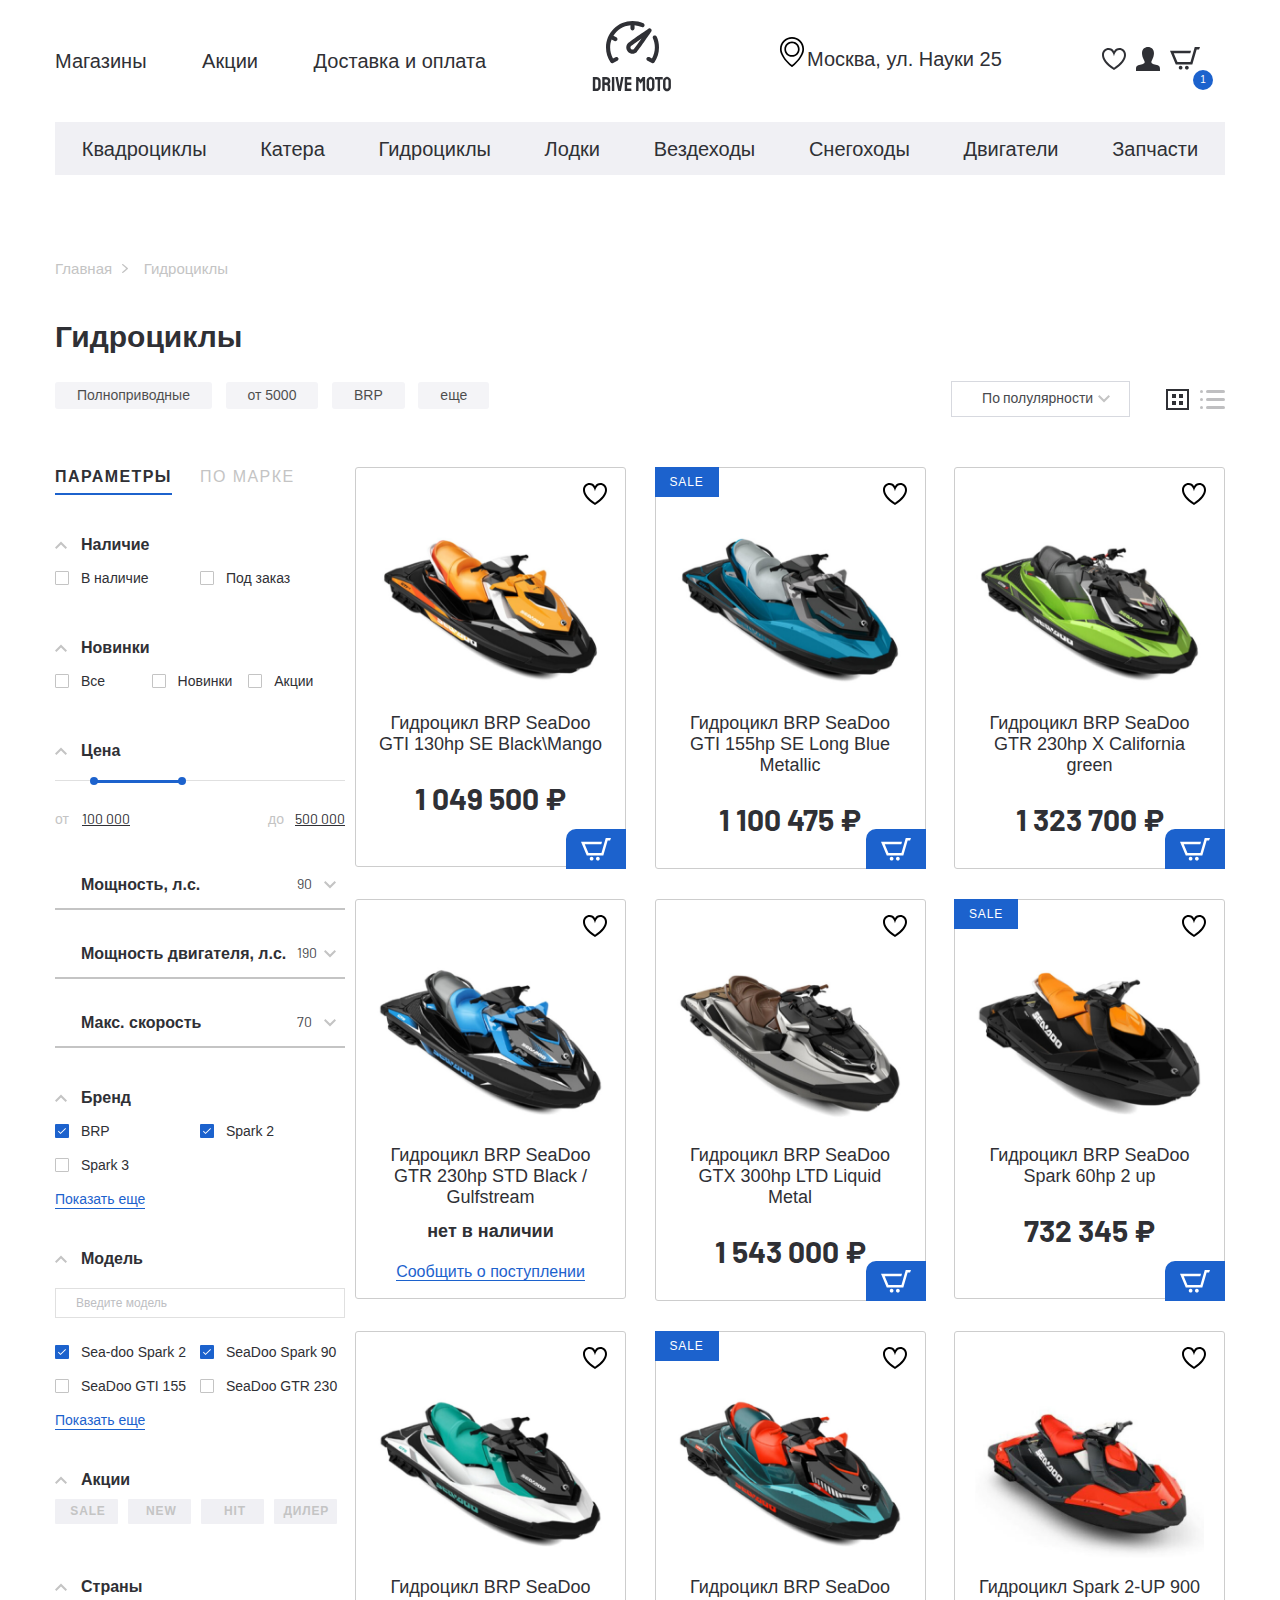
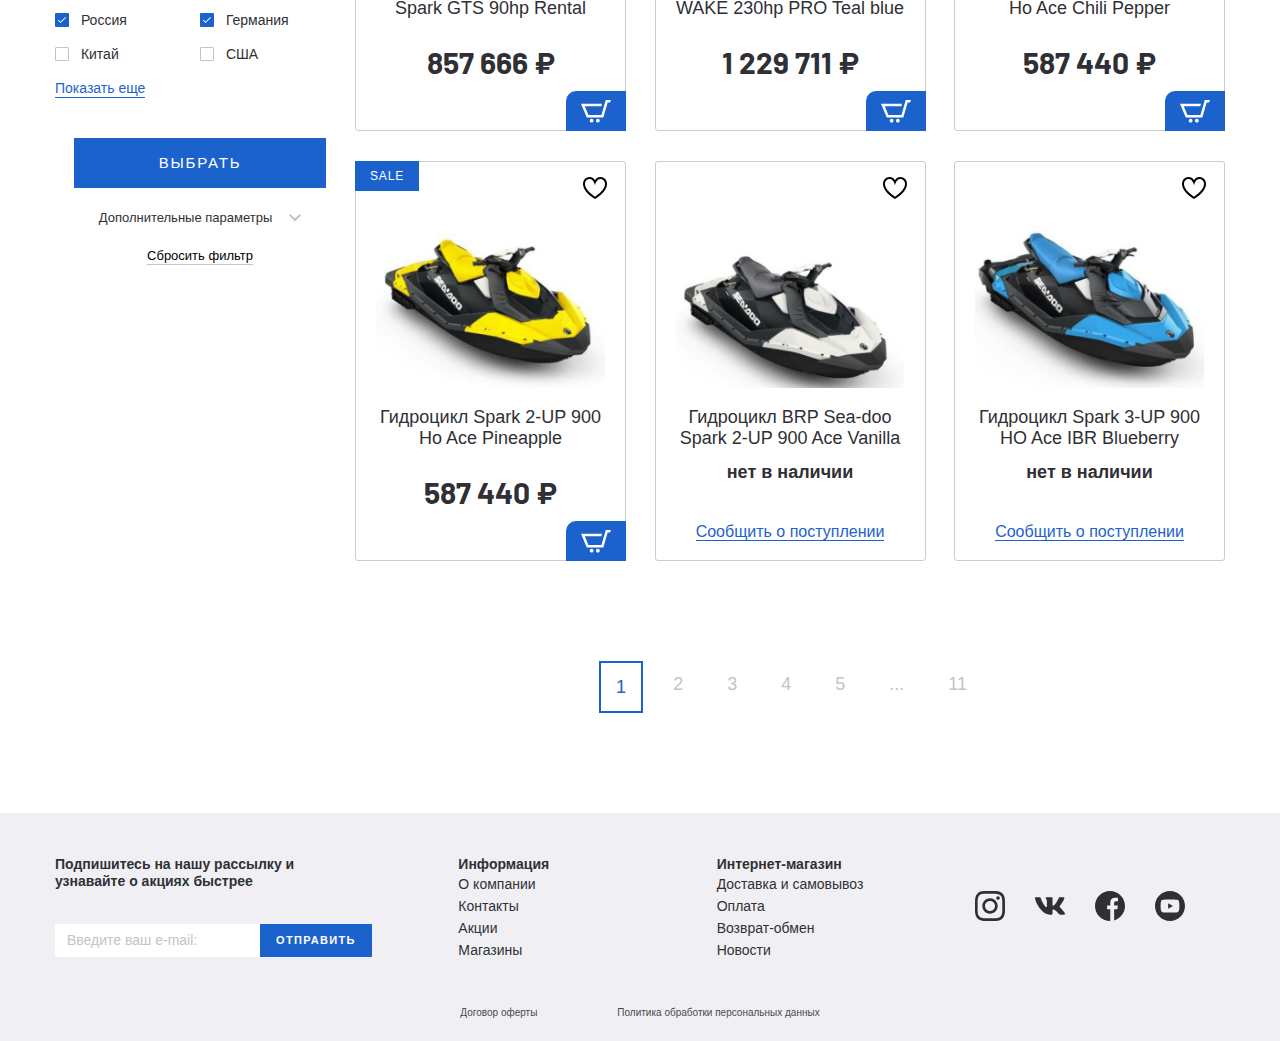
==== catalog.html @ a68b1d9c "Section product-card completed + Rating" ====
<!DOCTYPE html>
<html lang="ru">
<head>
    <meta charset="UTF-8">
    <meta name="viewport" content="width=device-width, initial-scale=1.0">
    <meta http-equiv="X-UA-Compatible" content="ie=edge">
    <title>Online Store Water Scooters </title>
    <link rel="icon" sizes="16x16" href="images/favicon.ico" type="image/x-icon">
    <link rel="preconnect" href="https://fonts.gstatic.com">
    <link href="https://fonts.googleapis.com/css2?family=Barlow:wght@400;700&display=swap" rel="stylesheet">
    <link rel="stylesheet" href="css/normalize.css">
    <link rel="stylesheet" href="css/slick.css">
    <link rel="stylesheet" href="css/fonts.css">
    <link rel="stylesheet" href="css/ion.rangeSlider.min.css">
    <link rel="stylesheet" href="css/jquery.rateyo.min.css">
    <link rel="stylesheet" href="css/jquery.formstyler.theme.css">
    <link rel="stylesheet" href="css/jquery.formstyler.css">
    <link rel="stylesheet" href="css/style.css">
</head>
<body>

<header class="header">
    <div class="header__top">
        <div class="container">
            <div class="header__top-inner">
                <nav class="menu">
                    <ul class="menu__list">
                        <li class="menu__item">
                            <a class="menu__link" href="#">
                                Магазины
                            </a>
                        </li>
                        <li class="menu__item">
                            <a class="menu__link" href="#">
                                Акции
                            </a>
                        </li>
                        <li class="menu__item">
                            <a class="menu__link" href="#">
                                Доставка и оплата
                            </a>
                        </li>
                    </ul>
                </nav>
                <a class="logo" href="#">
                    <img class="logo__img" src="images/logo.svg" alt="logo">
                </a>
                <div class="header__box">
                    <p class="header__address">
                        Москва, ул. Науки 25
                    </p>
                    <div class="user-list">
                        <li class="user-list__item">
                            <a class="user-list__link" href="#">
                                <img src="images/heart.svg" alt="">
                            </a>
                        </li>
                        <li class="user-list__item">
                            <a class="user-list__link" href="#">
                                <img src="images/user.svg" alt="">
                            </a>
                        </li>
                        <li class="user-list__item">
                            <a class="user-list__link basket" href="#">
                                <img src="images/basket.svg" alt="">
                                <p class="basket__num">1</p>
                            </a>
                        </li>
                    </div>
                </div>
            </div>
        </div>
    </div>

    <div class="header__bottom">
        <div class="container">
              <ul class="menu-categories">
                <li class="menu-categories__item">
                    <a class="menu-categories__link" href="#">Квадроциклы</a>
                </li>
                <li class="menu-categories__item">
                    <a class="menu-categories__link" href="#">Катера</a>
                </li>
                <li class="menu-categories__item">
                    <a class="menu-categories__link" href="#">Гидроциклы</a>
                </li>
                <li class="menu-categories__item">
                    <a class="menu-categories__link" href="#">Лодки</a>
                </li>
                <li class="menu-categories__item">
                    <a class="menu-categories__link" href="#">Вездеходы</a>
                </li>
                <li class="menu-categories__item">
                    <a class="menu-categories__link" href="#">Снегоходы</a>
                </li>
                <li class="menu-categories__item">
                    <a class="menu-categories__link" href="#">Двигатели</a>
                </li>
                <li class="menu-categories__item">
                    <a class="menu-categories__link" href="#">Запчасти</a>
                </li>
              </ul>
        </div>
    </div>
</header>

<div class="breadcrumbs">
    <div class="container">
        <ul class="breadcrumbs__list">
            <li class="breadcrumbs__list-item">
                <a href="#">Главная</a>
            </li>
            <li class="breadcrumbs__list-item">
                <a href="#">Гидроциклы</a>
            </li>
        </ul>
    </div>

</div>

<section class="catalog">
    <div class="container">
        <h2 class="catalog__title">
            Гидроциклы
        </h2>
        <div class="catalog__filter">
            <div class="catalog__filter-items">
                <button>Полноприводные</button>
                <button>от 5000</button>
                <button>BRP</button>
                <button>еще</button>
            </div>
            <div class="catalog__filter-btn">
                <select class="filter-style select-item">
                    <option>По полулярности</option>
                    <option>По рейтингу</option>
                    <option>По цене</option>
                </select>
                <button class="catalog__filter-btngrid catalog__filter-button catalog__filter-button--active">
                    <svg width="23" height="21" viewBox="0 0 23 21" fill="none" xmlns="http://www.w3.org/2000/svg">
                        <rect x="1" y="1" width="21" height="19" stroke="#2F3035" stroke-width="2"/>
                        <rect x="7" y="6" width="2" height="2" fill="#2F3035" stroke="#2F3035" stroke-width="2"/>
                        <rect x="7" y="13" width="2" height="2" fill="#2F3035" stroke="#2F3035" stroke-width="2"/>
                        <rect x="14" y="6" width="2" height="2" fill="#2F3035" stroke="#2F3035" stroke-width="2"/>
                        <rect x="14" y="13" width="2" height="2" fill="#2F3035" stroke="#2F3035" stroke-width="2"/>
                    </svg>
                </button>
                <button class="catalog__filter-btnline catalog__filter-button">
                    <svg width="25" height="19" viewBox="0 0 25 19" fill="none" xmlns="http://www.w3.org/2000/svg">
                        <g opacity="1">
                            <rect x="6" width="19" height="3" rx="1.5" fill="#2F3035"/>
                            <rect x="6" y="8" width="19" height="3" rx="1.5" fill="#2F3035"/>
                            <rect x="6" y="16" width="19" height="3" rx="1.5" fill="#2F3035"/>
                            <rect width="3" height="3" rx="1.5" fill="#2F3035"/>
                            <rect y="8" width="3" height="3" rx="1.5" fill="#2F3035"/>
                            <rect y="16" width="3" height="3" rx="1.5" fill="#2F3035"/>
                        </g>
                    </svg>
                </button>
            </div>
        </div>
        <div class="catalog__inner">
            <aside class="catalog__inner-aside aside-filter">
                <div class="tabs-wrapper">
                    <div class="tabs aside-filter__tabs">
                        <a class="tab aside-filter__tab tab--active" href="#filter-1"><span>Параметры</span></a>
                        <a class="tab aside-filter__tab" href="#filter-2"><span>по марке</span></a>
                    </div>
                    <div class="tabs-container">
                        <div id="filter-1" class="tabs-content aside-filter__tabs-content tabs-content--active">

                            <form class="aside-filter__form">
                                <ul class="aside-filter__list">
                                    <li class="aside-filter__item-drop">
                                        <p class="aside-filter__item-title filter__item-drop filter__item-drop--active">Наличие</p>
                                        <div class="aside-filter__content">

                                            <div class="aside-filter__content-box">
                                                <label class="aside-filter__content-label">
                                                    <input class="filter-style" type="checkbox">
                                                    В наличие
                                                </label>
                                            </div>

                                            <div class="aside-filter__content-box">
                                                <label class="aside-filter__content-label">
                                                    <input class="filter-style" type="checkbox">
                                                    Под заказ
                                                </label>
                                            </div>

                                        </div>
                                    </li>
                                    <li class="aside-filter__item-drop">
                                        <p class="aside-filter__item-title filter__item-drop filter__item-drop--active">Новинки</p>
                                        <div class="aside-filter__content aside-filter__content-radio">

                                            <div class="aside-filter__content-box">
                                                <label class="aside-filter__content-label">
                                                    <input class="filter-style" name="radio" type="radio">
                                                    Все
                                                </label>
                                            </div>

                                            <div class="aside-filter__content-box">
                                                <label class="aside-filter__content-label">
                                                    <input class="filter-style" name="radio" type="radio">
                                                    Новинки
                                                </label>
                                            </div>

                                            <div class="aside-filter__content-box">
                                                <label class="aside-filter__content-label">
                                                    <input class="filter-style" name="radio" type="radio">
                                                    Акции
                                                </label>
                                            </div>

                                        </div>
                                    </li>
                                    <li class="aside-filter__item-drop">
                                        <p class="aside-filter__item-title filter__item-drop filter__item-drop--active">Цена</p>
                                        <div class="aside-filter__content">

                                            <input type="text" class="js-range-slider" name="my_range" value=""
                                                   data-min="100000"
                                                   data-max="500000"
                                                   data-from="150000"
                                                   data-to="275000"
                                            />

                                        </div>
                                    </li>


                                    <li class="aside-filter__item-list">
                                        <div class="filter__item-list">
                                            <p class="filter__item-listtitle">
                                                Мощность, л.с.
                                            </p>
                                            <select class="filter-style filter__item-listselect">
                                                <option>90</option>
                                                <option>130</option>
                                                <option>154</option>
                                                <option>230</option>
                                            </select>
                                        </div>

                                        <div class="filter__item-list">
                                            <p class="filter__item-listtitle">
                                                Мощность двигателя, л.с.
                                            </p>
                                            <select class="filter-style filter__item-listselect">
                                                <option>190</option>
                                                <option>230</option>
                                                <option>354</option>
                                                <option>390</option>
                                            </select>
                                        </div>

                                        <div class="filter__item-list">
                                            <p class="filter__item-listtitle">
                                                Макс. скорость
                                            </p>
                                            <select class="filter-style filter__item-listselect">
                                                <option>70</option>
                                                <option>80</option>
                                                <option>110</option>
                                                <option>120</option>
                                            </select>
                                        </div>
                                    </li>

                                    <li class="aside-filter__item-drop">
                                        <p class="aside-filter__item-title filter__item-drop filter__item-drop--active">Бренд</p>
                                        <div class="aside-filter__content">

                                            <div class="aside-filter__content-box">
                                                <label class="aside-filter__content-label">
                                                    <input class="filter-style" type="checkbox" checked>
                                                    BRP
                                                </label>
                                            </div>

                                            <div class="aside-filter__content-box">
                                                <label class="aside-filter__content-label">
                                                    <input class="filter-style" type="checkbox" checked>
                                                    Spark 2
                                                </label>
                                            </div>

                                            <div class="aside-filter__content-box">
                                                <label class="aside-filter__content-label">
                                                    <input class="filter-style" type="checkbox">
                                                    Spark 3
                                                </label>
                                            </div>

                                            <div class="filter-more">
                                                <button class="filter-more__btn">Показать еще</button>
                                            </div>

                                        </div>

                                    </li>
                                    <li class="aside-filter__item-drop">
                                        <p class="aside-filter__item-title filter__item-drop filter__item-drop--active">Модель</p>
                                        <div class="aside-filter__content">

                                            <input class="filter-search" type="text" placeholder="Введите модель">

                                            <div class="aside-filter__content-box">
                                                <label class="aside-filter__content-label">
                                                    <input class="filter-style" type="checkbox" checked>
                                                    Sea-doo Spark 2
                                                </label>
                                            </div>

                                            <div class="aside-filter__content-box">
                                                <label class="aside-filter__content-label">
                                                    <input class="filter-style" type="checkbox" checked>
                                                    SeaDoo Spark 90
                                                </label>
                                            </div>

                                            <div class="aside-filter__content-box">
                                                <label class="aside-filter__content-label">
                                                    <input class="filter-style" type="checkbox">
                                                    SeaDoo GTI 155
                                                </label>
                                            </div>

                                            <div class="aside-filter__content-box">
                                                <label class="aside-filter__content-label">
                                                    <input class="filter-style" type="checkbox">
                                                    SeaDoo GTR 230
                                                </label>
                                            </div>

                                            <div class="filter-more">
                                                <button class="filter-more__btn">Показать еще</button>
                                            </div>

                                        </div>
                                    </li>
                                    <li class="aside-filter__item-drop btn-checked">
                                        <p class="aside-filter__item-title filter__item-drop filter__item-drop--active">Акции</p>
                                        <div class="aside-filter__content">

                                            <div class="aside-filter__content-box">
                                                <label class="aside-filter__content-label">
                                                    <input class="filter-style" type="checkbox">
                                                    <span class="btn-checked__text">SALE</span>
                                                </label>
                                            </div>

                                            <div class="aside-filter__content-box">
                                                <label class="aside-filter__content-label">
                                                    <input class="filter-style" type="checkbox">
                                                    <span class="btn-checked__text">NEW</span>
                                                </label>
                                            </div>

                                            <div class="aside-filter__content-box">
                                                <label class="aside-filter__content-label">
                                                    <input class="filter-style" type="checkbox">
                                                    <span class="btn-checked__text">HIT</span>
                                                </label>
                                            </div>

                                            <div class="aside-filter__content-box">
                                                <label class="aside-filter__content-label">
                                                    <input class="filter-style" type="checkbox">
                                                    <span class="btn-checked__text">ДИЛЕР</span>
                                                </label>
                                            </div>

                                        </div>
                                    </li>
                                    <li class="aside-filter__item-drop">
                                        <p class="aside-filter__item-title filter__item-drop filter__item-drop--active">Страны</p>
                                        <div class="aside-filter__content">

                                            <div class="aside-filter__content-box">
                                                <label class="aside-filter__content-label">
                                                    <input class="filter-style" type="checkbox" checked>
                                                    Россия
                                                </label>
                                            </div>

                                            <div class="aside-filter__content-box">
                                                <label class="aside-filter__content-label">
                                                    <input class="filter-style" type="checkbox" checked>
                                                    Германия
                                                </label>
                                            </div>

                                            <div class="aside-filter__content-box">
                                                <label class="aside-filter__content-label">
                                                    <input class="filter-style" type="checkbox">
                                                    Китай
                                                </label>
                                            </div>

                                            <div class="aside-filter__content-box">
                                                <label class="aside-filter__content-label">
                                                    <input class="filter-style" type="checkbox">
                                                    CША
                                                </label>
                                            </div>

                                            <div class="filter-more">
                                                <button class="filter-more__btn">Показать еще</button>
                                            </div>
                                        </div>
                                    </li>
                                    <li class="aside-filter__item-drop aside-filter__item-btn">
                                        <button class="filter-btn__send filter-btn__send--active" type="submit">ВЫБРАТЬ</button>
                                        <p class="filter-extra">Дополнительные параметры</p>
                                        <div class="filter-extra-content">more</div>
                                        <button class="filter-btn__reset" type="submit">Сбросить фильтр</button>
                                    </li>
                                </ul>
                            </form>

                        </div>
                        <div id="filter-2" class="tabs-content aside-filter__tabs-content">content 2</div>
                    </div>
                </div>
            </aside>
            <div class="catalog__inner-list">
                <div class="product-item__wrapper">
                    <button class="product-item__favorite"></button>
                    <button class="product-item__basket">
                        <img src="images/basket-white.svg" alt="basket">
                    </button>
                    <a class="product-item__notify-link" href="#"><span>Сообщить о поступлении</span></a>
                    <a class="product-item" href="#">
                        <p class="product-item__hover-text">
                            посмотреть товар
                        </p>
                        <img class="product-item__img" src="images/content/gidrotsik-1.png" alt="">
                        <h4 class="product-item__title">
                            Гидроцикл BRP SeaDoo GTI 130hp SE Black\Mango
                        </h4>
                        <p class="price product-item__price">
                            1 049 500 ₽
                        </p>
                        <p class="product-item__notify-text">нет в наличии</p>
                    </a>
                </div>

                <div class="product-item__wrapper">
                    <button class="product-item__favorite"></button>
                    <button class="product-item__basket">
                        <img src="images/basket-white.svg" alt="basket">
                    </button>
                    <a class="product-item__notify-link" href="#"><span>Сообщить о поступлении</span></a>
                    <a class="product-item product-item--sale" href="#">
                        <p class="product-item__hover-text">
                            посмотреть товар
                        </p>
                        <img class="product-item__img" src="images/content/gidrotsik-2.png" alt="">
                        <h4 class="product-item__title">
                            Гидроцикл BRP SeaDoo GTI 155hp SE Long Blue Metallic
                        </h4>
                        <p class="price product-item__price">
                            1 100 475 ₽
                        </p>
                        <p class="product-item__notify-text">нет в наличии</p>
                    </a>
                </div>

                <div class="product-item__wrapper">
                    <button class="product-item__favorite"></button>
                    <button class="product-item__basket">
                        <img src="images/basket-white.svg" alt="basket">
                    </button>
                    <a class="product-item__notify-link" href="#"><span>Сообщить о поступлении</span></a>
                    <a class="product-item" href="#">
                        <p class="product-item__hover-text">
                            посмотреть товар
                        </p>
                        <img class="product-item__img" src="images/content/gidrotsik-3.png" alt="">
                        <h4 class="product-item__title">
                            Гидроцикл BRP SeaDoo GTR 230hp X California green
                        </h4>
                        <p class="price product-item__price">
                            1 323 700 ₽
                        </p>
                        <p class="product-item__notify-text">нет в наличии</p>
                    </a>
                </div>

                <div class="product-item__wrapper product-item__not-available">
                    <button class="product-item__favorite"></button>
                    <button class="product-item__basket">
                        <img src="images/basket-white.svg" alt="basket">
                    </button>
                    <a class="product-item__notify-link" href="#"><span>Сообщить о поступлении</span></a>
                    <a class="product-item" href="#">
                        <p class="product-item__hover-text">
                            посмотреть товар
                        </p>
                        <img class="product-item__img" src="images/content/gidrotsik-4.png" alt="">
                        <h4 class="product-item__title">
                            Гидроцикл BRP SeaDoo GTR 230hp STD Black / Gulfstream
                        </h4>
                        <p class="price product-item__price">
                            1 049 500 ₽
                        </p>
                        <p class="product-item__notify-text">нет в наличии</p>
                    </a>
                </div>

                <div class="product-item__wrapper">
                    <button class="product-item__favorite"></button>
                    <button class="product-item__basket">
                        <img src="images/basket-white.svg" alt="basket">
                    </button>
                    <a class="product-item__notify-link" href="#"><span>Сообщить о поступлении</span></a>
                    <a class="product-item" href="#">
                        <p class="product-item__hover-text">
                            посмотреть товар
                        </p>
                        <img class="product-item__img" src="images/content/gidrotsik-5.png" alt="">
                        <h4 class="product-item__title">
                            Гидроцикл BRP SeaDoo GTX 300hp LTD Liquid Metal
                        </h4>
                        <p class="price product-item__price">
                            1 543 000 ₽
                        </p>
                        <p class="product-item__notify-text">нет в наличии</p>
                    </a>
                </div>

                <div class="product-item__wrapper">
                    <button class="product-item__favorite"></button>
                    <button class="product-item__basket">
                        <img src="images/basket-white.svg" alt="basket">
                    </button>
                    <a class="product-item__notify-link" href="#"><span>Сообщить о поступлении</span></a>
                    <a class="product-item product-item--sale" href="#">
                        <p class="product-item__hover-text">
                            посмотреть товар
                        </p>
                        <img class="product-item__img" src="images/content/gidrotsik-6.png" alt="">
                        <h4 class="product-item__title">
                            Гидроцикл BRP SeaDoo Spark 60hp 2 up
                        </h4>
                        <p class="price product-item__price">
                            732 345 ₽
                        </p>
                        <p class="product-item__notify-text">нет в наличии</p>
                    </a>
                </div>

                <div class="product-item__wrapper">
                    <button class="product-item__favorite"></button>
                    <button class="product-item__basket">
                        <img src="images/basket-white.svg" alt="basket">
                    </button>
                    <a class="product-item__notify-link" href="#"><span>Сообщить о поступлении</span></a>
                    <a class="product-item" href="#">
                        <p class="product-item__hover-text">
                            посмотреть товар
                        </p>
                        <img class="product-item__img" src="images/content/gidrotsik-7.png" alt="">
                        <h4 class="product-item__title">
                            Гидроцикл BRP SeaDoo Spark GTS 90hp Rental
                        </h4>
                        <p class="price product-item__price">
                            857 666 ₽
                        </p>
                        <p class="product-item__notify-text">нет в наличии</p>
                    </a>
                </div>

                <div class="product-item__wrapper">
                    <button class="product-item__favorite"></button>
                    <button class="product-item__basket">
                        <img src="images/basket-white.svg" alt="basket">
                    </button>
                    <a class="product-item__notify-link" href="#"><span>Сообщить о поступлении</span></a>
                    <a class="product-item product-item--sale" href="#">
                        <p class="product-item__hover-text">
                            посмотреть товар
                        </p>
                        <img class="product-item__img" src="images/content/gidrotsik-8.png" alt="">
                        <h4 class="product-item__title">
                            Гидроцикл BRP SeaDoo WAKE 230hp PRO Teal blue
                        </h4>
                        <p class="price product-item__price">
                            1 229 711 ₽
                        </p>
                        <p class="product-item__notify-text">нет в наличии</p>
                    </a>
                </div>

                <div class="product-item__wrapper">
                    <button class="product-item__favorite"></button>
                    <button class="product-item__basket">
                        <img src="images/basket-white.svg" alt="basket">
                    </button>
                    <a class="product-item__notify-link" href="#"><span>Сообщить о поступлении</span></a>
                    <a class="product-item" href="#">
                        <p class="product-item__hover-text">
                            посмотреть товар
                        </p>
                        <img class="product-item__img" src="images/content/gidrotsik-9.png" alt="">
                        <h4 class="product-item__title">
                            Гидроцикл Spark 2-UP 900 Ho Ace Chili Pepper
                        </h4>
                        <p class="price product-item__price">
                            587 440 ₽
                        </p>
                        <p class="product-item__notify-text">нет в наличии</p>
                    </a>
                </div>

                <div class="product-item__wrapper">
                    <button class="product-item__favorite"></button>
                    <button class="product-item__basket">
                        <img src="images/basket-white.svg" alt="basket">
                    </button>
                    <a class="product-item__notify-link" href="#"><span>Сообщить о поступлении</span></a>
                    <a class="product-item product-item--sale" href="#">
                        <p class="product-item__hover-text">
                            посмотреть товар
                        </p>
                        <img class="product-item__img" src="images/content/gidrotsik-10.png" alt="">
                        <h4 class="product-item__title">
                            Гидроцикл Spark 2-UP 900 Ho Ace Pineapple
                        </h4>
                        <p class="price product-item__price">
                            587 440 ₽
                        </p>
                        <p class="product-item__notify-text">нет в наличии</p>
                    </a>
                </div>

                <div class="product-item__wrapper product-item__not-available">
                    <button class="product-item__favorite"></button>
                    <button class="product-item__basket">
                        <img src="images/basket-white.svg" alt="basket">
                    </button>
                    <a class="product-item__notify-link" href="#"><span>Сообщить о поступлении</span></a>
                    <a class="product-item" href="#">
                        <p class="product-item__hover-text">
                            посмотреть товар
                        </p>
                        <img class="product-item__img" src="images/content/gidrotsik-11.png" alt="">
                        <h4 class="product-item__title">
                            Гидроцикл BRP Sea-doo Spark 2-UP 900 Ace Vanilla
                        </h4>
                        <p class="price product-item__price">
                            1 049 500 ₽
                        </p>
                        <p class="product-item__notify-text">нет в наличии</p>
                    </a>
                </div>

                <div class="product-item__wrapper product-item__not-available">
                    <button class="product-item__favorite"></button>
                    <button class="product-item__basket">
                        <img src="images/basket-white.svg" alt="basket">
                    </button>
                    <a class="product-item__notify-link" href="#"><span>Сообщить о поступлении</span></a>
                    <a class="product-item" href="#">
                        <p class="product-item__hover-text">
                            посмотреть товар
                        </p>
                        <img class="product-item__img" src="images/content/gidrotsik-12.png" alt="">
                        <h4 class="product-item__title">
                            Гидроцикл Spark 3-UP 900 HO Ace IBR Blueberry
                        </h4>
                        <p class="price product-item__price">
                            1 049 500 ₽
                        </p>
                        <p class="product-item__notify-text">нет в наличии</p>
                    </a>
                </div>

                <div class="pagination">
                    <ul class="pagination-list">
                        <li class="pagination-list__item active"><a href="#">1</a></li>
                        <li class="pagination-list__item"><a href="#">2</a></li>
                        <li class="pagination-list__item"><a href="#">3</a></li>
                        <li class="pagination-list__item"><a href="#">4</a></li>
                        <li class="pagination-list__item"><a href="#">5</a></li>
                        <li class="pagination-list__item pagination-list__item-dots"><span>...</span></li>
                        <li class="pagination-list__item"><a href="#">11</a></li>
                    </ul>
                </div>
            </div>
        </div>
    </div>
</section>

<footer class="footer">
    <div class="container">
        <div class="footer__top">
            <div class="footer__top-inner">
                <div class="footer__top-item footer__top-newslatter">
                    <h6 class="footer__top-title">
                        Подпишитесь на нашу рассылку и узнавайте о акциях быстрее
                    </h6>
                    <form  class="footer-form">
                        <input class="footer-form__input" type="text" placeholder="Введите ваш e-mail:">
                        <button class="footer-form__btn" type="submit">Отправить</button>
                    </form>
                </div>
                <div class="footer__top-item">
                    <h6 class="footer__top-title">
                        Информация
                    </h6>
                    <ul class="footer-list">
                        <li class="footer-list__item"><a href="#">О компании</a></li>
                        <li class="footer-list__item"><a href="#">Контакты</a></li>
                        <li class="footer-list__item"><a href="#">Акции</a></li>
                        <li class="footer-list__item"><a href="#"> Магазины</a></li>
                    </ul>
                </div>
                <div class="footer__top-item">
                    <h6 class="footer__top-title">
                        Интернет-магазин
                    </h6>
                    <ul class="footer-list">
                        <li class="footer-list__item"><a href="#">Доставка и самовывоз</a></li>
                        <li class="footer-list__item"><a href="#">Оплата</a></li>
                        <li class="footer-list__item"><a href="#">Возврат-обмен</a></li>
                        <li class="footer-list__item"><a href="#">Новости</a></li>
                    </ul>

                </div>
                <div class="footer__top-item footer__top-social">
                    <ul class="social-list">
                        <li class="social-list__item">
                            <a href="#">
                                <img src="images/instagram.svg" alt="">
                            </a>
                        </li>
                        <li class="social-list__item">
                            <a href="#">
                                <img src="images/vkontakte.svg" alt="">
                            </a>
                        </li>
                        <li class="social-list__item">
                            <a href="#">
                                <img src="images/facebook.svg" alt="">
                            </a>
                        </li>
                        <li class="social-list__item">
                            <a href="#">
                                <img src="images/youtube.svg" alt="">
                            </a>
                        </li>
                    </ul>
                </div>
            </div>
        </div>
        <div class="footer__bottom">
            <a class="footer__bottom-link" href="#">Договор оферты</a>
            <a class="footer__bottom-link" href="#">Политика обработки персональных данных</a>
        </div>
    </div>
</footer>


<script src="https://ajax.googleapis.com/ajax/libs/jquery/3.4.1/jquery.min.js"></script>
<script src="js/slick.min.js"></script>
<script src="js/ion.rangeSlider.min.js"></script>
<script src="js/jquery.formstyler.min.js"></script>
<script src="js/jquery.rateyo.min.js"></script>
<script src="js/main.js"></script>
</body>
</html>

<!--<div class="tabs-wrapper">-->
<!--    <div class="tabs">-->
<!--        <a class="tab tab&#45;&#45;active" href="#"></a>-->
<!--    </div>-->
<!--    <div class="tabs-container">-->
<!--        <div class="tabs-content"></div>-->
<!--    </div>-->
<!--</div>-->
---- css/fonts.css ----
@font-face {
    font-family: 'SFProDisplay-Regular', sans-serif;
    src: url('../fonts/SFProDisplay-Regular.woff2') format('woff2'),
    url('../fonts/SFProDisplay-Regular.woff') format('woff');
    font-weight: 400;
    font-style: normal;
    font-display: swap;
}

@font-face {
    font-family: 'SFProDisplay-Medium', sans-serif;
    src: url('../fonts/SFProDisplay-Medium.woff2') format('woff2'),
    url('../fonts/SFProDisplay-Medium.woff') format('woff');
    font-weight: 500;
    font-style: normal;
    font-display: swap;
}

@font-face {
    font-family: 'SFProDisplay-Semibold', sans-serif;
    src: url('../fonts/SFProDisplay-Semibold.woff2') format('woff2'),
    url('../fonts/SFProDisplay-Semibold.woff') format('woff');
    font-weight: 600;
    font-style: normal;
    font-display: swap;
}

@font-face {
    font-family: 'SFProDisplay-Bold', sans-serif;
    src: url('../fonts/SFProDisplay-Bold.woff2') format('woff2'),
    url('../fonts/SFProDisplay-Bold.woff') format('woff');
    font-weight: 700;
    font-style: normal;
    font-display: swap;
}
---- css/ion.rangeSlider.min.css ----
/*!Ion.RangeSlider, 2.3.1, © Denis Ineshin, 2010 - 2019, IonDen.com, Build date: 2019-12-19 16:51:02*/.irs{position:relative;display:block;-webkit-touch-callout:none;-webkit-user-select:none;-khtml-user-select:none;-moz-user-select:none;-ms-user-select:none;user-select:none;font-size:12px;font-family:Arial,sans-serif}.irs-line{position:relative;display:block;overflow:hidden;outline:none !important}.irs-bar{position:absolute;display:block;left:0;width:0}.irs-shadow{position:absolute;display:none;left:0;width:0}.irs-handle{position:absolute;display:block;box-sizing:border-box;cursor:default;z-index:1}.irs-handle.type_last{z-index:2}.irs-min,.irs-max{position:absolute;display:block;cursor:default}.irs-min{left:0}.irs-max{right:0}.irs-from,.irs-to,.irs-single{position:absolute;display:block;top:0;left:0;cursor:default;white-space:nowrap}.irs-grid{position:absolute;display:none;bottom:0;left:0;width:100%;height:20px}.irs-with-grid .irs-grid{display:block}.irs-grid-pol{position:absolute;top:0;left:0;width:1px;height:8px;background:#000}.irs-grid-pol.small{height:4px}.irs-grid-text{position:absolute;bottom:0;left:0;white-space:nowrap;text-align:center;font-size:9px;line-height:9px;padding:0 3px;color:#000}.irs-disable-mask{position:absolute;display:block;top:0;left:-1%;width:102%;height:100%;cursor:default;background:rgba(0,0,0,0);z-index:2}.lt-ie9 .irs-disable-mask{background:#000;filter:alpha(opacity=0);cursor:not-allowed}.irs-disabled{opacity:.4}.irs-hidden-input{position:absolute !important;display:block !important;top:0 !important;left:0 !important;width:0 !important;height:0 !important;font-size:0 !important;line-height:0 !important;padding:0 !important;margin:0 !important;overflow:hidden;outline:none !important;z-index:-9999 !important;background:none !important;border-style:solid !important;border-color:transparent !important}.irs--flat{height:40px}.irs--flat.irs-with-grid{height:60px}.irs--flat .irs-line{top:25px;height:12px;background-color:#e1e4e9;border-radius:4px}.irs--flat .irs-bar{top:25px;height:12px;background-color:#ed5565}.irs--flat .irs-bar--single{border-radius:4px 0 0 4px}.irs--flat .irs-shadow{height:1px;bottom:16px;background-color:#e1e4e9}.irs--flat .irs-handle{top:22px;width:16px;height:18px;background-color:transparent}.irs--flat .irs-handle>i:first-child{position:absolute;display:block;top:0;left:50%;width:2px;height:100%;margin-left:-1px;background-color:#da4453}.irs--flat .irs-handle.state_hover>i:first-child,.irs--flat .irs-handle:hover>i:first-child{background-color:#a43540}.irs--flat .irs-min,.irs--flat .irs-max{top:0;padding:1px 3px;color:#999;font-size:10px;line-height:1.333;text-shadow:none;background-color:#e1e4e9;border-radius:4px}.irs--flat .irs-from,.irs--flat .irs-to,.irs--flat .irs-single{color:white;font-size:10px;line-height:1.333;text-shadow:none;padding:1px 5px;background-color:#ed5565;border-radius:4px}.irs--flat .irs-from:before,.irs--flat .irs-to:before,.irs--flat .irs-single:before{position:absolute;display:block;content:"";bottom:-6px;left:50%;width:0;height:0;margin-left:-3px;overflow:hidden;border:3px solid transparent;border-top-color:#ed5565}.irs--flat .irs-grid-pol{background-color:#e1e4e9}.irs--flat .irs-grid-text{color:#999}.irs--big{height:55px}.irs--big.irs-with-grid{height:70px}.irs--big .irs-line{top:33px;height:12px;background-color:white;background:linear-gradient(to bottom, #ddd -50%, white 150%);border:1px solid #ccc;border-radius:12px}.irs--big .irs-bar{top:33px;height:12px;background-color:#92bce0;border:1px solid #428bca;background:linear-gradient(to bottom, #ffffff 0%, #428bca 30%, #b9d4ec 100%);box-shadow:inset 0 0 1px 1px rgba(255,255,255,0.5)}.irs--big .irs-bar--single{border-radius:12px 0 0 12px}.irs--big .irs-shadow{height:1px;bottom:16px;background-color:rgba(66,139,202,0.5)}.irs--big .irs-handle{top:25px;width:30px;height:30px;border:1px solid rgba(0,0,0,0.3);background-color:#cbcfd5;background:linear-gradient(to bottom, white 0%, #B4B9BE 30%, white 100%);box-shadow:1px 1px 2px rgba(0,0,0,0.2),inset 0 0 3px 1px white;border-radius:30px}.irs--big .irs-handle.state_hover,.irs--big .irs-handle:hover{border-color:rgba(0,0,0,0.45);background-color:#939ba7;background:linear-gradient(to bottom, white 0%, #919BA5 30%, white 100%)}.irs--big .irs-min,.irs--big .irs-max{top:0;padding:1px 5px;color:white;text-shadow:none;background-color:#9f9f9f;border-radius:3px}.irs--big .irs-from,.irs--big .irs-to,.irs--big .irs-single{color:white;text-shadow:none;padding:1px 5px;background-color:#428bca;background:linear-gradient(to bottom, #428bca 0%, #3071a9 100%);border-radius:3px}.irs--big .irs-grid-pol{background-color:#428bca}.irs--big .irs-grid-text{color:#428bca}.irs--modern{height:55px}.irs--modern.irs-with-grid{height:55px}.irs--modern .irs-line{top:25px;height:5px;background-color:#d1d6e0;background:linear-gradient(to bottom, #e0e4ea 0%, #d1d6e0 100%);border:1px solid #a3adc1;border-bottom-width:0;border-radius:5px}.irs--modern .irs-bar{top:25px;height:5px;background:#20b426;background:linear-gradient(to bottom, #20b426 0%, #18891d 100%)}.irs--modern .irs-bar--single{border-radius:5px 0 0 5px}.irs--modern .irs-shadow{height:1px;bottom:21px;background-color:rgba(209,214,224,0.5)}.irs--modern .irs-handle{top:37px;width:12px;height:13px;border:1px solid #a3adc1;border-top-width:0;box-shadow:1px 1px 1px rgba(0,0,0,0.1);border-radius:0 0 3px 3px}.irs--modern .irs-handle>i:nth-child(1){position:absolute;display:block;top:-4px;left:1px;width:6px;height:6px;border:1px solid #a3adc1;background:white;transform:rotate(45deg)}.irs--modern .irs-handle>i:nth-child(2){position:absolute;display:block;box-sizing:border-box;top:0;left:0;width:10px;height:12px;background:#e9e6e6;background:linear-gradient(to bottom, white 0%, #e9e6e6 100%);border-radius:0 0 3px 3px}.irs--modern .irs-handle>i:nth-child(3){position:absolute;display:block;box-sizing:border-box;top:3px;left:3px;width:4px;height:5px;border-left:1px solid #a3adc1;border-right:1px solid #a3adc1}.irs--modern .irs-handle.state_hover,.irs--modern .irs-handle:hover{border-color:#7685a2;background:#c3c7cd;background:linear-gradient(to bottom, #ffffff 0%, #919ba5 30%, #ffffff 100%)}.irs--modern .irs-handle.state_hover>i:nth-child(1),.irs--modern .irs-handle:hover>i:nth-child(1){border-color:#7685a2}.irs--modern .irs-handle.state_hover>i:nth-child(3),.irs--modern .irs-handle:hover>i:nth-child(3){border-color:#48536a}.irs--modern .irs-min,.irs--modern .irs-max{top:0;font-size:10px;line-height:1.333;text-shadow:none;padding:1px 5px;color:white;background-color:#d1d6e0;border-radius:5px}.irs--modern .irs-from,.irs--modern .irs-to,.irs--modern .irs-single{font-size:10px;line-height:1.333;text-shadow:none;padding:1px 5px;background-color:#20b426;color:white;border-radius:5px}.irs--modern .irs-from:before,.irs--modern .irs-to:before,.irs--modern .irs-single:before{position:absolute;display:block;content:"";bottom:-6px;left:50%;width:0;height:0;margin-left:-3px;overflow:hidden;border:3px solid transparent;border-top-color:#20b426}.irs--modern .irs-grid{height:25px}.irs--modern .irs-grid-pol{background-color:#dedede}.irs--modern .irs-grid-text{color:silver;font-size:13px}.irs--sharp{height:50px;font-size:12px;line-height:1}.irs--sharp.irs-with-grid{height:57px}.irs--sharp .irs-line{top:30px;height:2px;background-color:black;border-radius:2px}.irs--sharp .irs-bar{top:30px;height:2px;background-color:#ee22fa}.irs--sharp .irs-bar--single{border-radius:2px 0 0 2px}.irs--sharp .irs-shadow{height:1px;bottom:21px;background-color:rgba(0,0,0,0.5)}.irs--sharp .irs-handle{top:25px;width:10px;height:10px;background-color:#a804b2}.irs--sharp .irs-handle>i:first-child{position:absolute;display:block;top:100%;left:0;width:0;height:0;border:5px solid transparent;border-top-color:#a804b2}.irs--sharp .irs-handle.state_hover,.irs--sharp .irs-handle:hover{background-color:black}.irs--sharp .irs-handle.state_hover>i:first-child,.irs--sharp .irs-handle:hover>i:first-child{border-top-color:black}.irs--sharp .irs-min,.irs--sharp .irs-max{color:white;font-size:14px;line-height:1;top:0;padding:3px 4px;opacity:.4;background-color:#a804b2;border-radius:2px}.irs--sharp .irs-from,.irs--sharp .irs-to,.irs--sharp .irs-single{font-size:14px;line-height:1;text-shadow:none;padding:3px 4px;background-color:#a804b2;color:white;border-radius:2px}.irs--sharp .irs-from:before,.irs--sharp .irs-to:before,.irs--sharp .irs-single:before{position:absolute;display:block;content:"";bottom:-6px;left:50%;width:0;height:0;margin-left:-3px;overflow:hidden;border:3px solid transparent;border-top-color:#a804b2}.irs--sharp .irs-grid{height:25px}.irs--sharp .irs-grid-pol{background-color:#dedede}.irs--sharp .irs-grid-text{color:silver;font-size:13px}.irs--round{height:50px}.irs--round.irs-with-grid{height:65px}.irs--round .irs-line{top:36px;height:4px;background-color:#dee4ec;border-radius:4px}.irs--round .irs-bar{top:36px;height:4px;background-color:#006cfa}.irs--round .irs-bar--single{border-radius:4px 0 0 4px}.irs--round .irs-shadow{height:4px;bottom:21px;background-color:rgba(222,228,236,0.5)}.irs--round .irs-handle{top:26px;width:24px;height:24px;border:4px solid #006cfa;background-color:white;border-radius:24px;box-shadow:0 1px 3px rgba(0,0,255,0.3)}.irs--round .irs-handle.state_hover,.irs--round .irs-handle:hover{background-color:#f0f6ff}.irs--round .irs-min,.irs--round .irs-max{color:#333;font-size:14px;line-height:1;top:0;padding:3px 5px;background-color:rgba(0,0,0,0.1);border-radius:4px}.irs--round .irs-from,.irs--round .irs-to,.irs--round .irs-single{font-size:14px;line-height:1;text-shadow:none;padding:3px 5px;background-color:#006cfa;color:white;border-radius:4px}.irs--round .irs-from:before,.irs--round .irs-to:before,.irs--round .irs-single:before{position:absolute;display:block;content:"";bottom:-6px;left:50%;width:0;height:0;margin-left:-3px;overflow:hidden;border:3px solid transparent;border-top-color:#006cfa}.irs--round .irs-grid{height:25px}.irs--round .irs-grid-pol{background-color:#dedede}.irs--round .irs-grid-text{color:silver;font-size:13px}.irs--square{height:50px}.irs--square.irs-with-grid{height:60px}.irs--square .irs-line{top:31px;height:4px;background-color:#dedede}.irs--square .irs-bar{top:31px;height:4px;background-color:black}.irs--square .irs-shadow{height:2px;bottom:21px;background-color:#dedede}.irs--square .irs-handle{top:25px;width:16px;height:16px;border:3px solid black;background-color:white;-webkit-transform:rotate(45deg);-ms-transform:rotate(45deg);transform:rotate(45deg)}.irs--square .irs-handle.state_hover,.irs--square .irs-handle:hover{background-color:#f0f6ff}.irs--square .irs-min,.irs--square .irs-max{color:#333;font-size:14px;line-height:1;top:0;padding:3px 5px;background-color:rgba(0,0,0,0.1)}.irs--square .irs-from,.irs--square .irs-to,.irs--square .irs-single{font-size:14px;line-height:1;text-shadow:none;padding:3px 5px;background-color:black;color:white}.irs--square .irs-grid{height:25px}.irs--square .irs-grid-pol{background-color:#dedede}.irs--square .irs-grid-text{color:silver;font-size:11px}
---- css/style.css ----
html {
    box-sizing: border-box;
}

*, *::before, *::after {
    box-sizing: inherit;
}

a {
    text-decoration: none;
    color: inherit;
    display: inline-block;
}

ul,
li {
    margin: 0;
    padding: 0;
    list-style: none;
}

h1, h2, h3, h4, h5, h6 {
    margin: 0;
}

p {
    margin: 0;
}

body {
    color: #2F3035;
    font-family: 'SFProDisplay-Regular', sans-serif;
    font-size: 20px;
    line-height: 24px;
    font-weight: 400;
}

.container {
    max-width: 1200px;
    padding: 0 15px;
    margin: 0 auto;
}

.page-section {
    margin-bottom: 80px;
}

.header__top-inner {
    display: flex;
    justify-content: space-between;
    align-items: center;
    min-height: 122px;
}

.menu__item {
    display: inline-block;
}

.menu__item + .menu__item {
    padding-left: 50px;
}

.header__box {
    display: flex;
}

.header__address {
    margin-right: 60px;
    width: 265px;
    padding-left: 30px;
    position: relative;
}

.header__address::before {
    content: "";
    position: absolute;
    background-image: url("../images/address-icon.svg");
    width: 30px;
    height: 30px;
    left: 0;
    top: -10px;
}

.user-list {
    margin-right: 15px;
    display: flex;
    align-items: center;
}

.user-list__item {
    padding-right: 10px;
}

.basket {
    position: relative;
}

.basket__num {
    position: absolute;
    font-family: 'SFProDisplay-Medium', sans-serif;
    font-weight: 500;
    font-size: 10px;
    line-height: 20px;
    width: 20px;
    height: 20px;
    color: #fff;
    background-color: #1c62cd;
    border-radius: 50%;
    text-align: center;
    bottom: -15px;
    right: -13px;
}

.header__bottom {
    margin-bottom: 80px;
}

.menu-categories {
    background-color: #f0f0f4;
    display: flex;
    justify-content: space-around;
    align-items: center;
    min-height: 53px;
}


.menu-categories__link {
    transition: all .3s;
    font-weight: 400;
    padding: 15px 0 14px;
    position: relative;
}

.menu-categories__link::before {
    content: "";
    position: absolute;
    width: 0;
    left: auto;
    right: 0;
    background-color: #1c62cd;
    height: 3px;
    bottom: -2px;
    transition: all .4s;
}

.menu-categories__link:hover {
    color: #000;
}

.menu-categories__link:hover::before {
    width: 100%;
    right: auto;
    left: 0;
}

.banner-section__inner {
    display: flex;
    justify-content: space-between;
}

.banner-section__slider {
    max-width: 870px;
}

.banner-section__slider-btn,
.product-slider__slider-btn {
    position: absolute;
    top: 50%;
    transform: translateY(-50%);
    background-color: transparent;
    border: none;
    margin: 0;
    padding: 0;
    z-index: 5;
    cursor: pointer;
}

.banner-section__slider-btnPrev {
    left: 20px;
}

.banner-section__slider-btnNext {
    right: 20px;
}

.slick-dots {
    position: absolute;
    bottom: 40px;
    left: 0;
    right: 0;
    text-align: center;
}

.slick-dots li {
    display: inline-block;
    padding: 0 5px;
}

.slick-dots button {
    padding: 0;
    font-size: 0;
    margin: 0;
    width: 11px;
    height: 11px;
    border: 1px solid #fff;
    border-radius: 50%;
    background-color: transparent;
}

.slick-active li button {
    background-color: #fff;
}

.sale-item {
    max-width: 265px;
    text-align: center;
    border: 1px solid #CDCDCD;
    border-radius: 3px;
    justify-content: space-between;
}

.sale-item__top {
    display: flex;
    justify-content: space-between;
    align-items: flex-start;
}

.sale-item__info {
    font-size: 12px;
    line-height: 15px;
    color: #fff;
    background-color: #1C62CD;
    padding: 8px 20px;
    text-transform: uppercase;
}

.sale-item__price {
    text-align: right;
}

.price {
    font-family: 'Barlow', sans-serif;
    position: relative;
}

.sale-item__price-new {
    font-weight: 700;
    font-size: 27px;
    line-height: 32px;
    color: #1C62CD;
    margin-right: 6px;
    padding-right: 20px;
}

.sale-item__price-new::after {
    content: '';
    background-image: url("../images/icons-price.svg");
    position: absolute;
    right: 0;
    top: 8px;
    width: 15px;
    height: 18px;
}

.sale-item__price-old {
    font-weight: 400;
    font-size: 14px;
    line-height: 17px;
    color: #C4C4C4;
    margin-right: 15px;
    background-image: url("../images/old-line.svg");
    padding: 2px 5px;
    background-repeat: no-repeat;
    display: inline-block;
}

.sale-item__price-old::after {
    content: '';
    background-image: url("../images/icons-price-old.svg");
    position: absolute;
    right: -10px;
    top: 8px;
    width: 8px;
    height: 10px;
}

.sale-item__footer {
    background-color: #F0F0F4;
    padding: 36px 20px;
    font-size: 18px;
    line-height: 21px;
}

.sale-item__footer span {
    color: #1c62cd;
    display: block;
    font-weight: 700;
    font-family: 'Barlow', sans-serif;
}

.sale-item__title {
    font-size: 18px;
    line-height: 21px;
    font-family: 'SFProDisplay-Bold', sans-serif;
    font-weight: 700;
    margin-bottom: 7px;
}

.banner-section__slider-img {
    object-fit: cover;
    min-height: 400px;
}

.sale-item__img {
    object-fit: contain;
}

.search__tabs {
    margin-bottom: 25px;
}

.search__tabs-item {
    padding: 11px 26px 12px;
}

.search__tabs-item.tab--active {
    border-radius: 5px;
    background-color: #f0f0f4;
    font-weight: 700;
    font-family: 'SFProDisplay-Bold', sans-serif;
}

.tabs-content {
    display: none;
}

.tabs-content.tabs-content--active {
    display: block;
}

.search__content-form {
    display: flex;
}

.search__content-input {
    background-color: #f0f0f4;
    border-radius: 3px;
    padding: 5px 20px;
    border: none;
    font-size: 16px;
    line-height: 19px;
    width: 100%;
}

.search__content-input::placeholder {
    color: #656464;

}


.search__content-btn {
    font-family: 'SFProDisplay-Bold', sans-serif;
    font-weight: bold;
    font-size: 14px;
    line-height: 17px;
    letter-spacing: 0.12em;
    text-transform: uppercase;
    color: #FFFFFF;
    background-color: #1C62CD;
    border-radius: 3px;
    padding: 17px 41px;
    border: none;
    margin-left: -3px;
}

.categories__inner {
    display: flex;
    justify-content: space-between;
    flex-wrap: wrap;
}

.categories__item {
    margin-bottom: 30px;
    background: #FFFFFF;
    border: 1px solid #CDCDCD;
    border-radius: 3px;
    width: 370px;
    display: flex;
    padding: 20px 20px 16px;
    justify-content: space-between;
    transition: all .3s;
}


.categories__item-info {
    width: 50%;
    display: flex;
    flex-direction: column;
    justify-content: space-between;
}

.categories__item-img {
    text-align: center;
    width: 50%;
}

.categories__item-img img {
    max-width: 100%;
}

.categories__item-title {
    font-weight: 700;
    font-family: 'Barlow', sans-serif;
    font-size: 23px;
    line-height: 28px;
    transition: all .3s;
}

.categories__item:hover {
    box-shadow: 3px 3px 20px rgba(50, 50, 50, 0.25);

}

.categories__item:hover .categories__item-title {
    color: #1C62CD;
}

.categories__item-text {
    font-size: 14px;
    line-height: 17px;
    color: #C4C4C4;
}

.categories__item-text::after {
    content: url("../images/link-arrow.svg");
    padding-left: 2px;
}


.product-item__wrapper {
    position: relative;
    width: 271px;
    transition: all .3s;
}

.product-item__wrapper.product-item__wrapper--list {
    width: 100%;
}

.product-item {
    min-height: 400px;
    border: 1px solid #CDCDCD;
    border-radius: 3px;
    text-align: center;
    padding: 52px 20px 31px;
    transition: all .3s;
    width: 100%;
}

.product-item__title {
    font-weight: normal;
    padding: 14px 0 25px;
    font-size: 18px;
    line-height: 21px;
}

.product-item__favorite {
    position: absolute;
    top: 16px;
    right: 19px;
    width: 24px;
    height: 22px;
    background-color: transparent;
    border: none;
    outline: none;
}

.product-item__favorite::before {
    content: "";
    position: absolute;
    width: 24px;
    height: 22px;
    top: 0;
    left: 0;
    background-image: url("../images/favorite.svg");
}

.product-item__favorite--active::before {
    background-image: url("../images/favorite-active.svg");
}

.product-item__price {
    font-weight: bold;
    font-size: 30px;
    line-height: 36px;
}

.product-item__basket {
    position: absolute;
    width: 60px;
    height: 40px;
    background-color: #1C62CD;
    border-radius: 10px 0px 0px 0px;
    border: none;
    bottom: 0;
    right: 0;
    padding-top: 7px;
    cursor: pointer;
    z-index: 10;
}

.product-item__hover-text {
    padding: 18px 21px;
    background-color: rgba(255, 255, 255, .9);
    box-shadow: 0 0 15px rgba(0, 0, 0, 0.2);
    border-radius: 3px;
    display: inline-block;
    position: absolute;
    top: 30%;
    opacity: 0;
    transition: all .3s;
}

.product-item:hover .product-item__hover-text {
    opacity: 1;
    color: #2F3035;
}

.product-item:hover {
    box-shadow: 3px 3px 20px rgba(50, 50, 50, 0.25);
    color: #1C62CD;
}

.product-item:hover .product-item__notify-text {
    color: #2F3035;
}

.product-item--sale::before {
    content: "SALE";
    padding: 8px 15px;
    background-color: #1C62CD;
    position: absolute;
    left: 0;
    top: 0;
    text-transform: uppercase;
    color: #fff;
    font-size: 12px;
    line-height: 14px;
    letter-spacing: 0.07em;
}

.product-item__wrapper.product-item__not-available .product-item__price {
    display: none;
}

.product-item__notify-text {
    display: none;
    font-weight: 700;
    font-size: 18px;
    line-height: 21px;
}

.product-item__wrapper.product-item__not-available .product-item__notify-text {
    display: block;
}

.product-item__wrapper.product-item__not-available .product-item__basket {
    display: none;
}

.product-item__notify-link {
    display: none;
}

.product-item__wrapper.product-item__not-available .product-item__title {
    padding-bottom: 13px;
}

.product-item__wrapper.product-item__not-available .product-item__notify-link {
    display: block;
    position: absolute;
    bottom: 20px;
    left: 0;
    right: 0;
    font-size: 16px;
    line-height: 19px;
    color: #1C62CD;
    text-align: center;
}


.product-item__wrapper.product-item__not-available .product-item__notify-link span {
    border-bottom: 1px solid #1C62CD;
}

.product__title {
    font-weight: bold;
    font-size: 25px;
    line-height: 30px;
    font-family: 'Barlow', sans-serif;
    margin-bottom: 25px;
}

.products__tab + .products__tab {
    margin-left: 50px;
}

.products__tabs {
    margin-bottom: 25px;
}

.products__tab {
    padding-bottom: 10px;
}

.products__tab.tab--active {
    border-bottom: 2px solid #1C62CD;
}

.product-slider__slider-btnPrev {
    left: -40px;
}

.product-slider__slider-btnNext {
    right: -40px;
}

.slick-slide img {
    display: inline;
}

.products {
    margin-bottom: 80px;
}

.product__more {
    text-align: center;
    margin: 35px 0 0;
}

.product__more-link {
    font-size: 15px;
    line-height: 18px;
    letter-spacing: 0.12em;
    text-transform: uppercase;
    color: #2F3035;
    background: #F0F0F4;
    padding: 16px 43px;
}

.banner {
    margin-bottom: 80px;
}

.footer {
    background: #F0F0F4;
}

.footer__bottom {
    padding: 46px 0 22px;
    display: flex;
    justify-content: center;
}

.footer__bottom-link {
    font-size: 10px;
    line-height: 12px;
    color: #48494D;
    margin: 0 40px;
}

.footer__top {
    padding-top: 43px;
}

.footer__top-inner {
    display: flex;
    justify-content: space-between;

}

.footer__top-newslatter.footer__top-item {
    width: 295px;
    margin-right: 50px;
}

.footer__top-title {
    font-weight: bold;
    font-size: 14px;
    line-height: 17px;
}

.footer-form {
    margin-top: 34px;
    display: flex;
    justify-content: space-between;
}

.footer-form__input {
    background-color: #fff;
    border: none;
    font-size: 14px;
    line-height: 17px;
    padding: 0 12px;
}

.footer-form__input::placeholder {
    color: #C4C4C4;
}

.footer-form__btn {
    text-transform: uppercase;
    padding: 10px 16px;
    border: none;
    background-color: #1C62CD;
    color: #fff;
    font-weight: 600;
    font-size: 11px;
    line-height: 13px;
    letter-spacing: 0.12em;
    font-family: 'SFProDisplay-Semibold', sans-serif;
}

.footer__top-item {
    width: 200px;
}

.footer-list {
    font-size: 14px;
    line-height: 22px;
}

.footer__top-social.footer__top-item {
    width: 250px;
}

.social-list {
    display: flex;
    align-items: center;
    height: 100%;
}

.social-list__item + .social-list__item {
    margin-left: 30px;
}

.breadcrumbs {
    margin-bottom: 40px;
}

.breadcrumbs__list-item {
    display: inline-block;
    padding-right: 16px;
    margin-right: 10px;
    position: relative;
    font-size: 15px;
    line-height: 18px;
    color: #C4C4C4;
}

.breadcrumbs__list-item::after {
    content: "";
    position: absolute;
    right: 0;
    background-image: url("../images/link-arrow.svg");
    width: 6px;
    height: 9px;
    bottom: 5px;
}

.breadcrumbs__list-item:last-child::after {
    display: none;
}

.catalog {
    margin-bottom: 100px;
}

.catalog__title {
    font-weight: bold;
    font-family: 'SFProDisplay-Bold', sans-serif;
    font-size: 30px;
    line-height: 36px;
    margin-bottom: 26px;
}

.catalog__filter {
    display: flex;
    justify-content: space-between;
    margin-bottom: 50px;
}

.catalog__filter-items button {
    background: #F0F0F4;
    border-radius: 3px;
    font-size: 14px;
    line-height: 17px;
    opacity: 0.7;
    border: none;
    padding: 5px 22px;
    cursor: pointer;
}

.catalog__filter-items button + button {
    margin-left: 8px;
    cursor: pointer;
}

.catalog__filter-btn {
    display: flex;
    align-items: center;
}

.catalog__filter-btn button {
    background-color: transparent;
    border: none;
    cursor: pointer;
    margin: 0;
    padding: 0;
}

.catalog__filter-btn button + button {
    margin-left: 10px;
}

.catalog__filter-btngrid {
    width: 26px;
    height: 21px;
}

.catalog__filter-btnline {
    width: 25px;
    height: 19px;
}

.catalog__filter-button {
    opacity: 0.3;
    outline: none;
}

.catalog__filter-button--active {
    opacity: 1;
}

.select-item {
    border: 1px solid #D7D9DF;
    font-size: 14px;
    line-height: 17px;
    margin-right: 34px;
    padding: 7px 10px 7px 20px;
}

.catalog__inner {
    display: flex;
}

.catalog__inner-aside {
    min-width: 290px;
    margin-right: 10px;
}

.catalog__inner-list {
    display: flex;
    justify-content: space-between;
    flex-wrap: wrap;
}

.catalog__inner-list .product-item__wrapper {
    margin-bottom: 30px;
}

.product-item__img {
    max-width: 100%;
}

.pagination {
    width: 100%;
    margin-top: 70px;
}

.pagination-list {
    display: flex;
    justify-content: center;
}

.pagination-list__item {
    padding: 10px 12px;
    border: 2px solid transparent;
    margin: 0 8px;
    font-size: 18px;
    line-height: 22px;
    color: #C4C4C4;
}

.pagination-list__item.active {
    color: #1C62CD;
    border: 2px solid #1C62CD;
    padding: 13px 15px;
}

.pagination-list__item a {
    display: block;
}

.aside-filter__tabs {
    display: flex;
    justify-content: space-between;
}

.aside-filter__tab {
    font-weight: 400;
    font-size: 16px;
    line-height: 19px;
    letter-spacing: 0.09em;
    text-transform: uppercase;
    color: #C4C4C4;
    width: 50%;
}

.aside-filter__tab.tab--active {
    color: #2F3035;
    font-weight: bold;
    font-family: 'SFProDisplay-Bold', sans-serif;

}

.aside-filter__tab.tab--active span {
    padding-bottom: 7px;
    display: inline-block;
    border-bottom: 2px solid #1C62CD;
}

.aside-filter__item-drop {
    margin: 40px 0;
}

.aside-filter__item-title {
    font-family: 'SFProDisplay-Semibold', sans-serif;
    font-weight: 600;
    font-size: 16px;
    line-height: 19px;
    padding-left: 26px;
}

.filter__item-drop {
    position: relative;
    cursor: pointer;
}

.filter__item-drop::before {
    content: "";
    background-image: url("../images/arrow-down.svg");
    position: absolute;
    left: 0;
    bottom: 5px;
    width: 12px;
    height: 8px;
    transform: rotate(0deg);
}

.filter__item-drop--active::before {
    transform: rotate(180deg);
}

.aside-filter__content {
    display: flex;
    flex-wrap: wrap;
    margin-top: 10px;
}

.aside-filter__content-box {
    width: 50%;
    margin-bottom: 10px;
}

.aside-filter__content-label {
    cursor: pointer;
    font-size: 14px;
    line-height: 17px;
}

.jq-checkbox, .jq-radio {
    background: #fff;
    width: 14px;
    height: 14px;
    border: 1px solid #C4C4C4;
    border-radius: 1px;
    box-shadow: none;
    vertical-align: -2px;
    margin: 0 8px 0 0;
}

.jq-checkbox.checked, .jq-radio.checked {
    background-color: #1C62CD;
    border: none;
}

.jq-checkbox.checked .jq-checkbox__div {
    width: 8px;
    height: 6px;
    background-image: url("../images/checked-icon.svg");
    transform: rotate(0);
    border-bottom: none;
    border-left: none;
    margin: 4px 0 0 3px;
}

.jq-radio.checked .jq-radio__div {
    width: 0;
    height: 0;
    margin: 0;
    border-radius: 0;
    background: transparent;
    box-shadow: none;
}

.aside-filter__content.aside-filter__content-radio {
    flex-wrap: nowrap;
}

.irs--flat {
    width: 100%;
    margin-top: -15px;
}

.irs-from {
    display: none;
}

.irs--flat .irs-from, .irs--flat .irs-to, .irs--flat .irs-single {
    display: none;
}

.irs--flat .irs-min, .irs--flat .irs-max {
    top: 55px;
    padding: 0 0 0 27px;
    line-height: 17px;
    text-decoration: underline;
    font-size: 14px;
    color: #2f3035;
    font-family: 'Barlow', sans-serif;
    text-shadow: none;
    background-color: transparent;
    border-radius: 0;
    visibility: visible !important;
}

.irs-min::before,
.irs-max::before {
    position: absolute;
    line-height: 17px;
    font-size: 14px;
    text-decoration: none;
    color: #c4c4c4;
    left: 0;
}

.irs-min::before {
    content: 'от';
}

.irs-max::before {
    content: 'до';
}

.irs--flat .irs-line {
    top: 25px;
    height: 1px;
    background-color: #e0e0e0;
    border-radius: 0;
}

.irs--flat .irs-bar {
    top: 25px;
    height: 3px;
    background-color: #1c62cd;
}

.irs--flat .irs-handle {
    top: 22px;
    width: 8px;
    height: 8px;
    background-color: #1c62cd;
    border-radius: 50%;
}

.irs--flat .irs-handle > i:first-child,
.irs--flat .irs-handle.state_hover > i:first-child, .irs--flat .irs-handle:hover > i:first-child {
    background: transparent;
}

.aside-filter__item-list {
    margin: 46px 0 40px;
}

.filter__item-list {
    display: flex;
    justify-content: space-between;
    border-bottom: 2px solid #C4C4C4;
    padding-top: 34px;
}

.filter__item-listtitle {
    padding-left: 26px;
    padding-bottom: 14px;
    font-family: 'SFProDisplay-Semibold', sans-serif;
    font-weight: 600;
    font-size: 16px;
    line-height: 19px;
}

.filter__item-listselect {
    font-size: 14px;
    line-height: 17px;
    color: #48494D;
    font-family: 'Barlow', sans-serif;
}

.jq-selectbox__select {
    font-size: 14px;
    line-height: 17px;
    color: #48494D;
    font-family: 'Barlow', sans-serif;
    height: 20px;
    padding: 0 25px 0 10px;
    border-radius: 0;
    background: transparent;
    box-shadow: none;
    text-shadow: none;
    border: none;
}

.jq-selectbox__trigger-arrow {
    position: absolute;
    top: 14px;
    right: 12px;
    width: 0;
    height: 0;
    border: none;
}

.jq-selectbox__trigger {
    background-image: url("../images/arrow-down.svg");
    top: 6px;
    right: 9px;
    bottom: 5px;
    width: 12px;
    height: 8px;
    border-left: none;
}

.jq-selectbox__select:hover,
.jq-selectbox__select:active {
    background: transparent;
    box-shadow: none;
}

.jq-selectbox.focused .jq-selectbox__select {
    border: none;
}

.jq-selectbox li:hover {
    background-color: rgba(107, 126, 172, 0.05);
    color: rgba(0, 0, 0, 0.6);
}

.jq-selectbox li.selected {
    background-color: rgba(107, 126, 172, 0.05);
    color: rgba(0, 0, 0, 0.6);
}

.jq-selectbox li {
    color: rgba(0, 0, 0, 0.6);
}

.jq-selectbox__dropdown {
    padding-top: 15px;
    border-radius: 0;
}

.filter-more {
    width: 100%;
}

.filter-more__btn {
    font-size: 14px;
    line-height: 17px;
    color: #1C62CD;
    border: none;
    border-bottom: 1px solid #1C62CD;
    background-color: transparent;
    padding: 0;
}

.filter-search {
    width: 100%;
    border: 1px solid #E0E0E0;
    height: 30px;
    padding: 0 20px;
    font-size: 12px;
    line-height: 14px;
    margin-top: 10px;
    margin-bottom: 20px;
}

.filter-search::placeholder {
    color: #BDBEC2;
}

.btn-checked .aside-filter__content {
    flex-wrap: nowrap;
    justify-content: space-between;
}

.btn-checked .aside-filter__content-box {
    width: auto;
}

.btn-checked .aside-filter__content-label {
    position: relative;
    /*background: #F0F0F4;*/
    height: 25px;
    width: 63px;
    font-weight: bold;
    font-size: 12px;
    line-height: 14px;
    letter-spacing: 0.07em;
    color: #C4C4C4;
}

.btn-checked .jq-checkbox {
    background: #F0F0F4;
    height: 25px;
    width: 63px;
    border: none;
}

.btn-checked .jq-checkbox.checked {
    background: #1C62CD;
    color: #fff;
}

.btn-checked .jq-checkbox.checked ~ .btn-checked__text {
    color: #fff;
}

.btn-checked .jq-checkbox.checked .jq-checkbox__div {
    display: none;
}

.btn-checked__text {
    position: absolute;
    top: -7px;
    left: 50%;
    transform: translateX(-57%);
    z-index: 5;
}

.filter-btn__send {
    background: #F0F0F4;
    padding: 16px 85px;
    font-size: 15px;
    line-height: 18px;
    letter-spacing: 0.12em;
    text-transform: uppercase;
    color: #BDBEC2;
    border: none;
    cursor: pointer;
    margin-bottom: 15px;
}

.filter-btn__send--active {
    background-color: #1C62CD;
    color: #fff;
}

.aside-filter__item-btn {
    text-align: center;
}

.filter-extra {
    font-size: 13px;
    line-height: 16px;
    position: relative;
    padding-right: 29px;
    display: inline-block;
    margin-bottom: 15px;
}

.filter-extra::after {
    content: "";
    position: absolute;
    right: 0;
    background-image: url("../images/arrow-down.svg");
    width: 12px;
    height: 8px;
    top: 4px;
}

.filter-extra-content {
    display: none;
}

.filter-extra.filter__item-drop--active::after {
    transform: rotate(180deg);
}

.filter-btn__reset {
    cursor: pointer;
    background: transparent;
    padding: 0;
    border: none;
    font-size: 13px;
    line-height: 16px;
    display: inline-block;
    border-bottom: 1px solid #C4C4C4;
}

.product-card {
    margin-bottom: 80px;
}

.product-card__inner {
    display: flex;
    justify-content: space-between;
}

.product-card__img-box {
    width: 500px;
    padding-top: 64px;
    text-align: center;
    font-family: 'Barlow', sans-serif;
    position: relative;
}

.product-card__img-box::before {
    font-size: 15px;
    line-height: 18px;
    letter-spacing: 0.12em;
    padding: 13px 25px;
    border-radius: 3px;
}

.product-card__price-old {
    font-weight: normal;
    font-size: 30px;
    line-height: 44px;
    display: inline-block;
    opacity: 0.6;
    background-image: url("../images/old-line.svg");
    background-repeat: no-repeat;
    background-size: cover;
}

.product-card__price-new {
    font-weight: bold;
    font-size: 40px;
    line-height: 48px;
    margin-bottom: 17px;
}

.product-card__link {
    border-bottom: 1px solid #1C62CD;
    font-size: 15px;
    line-height: 18px;
}

.product-card__content {
    width: 570px;
}

.product-card__title {
    font-weight: bold;
    font-family: 'SFProDisplay-Bold', sans-serif;
    font-size: 30px;
    line-height: 36px;
    margin-bottom: 10px;
}

.product-card__code {
    font-size: 15px;
    line-height: 18px;
    color: #2F3035;
    opacity: 0.6;
    margin-bottom: 22px;
}

.product-card__buttons {
    margin-bottom: 50px;
}

.product-card__tab {
    font-size: 20px;
    line-height: 24px;
    color: #2F3035;
    opacity: 0.6;
    padding-bottom: 5px;
    padding-right: 17px;
    margin-bottom: 5px;
}

.product-card__tab + .product-card__tab {
    padding-left: 17px;
}

.product-card__tab.tab--active {
    opacity: 1;
    border-bottom: 2px solid #1C62CD;
    font-weight: bold;
    font-family: 'SFProDisplay-Bold', sans-serif;
}

.product-card__item {
    padding: 15px 0 6px;
    border-bottom: 1px solid rgba(47, 48, 53, 0.1);
    display: flex;
    justify-content: space-between;
}

.product-card__item-left {
    padding-right: 15px;
}

.product-card__item-right {
    width: 125px;
}

.product-card__more {
    font-size: 14px;
    line-height: 17px;
    color: #1C62CD;
    border-bottom: 1px solid #1C62CD;
    margin: 20px 0 40px;
}

.product-card__list {
    margin-bottom: 20px;
}

.product-card__btn button {
    font-size: 14px;
    line-height: 17px;
    letter-spacing: 0.12em;
    text-transform: uppercase;
    color: #FFFFFF;
    background: #1C62CD;
    padding: 16px 53px;
    border-radius: 3px;
    border: none;
    cursor: pointer;
}

.product-card__buttons a + a {
    margin-left: 30px;
}
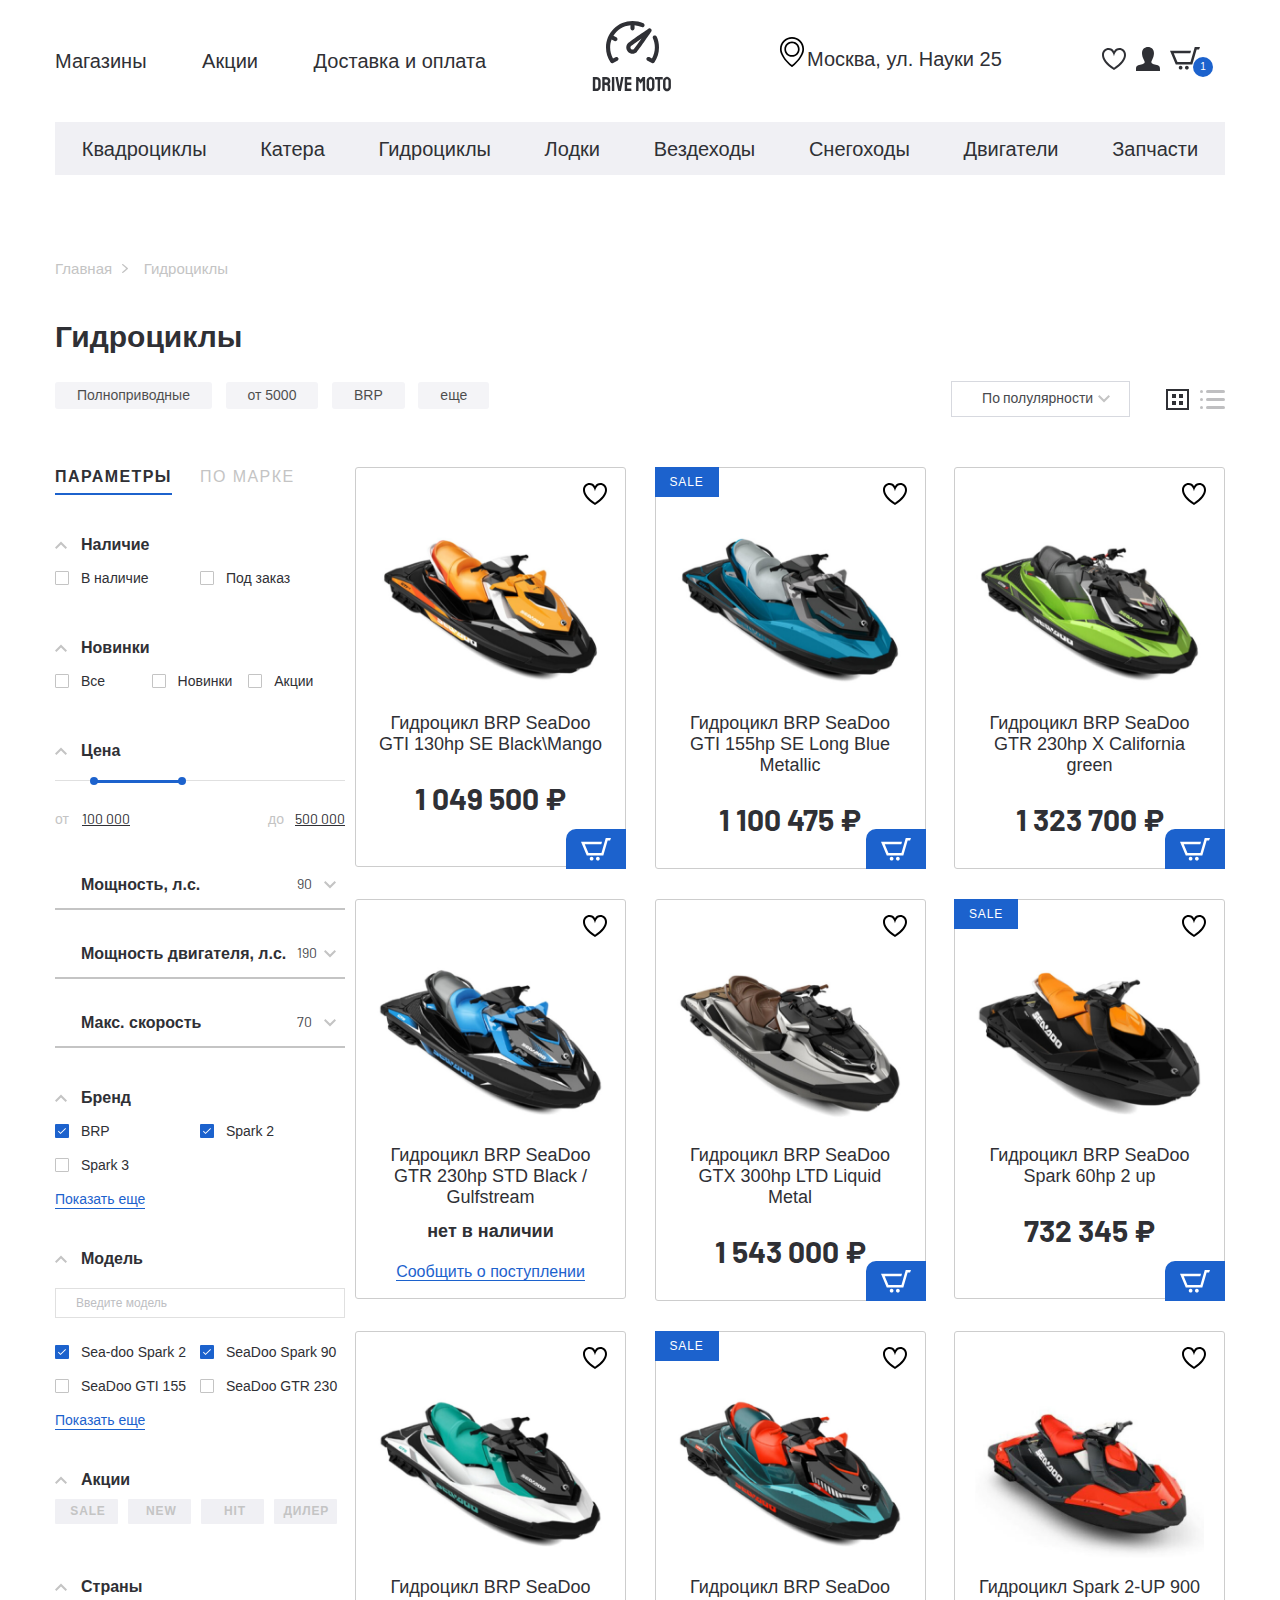
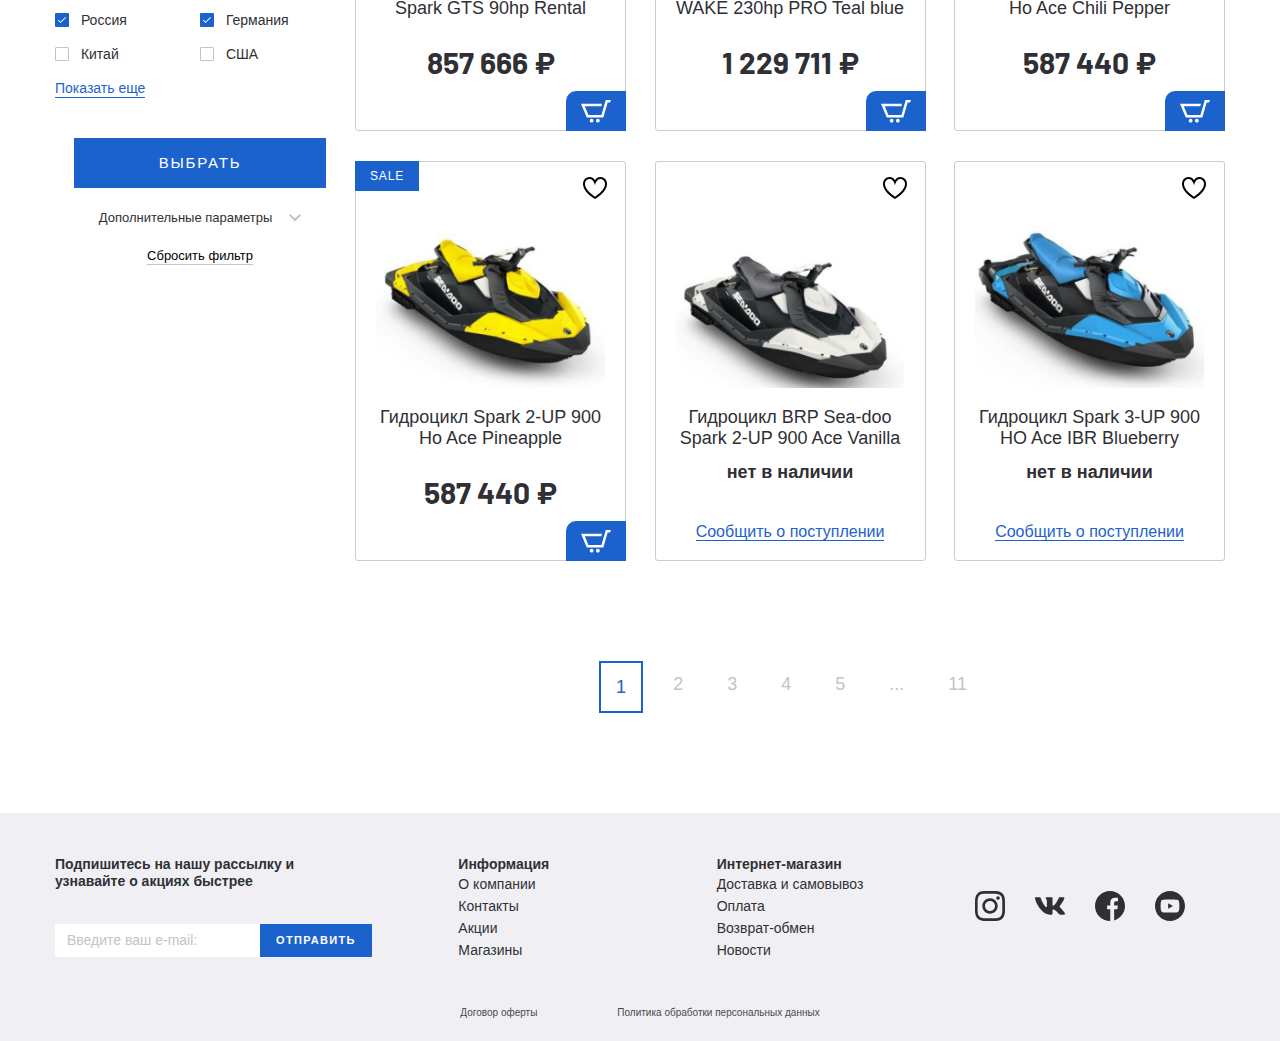
==== commit d8d80726: "Copy footer another pages" ====
--- a/catalog.html
+++ b/catalog.html
@@ -16,6 +16,7 @@
     <link rel="stylesheet" href="css/jquery.formstyler.theme.css">
     <link rel="stylesheet" href="css/jquery.formstyler.css">
     <link rel="stylesheet" href="css/style.css">
+    <link rel="stylesheet" href="css/media.css">
 </head>
 <body>
 
@@ -456,7 +457,7 @@
                         <img src="images/basket-white.svg" alt="basket">
                     </button>
                     <a class="product-item__notify-link" href="#"><span>Сообщить о поступлении</span></a>
-                    <a class="product-item product-item--sale" href="#">
+                    <a class="product-item product-item--sale" href="product-page.html">
                         <p class="product-item__hover-text">
                             посмотреть товар
                         </p>
@@ -710,8 +711,8 @@
                         <button class="footer-form__btn" type="submit">Отправить</button>
                     </form>
                 </div>
-                <div class="footer__top-item">
-                    <h6 class="footer__top-title">
+                <div class="footer__top-item footer__top-itemdrop">
+                    <h6 class="footer__top-title footer__topdrop">
                         Информация
                     </h6>
                     <ul class="footer-list">
@@ -722,7 +723,7 @@
                     </ul>
                 </div>
                 <div class="footer__top-item">
-                    <h6 class="footer__top-title">
+                    <h6 class="footer__top-title footer__topdrop">
                         Интернет-магазин
                     </h6>
                     <ul class="footer-list">
--- a/css/style.css
+++ b/css/style.css
@@ -33,6 +33,8 @@
     font-size: 20px;
     line-height: 24px;
     font-weight: 400;
+    overflow-x: hidden;
+    min-width: 320px;
 }
 
 .container {
@@ -62,6 +64,10 @@
 
 .header__box {
     display: flex;
+}
+
+.menu__btn {
+    display: none;
 }
 
 .header__address {
@@ -79,6 +85,43 @@
     height: 30px;
     left: 0;
     top: -10px;
+}
+
+.menu-mobile__list {
+    width: 243px;
+    box-shadow: 0px 0px 20px rgba(0, 0, 0, 0.15);
+    transform: translateX(-100%);
+    transition: all .3s;
+    position: absolute;
+    z-index: 10;
+    background-color: #fff;
+}
+
+.menu-mobile__list--active {
+    transform: translateX(0%);
+}
+
+.menu__mobile-linewrapper {
+    display: none;
+}
+
+.menu-mobile__item {
+    position: relative;
+    border-bottom: 1px solid rgba(0, 0, 0, 0.1);
+}
+
+
+
+.menu-mobile__link {
+    display: block;
+    padding-left: 53px;
+    padding-top: 36px;
+}
+
+.menu-mobile__img {
+    position: absolute;
+    left: 11px;
+    bottom: 0;
 }
 
 .user-list {
@@ -107,7 +150,7 @@
     background-color: #1c62cd;
     border-radius: 50%;
     text-align: center;
-    bottom: -15px;
+    bottom: -2px;
     right: -13px;
 }
 
@@ -205,6 +248,10 @@
     border: 1px solid #fff;
     border-radius: 50%;
     background-color: transparent;
+}
+
+.slick-dots .slick-active button {
+    background-color: #FFFFFF;
 }
 
 .slick-active li button {
@@ -1454,6 +1501,121 @@
     margin-left: 30px;
 }
 
-
-
-
+.card__tabs {
+    margin-bottom: 100px;
+}
+
+.card__tab-box {
+    background: #F0F0F4;
+    display: flex;
+    justify-content: space-around;
+    align-items: center;
+    padding: 22px 0;
+    margin-bottom: 50px;
+}
+
+.card__tab {
+    font-size: 20px;
+    line-height: 24px;
+    color: #2F3035;
+    opacity: 0.6;
+}
+
+.card__tab.tab--active {
+    border-bottom: 1px solid #1C62CD;
+    opacity: 1;
+}
+
+.card__top-line {
+    margin-bottom: 10px;
+}
+
+.card__label-search {
+    font-size: 17px;
+    line-height: 20px;
+    color: rgba(47, 48, 53, .7);
+    opacity: 0.7;
+}
+
+.card__input-search {
+    background: #F0F0F4;
+    border-radius: 3px;
+    margin-left: 17px;
+    padding: 9px 37px 9px 17px;
+    border: none;
+    margin-right: 100px;
+}
+
+.card__input-pickup {
+    margin-left: 54px;
+    font-size: 17px;
+    line-height: 20px;
+    color: rgba(47, 48, 53, .7);
+}
+
+.card__list-item {
+    padding: 20px 0;
+    border-bottom: 1px solid rgba(47, 48, 53, 0.1);
+    display: flex;
+    font-size: 16px;
+    line-height: 22px;
+    color: rgba(47, 48, 53, .7);
+}
+
+.card__list-itemtitle {
+    font-size: 20px;
+    line-height: 24px;
+    color: rgb(47, 48, 53);
+}
+
+.card__list-address {
+    width: 220px;
+    margin-right: 80px;
+}
+
+.card__list-workhours {
+    width: 157px;
+    margin-right: 96px;
+}
+
+.workhours {
+    display: flex;
+    justify-content: space-between;
+}
+
+.card__list-avialable {
+    width: 140px;
+    margin-right: 60px;
+}
+
+.card__list-num {
+    width: 104px;
+}
+
+.card__list-btn {
+    margin-left: auto;
+}
+
+.card__list-btn button {
+    font-size: 13px;
+    line-height: 16px;
+    letter-spacing: 0.12em;
+    color: #FFFFFF;
+    padding: 9px 40px;
+    text-transform: uppercase;
+    background-color: #1C62CD;
+    border-radius: 3px;
+    border: none;
+}
+
+.product-slider .slick-dots {
+    bottom: -30px;
+}
+
+.product-slider .slick-dots button {
+    background-color: #c4c4c4;
+}
+
+.product-slider .slick-dots .slick-active button {
+    background-color: #1C62CD;
+}--- a/css/media.css
+++ b/css/media.css
@@ -0,0 +1,211 @@
+@media (max-width: 1300px) {
+    .product__more {
+        margin-top: 60px;
+    }
+}
+
+
+    @media (max-width: 1200px) {
+    .banner-section__slider-img {
+        min-height: 380px;
+        max-width: 600px;
+    }
+    .banner-section__inner {
+        display: flex;
+        justify-content: space-around;
+    }
+    .banner-section__slider {
+        max-width: 600px;
+    }
+    .categories__inner {
+        justify-content: space-around;
+    }
+    .banner-link img {
+        width: 100%;
+    }
+}
+
+@media (max-width: 1100px) {
+    .menu__item + .menu__item {
+        padding-left: 20px;
+    }
+    .header__address {
+        margin-right: 20px;
+    }
+}
+
+@media (max-width: 968px) {
+    .header__bottom {
+        display: none;
+    }
+    .menu__list {
+        display: none;
+    }
+    .menu__btn {
+        display: block;
+        background-color: transparent;
+        cursor: pointer;
+        border: none;
+        padding: 0;
+    }
+    .menu__btn-line {
+        background: #2F3035;
+        border-radius: 3px;
+        height: 3px;
+        width: 34px;
+        margin: 8px 0;
+    }
+    .menu__mobile-linewrapper {
+        display: block;
+        font-weight: bold;
+        font-family: 'SFProDisplay-Bold', sans-serif;
+        font-size: 20px;
+        line-height: 24px;
+        background: #F0F0F4;
+        overflow-x: scroll;
+    }
+    .menu__mobile-line {
+
+        width: 450px;
+        padding: 14px 0 14px 15px;
+    }
+    .banner-section__inner {
+        margin-right: 25px;
+        flex-wrap: wrap;
+        justify-content: center;
+    }
+    .banner-section__slider-item {
+        text-align: center;
+    }
+    .banner-section__slider {
+        max-width: 100%;
+    }
+    .banner-section__slider-img {
+        max-width: 100%;
+        margin-bottom: 25px;
+    }
+    .mobile-overflow {
+        width: 1000px;
+    }
+    .tabs-wrapper {
+        overflow-x: scroll;
+    }
+
+
+}
+
+@media (max-width: 940px) {
+    .footer__top-inner {
+        flex-wrap: wrap;
+        justify-content: space-around;
+    }
+    .footer__top-item {
+        margin-bottom: 25px;
+    }
+}
+
+@media (max-width: 640px) {
+    .header__address {
+        display: none;
+    }
+    .banner-section__slider-img {
+        min-height: 200px;
+    }
+    .banner-section .container {
+        padding: 0;
+    }
+    .search__content-btn {
+        font-size: 0;
+        line-height: 0;
+        padding: 17px;
+        background-image: url("../images/search.svg");
+        width: 24px;
+        height: 24px;
+        background-color: transparent;
+        background-repeat: no-repeat;
+        position: absolute;
+        right: 8px;
+        top: 13px;
+    }
+    .search__content-input {
+        height: 50px;
+        padding-right: 50px;
+    }
+    .search__content-form {
+        position: relative;
+    }
+    .banner-link img {
+        min-height: 90px;
+        object-fit: contain;
+    }
+
+}
+
+@media (max-width: 540px) {
+    .footer__top-item {
+        width: 100%;
+        border-bottom: 2px solid #F0F0F4;
+    }
+    .footer__bottom {
+        flex-direction: column;
+        align-items: start;
+
+    }
+    .footer__bottom-link {
+        margin: 12px 0;
+    }
+    .footer__top-inner {
+        justify-content: start;
+    }
+    .footer__top-social.footer__top-item {
+        width: 100%;
+        border-bottom: none;
+    }
+    .footer__top-newslatter.footer__top-item {
+        margin-right: auto;
+        margin-left: auto;
+        width: 290px;
+        text-align: center;
+    }
+    .social-list {
+        justify-content: center;
+    }
+    .footer-list {
+        display: none;
+    }
+    .footer__top-title.footer__topdrop {
+        font-weight: 500;
+        font-size: 14px;
+        line-height: 18px;
+        color: #7F7F7F;
+        padding: 15px 0;
+    }
+    .footer__top-itemdrop {
+        margin-bottom: 0;
+        border-top: 2px solid #F0F0F4;
+    }
+    .footer__topdrop {
+        position: relative;
+    }
+    .footer__topdrop::after {
+        content: "";
+        position: absolute;
+        background-image: url("../images/arrow-down.svg");
+        right: 0;
+        width: 12px;
+        height: 8px;
+        top: 21px;
+    }
+    .footer__topdrop--active::after {
+        transform: rotate(180deg);
+    }
+}
+
+@media (max-width: 440px) {
+    .banner-section__slider-img {
+        min-height: 164px;
+    }
+    .categories__item {
+        padding: 20px 10px 16px;
+    }
+}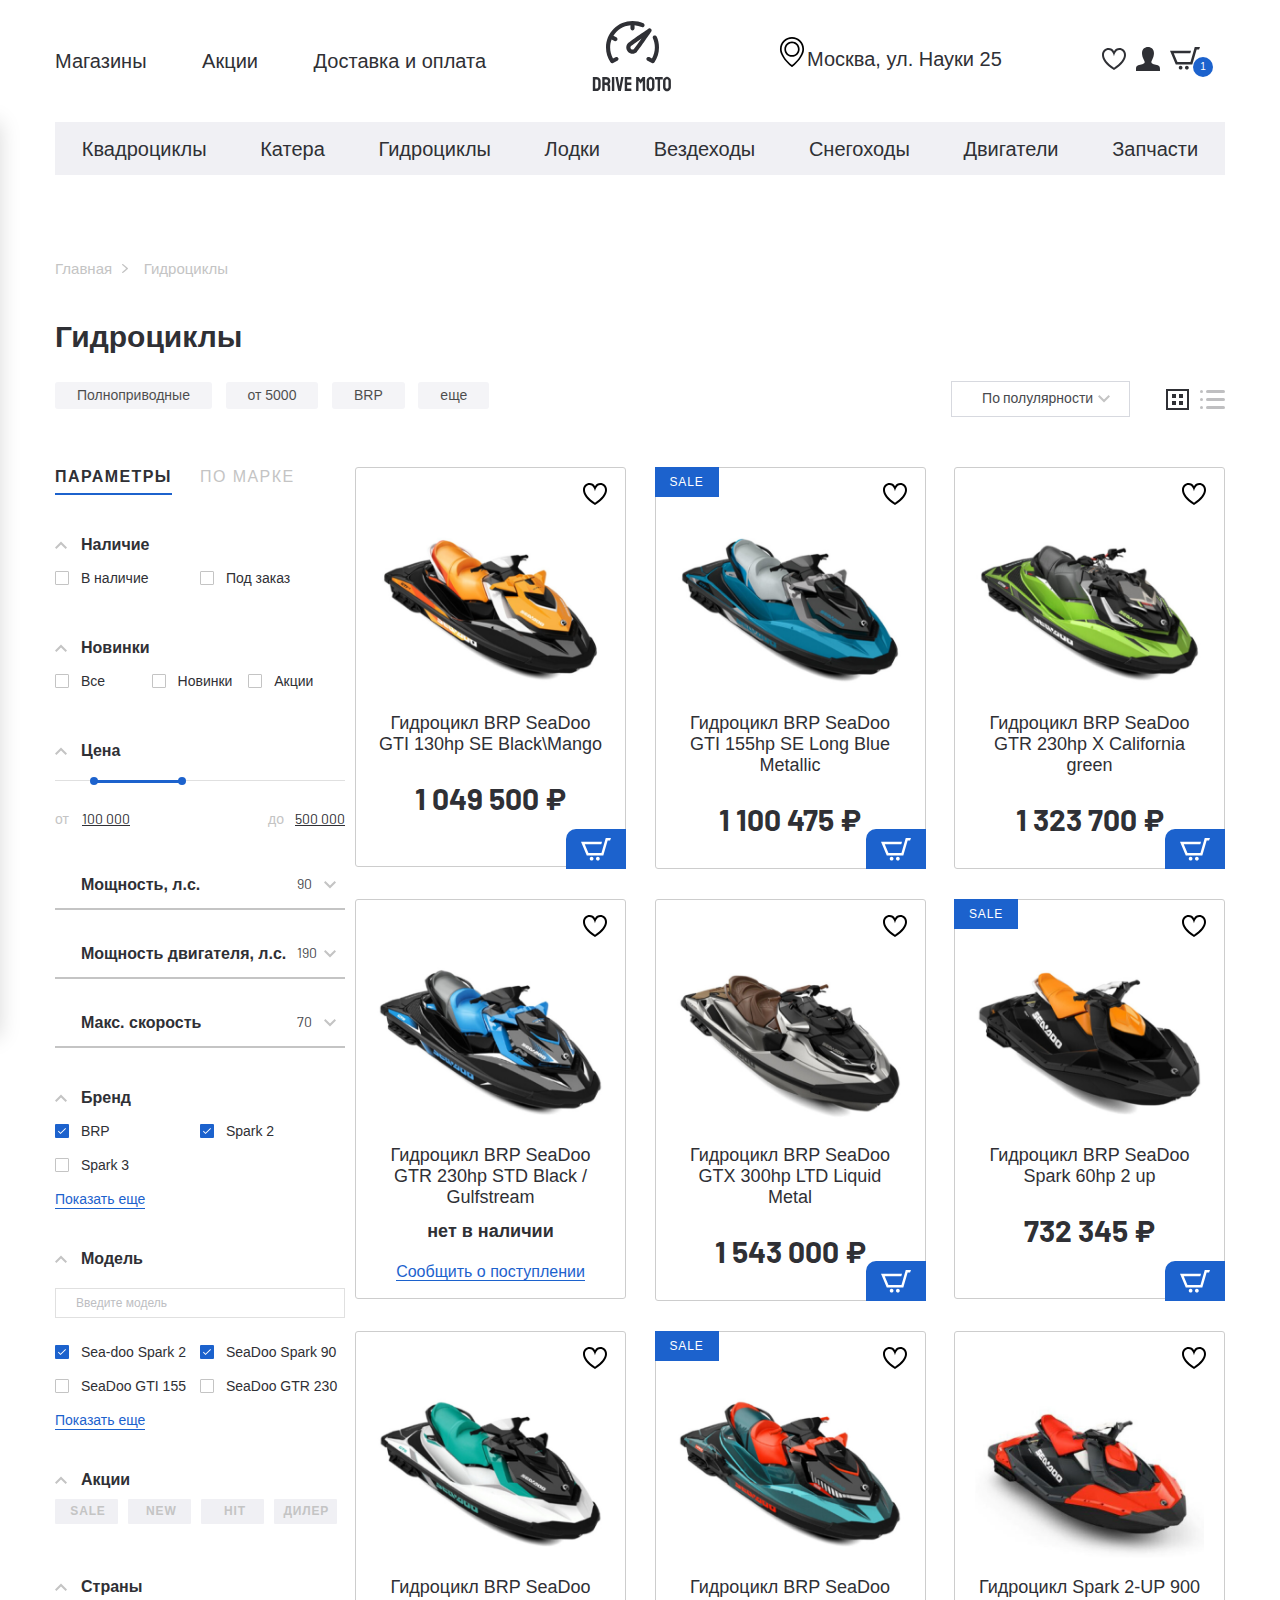
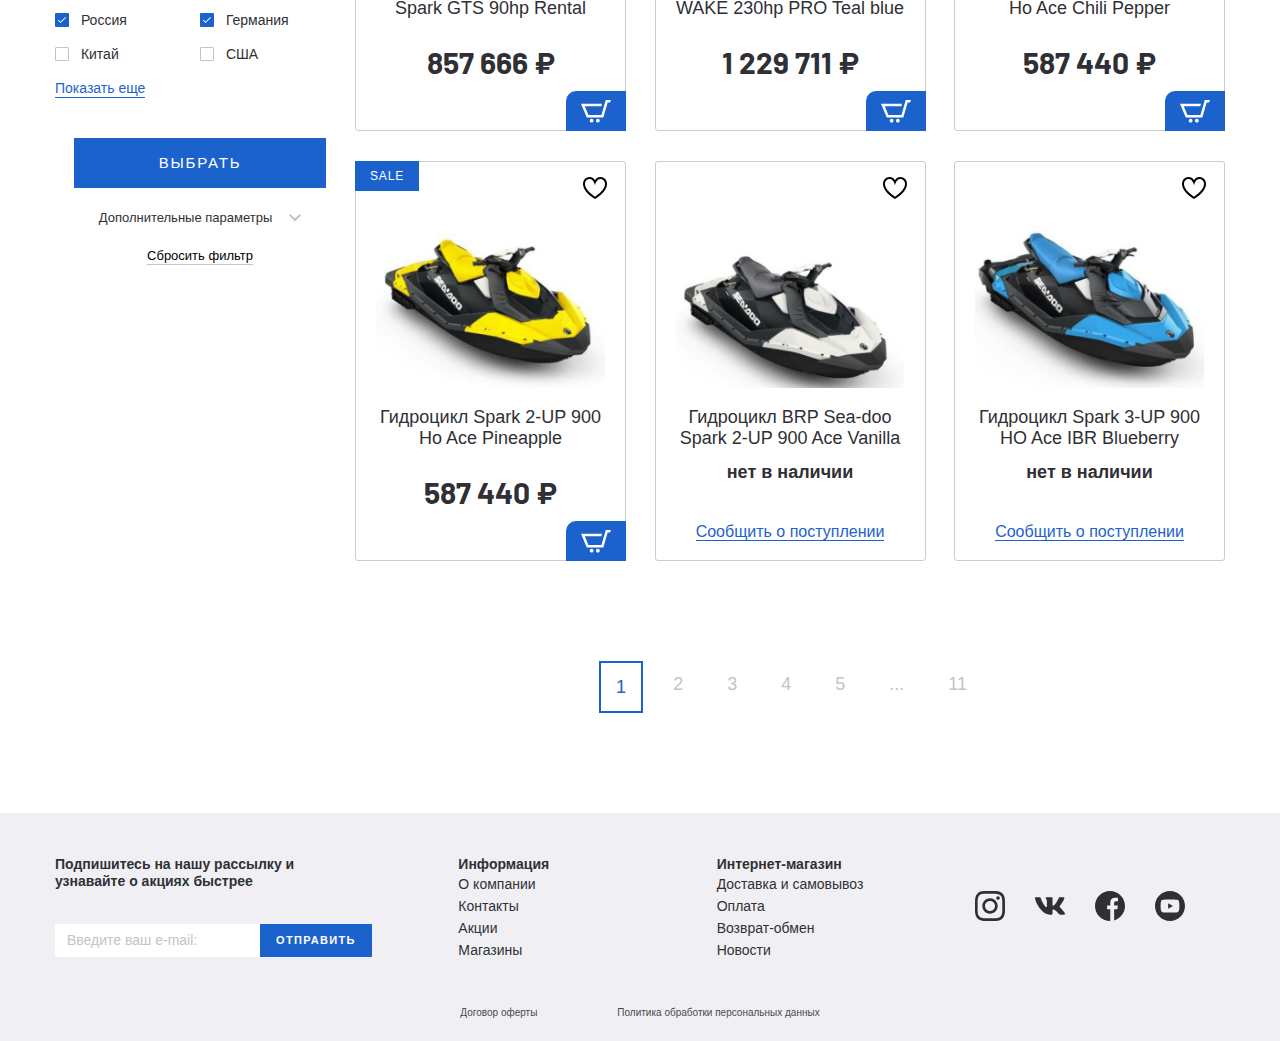
==== commit 340eed5b: "Copy header catalog page" ====
--- a/catalog.html
+++ b/catalog.html
@@ -25,9 +25,14 @@
         <div class="container">
             <div class="header__top-inner">
                 <nav class="menu">
+                    <button class="menu__btn">
+                        <div class="menu__btn-line"></div>
+                        <div class="menu__btn-line"></div>
+                        <div class="menu__btn-line"></div>
+                    </button>
                     <ul class="menu__list">
                         <li class="menu__item">
-                            <a class="menu__link" href="#">
+                            <a class="menu__link" href="catalog.html">
                                 Магазины
                             </a>
                         </li>
@@ -73,9 +78,131 @@
         </div>
     </div>
 
+    <ul class="menu-mobile__list">
+        <li class="menu-mobile__item">
+            <a class="menu-mobile__link" href="#">
+                <img class="menu-mobile__img" src="images/user.svg" alt="">
+                <p>Войти</p>
+            </a>
+        </li>
+
+        <li class="menu-mobile__item">
+            <a class="menu-mobile__link" href="#">
+                <img class="menu-mobile__img" src="images/user.svg" alt="">
+                <p>Регистрация</p>
+            </a>
+        </li>
+
+        <li class="menu-mobile__item">
+            <a class="menu-mobile__link" href="#">
+                <img class="menu-mobile__img" src="images/heart.svg" alt="">
+                <p>Избранное</p>
+            </a>
+        </li>
+
+        <li class="menu-mobile__item">
+            <a class="menu-mobile__link" href="#">
+                <img class="menu-mobile__img" src="images/basket.svg" alt="">
+                <p>Корзина</p>
+            </a>
+        </li>
+
+        <li class="menu-mobile__item">
+            <a class="menu-mobile__link" href="#">
+                <img class="menu-mobile__img" src="images/house.svg" alt="">
+                <p>Магазины</p>
+            </a>
+        </li>
+
+        <li class="menu-mobile__item">
+            <a class="menu-mobile__link" href="#">
+                <img class="menu-mobile__img" src="images/procent.svg" alt="">
+                <p>Акции</p>
+            </a>
+        </li>
+
+        <li class="menu-mobile__item">
+            <a class="menu-mobile__link" href="#">
+                <img class="menu-mobile__img" src="images/box.svg" alt="">
+                <p>Доставка и оплата</p>
+            </a>
+        </li>
+
+        <li class="menu-mobile__item">
+            <a class="menu-mobile__link" href="#">
+                <p>Квадроциклы</p>
+            </a>
+        </li>
+
+        <li class="menu-mobile__item">
+            <a class="menu-mobile__link" href="#">
+                <p>Катера</p>
+            </a>
+        </li>
+
+        <li class="menu-mobile__item">
+            <a class="menu-mobile__link" href="#">
+                <p>Гидроциклы</p>
+            </a>
+        </li>
+
+        <li class="menu-mobile__item">
+            <a class="menu-mobile__link" href="#">
+                <p>Лодки</p>
+            </a>
+        </li>
+
+        <li class="menu-mobile__item">
+            <a class="menu-mobile__link" href="#">
+                <p>Вездеходы</p>
+            </a>
+        </li>
+
+        <li class="menu-mobile__item">
+            <a class="menu-mobile__link" href="#">
+                <p>Снегоходы</p>
+            </a>
+        </li>
+
+        <li class="menu-mobile__item">
+            <a class="menu-mobile__link" href="#">
+                <p>Двигатели</p>
+            </a>
+        </li>
+
+        <li class="menu-mobile__item">
+            <a class="menu-mobile__link" href="#">
+                <p>Запчасти</p>
+            </a>
+        </li>
+    </ul>
+
+    <div class="menu__mobile-linewrapper">
+        <ul class="menu__mobile-line">
+
+            <li class="menu__item">
+                <a class="menu__link" href="catalog.html">
+                    Магазины
+                </a>
+            </li>
+            <li class="menu__item">
+                <a class="menu__link" href="#">
+                    Акции
+                </a>
+            </li>
+            <li class="menu__item">
+                <a class="menu__link" href="#">
+                    Доставка и оплата
+                </a>
+            </li>
+
+        </ul>
+    </div>
+
+
     <div class="header__bottom">
         <div class="container">
-              <ul class="menu-categories">
+            <ul class="menu-categories">
                 <li class="menu-categories__item">
                     <a class="menu-categories__link" href="#">Квадроциклы</a>
                 </li>
@@ -100,7 +227,7 @@
                 <li class="menu-categories__item">
                     <a class="menu-categories__link" href="#">Запчасти</a>
                 </li>
-              </ul>
+            </ul>
         </div>
     </div>
 </header>
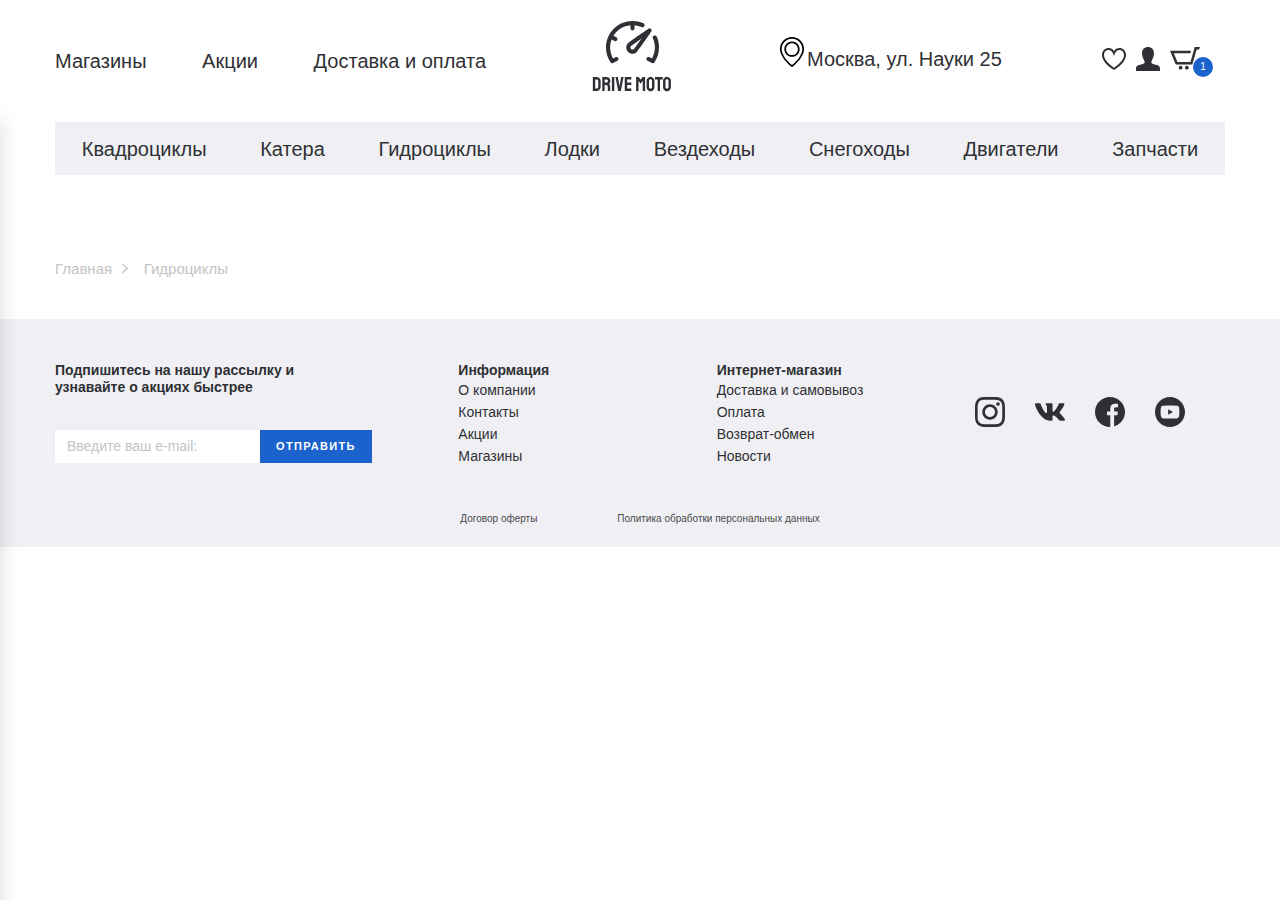
==== commit e90a3ee7: "Adaptive layout breadcrumbs section completed" ====
--- a/catalog.html
+++ b/catalog.html
@@ -234,7 +234,8 @@
 
 <div class="breadcrumbs">
     <div class="container">
-        <ul class="breadcrumbs__list">
+        <div class="breadcrumbs__inner">
+        <ul class="breadcrumbs__list mobile-overflow">
             <li class="breadcrumbs__list-item">
                 <a href="#">Главная</a>
             </li>
@@ -242,588 +243,589 @@
                 <a href="#">Гидроциклы</a>
             </li>
         </ul>
-    </div>
-
-</div>
-
-<section class="catalog">
-    <div class="container">
-        <h2 class="catalog__title">
-            Гидроциклы
-        </h2>
-        <div class="catalog__filter">
-            <div class="catalog__filter-items">
-                <button>Полноприводные</button>
-                <button>от 5000</button>
-                <button>BRP</button>
-                <button>еще</button>
-            </div>
-            <div class="catalog__filter-btn">
-                <select class="filter-style select-item">
-                    <option>По полулярности</option>
-                    <option>По рейтингу</option>
-                    <option>По цене</option>
-                </select>
-                <button class="catalog__filter-btngrid catalog__filter-button catalog__filter-button--active">
-                    <svg width="23" height="21" viewBox="0 0 23 21" fill="none" xmlns="http://www.w3.org/2000/svg">
-                        <rect x="1" y="1" width="21" height="19" stroke="#2F3035" stroke-width="2"/>
-                        <rect x="7" y="6" width="2" height="2" fill="#2F3035" stroke="#2F3035" stroke-width="2"/>
-                        <rect x="7" y="13" width="2" height="2" fill="#2F3035" stroke="#2F3035" stroke-width="2"/>
-                        <rect x="14" y="6" width="2" height="2" fill="#2F3035" stroke="#2F3035" stroke-width="2"/>
-                        <rect x="14" y="13" width="2" height="2" fill="#2F3035" stroke="#2F3035" stroke-width="2"/>
-                    </svg>
-                </button>
-                <button class="catalog__filter-btnline catalog__filter-button">
-                    <svg width="25" height="19" viewBox="0 0 25 19" fill="none" xmlns="http://www.w3.org/2000/svg">
-                        <g opacity="1">
-                            <rect x="6" width="19" height="3" rx="1.5" fill="#2F3035"/>
-                            <rect x="6" y="8" width="19" height="3" rx="1.5" fill="#2F3035"/>
-                            <rect x="6" y="16" width="19" height="3" rx="1.5" fill="#2F3035"/>
-                            <rect width="3" height="3" rx="1.5" fill="#2F3035"/>
-                            <rect y="8" width="3" height="3" rx="1.5" fill="#2F3035"/>
-                            <rect y="16" width="3" height="3" rx="1.5" fill="#2F3035"/>
-                        </g>
-                    </svg>
-                </button>
-            </div>
-        </div>
-        <div class="catalog__inner">
-            <aside class="catalog__inner-aside aside-filter">
-                <div class="tabs-wrapper">
-                    <div class="tabs aside-filter__tabs">
-                        <a class="tab aside-filter__tab tab--active" href="#filter-1"><span>Параметры</span></a>
-                        <a class="tab aside-filter__tab" href="#filter-2"><span>по марке</span></a>
-                    </div>
-                    <div class="tabs-container">
-                        <div id="filter-1" class="tabs-content aside-filter__tabs-content tabs-content--active">
-
-                            <form class="aside-filter__form">
-                                <ul class="aside-filter__list">
-                                    <li class="aside-filter__item-drop">
-                                        <p class="aside-filter__item-title filter__item-drop filter__item-drop--active">Наличие</p>
-                                        <div class="aside-filter__content">
-
-                                            <div class="aside-filter__content-box">
-                                                <label class="aside-filter__content-label">
-                                                    <input class="filter-style" type="checkbox">
-                                                    В наличие
-                                                </label>
-                                            </div>
-
-                                            <div class="aside-filter__content-box">
-                                                <label class="aside-filter__content-label">
-                                                    <input class="filter-style" type="checkbox">
-                                                    Под заказ
-                                                </label>
-                                            </div>
-
-                                        </div>
-                                    </li>
-                                    <li class="aside-filter__item-drop">
-                                        <p class="aside-filter__item-title filter__item-drop filter__item-drop--active">Новинки</p>
-                                        <div class="aside-filter__content aside-filter__content-radio">
-
-                                            <div class="aside-filter__content-box">
-                                                <label class="aside-filter__content-label">
-                                                    <input class="filter-style" name="radio" type="radio">
-                                                    Все
-                                                </label>
-                                            </div>
-
-                                            <div class="aside-filter__content-box">
-                                                <label class="aside-filter__content-label">
-                                                    <input class="filter-style" name="radio" type="radio">
-                                                    Новинки
-                                                </label>
-                                            </div>
-
-                                            <div class="aside-filter__content-box">
-                                                <label class="aside-filter__content-label">
-                                                    <input class="filter-style" name="radio" type="radio">
-                                                    Акции
-                                                </label>
-                                            </div>
-
-                                        </div>
-                                    </li>
-                                    <li class="aside-filter__item-drop">
-                                        <p class="aside-filter__item-title filter__item-drop filter__item-drop--active">Цена</p>
-                                        <div class="aside-filter__content">
-
-                                            <input type="text" class="js-range-slider" name="my_range" value=""
-                                                   data-min="100000"
-                                                   data-max="500000"
-                                                   data-from="150000"
-                                                   data-to="275000"
-                                            />
-
-                                        </div>
-                                    </li>
-
-
-                                    <li class="aside-filter__item-list">
-                                        <div class="filter__item-list">
-                                            <p class="filter__item-listtitle">
-                                                Мощность, л.с.
-                                            </p>
-                                            <select class="filter-style filter__item-listselect">
-                                                <option>90</option>
-                                                <option>130</option>
-                                                <option>154</option>
-                                                <option>230</option>
-                                            </select>
-                                        </div>
-
-                                        <div class="filter__item-list">
-                                            <p class="filter__item-listtitle">
-                                                Мощность двигателя, л.с.
-                                            </p>
-                                            <select class="filter-style filter__item-listselect">
-                                                <option>190</option>
-                                                <option>230</option>
-                                                <option>354</option>
-                                                <option>390</option>
-                                            </select>
-                                        </div>
-
-                                        <div class="filter__item-list">
-                                            <p class="filter__item-listtitle">
-                                                Макс. скорость
-                                            </p>
-                                            <select class="filter-style filter__item-listselect">
-                                                <option>70</option>
-                                                <option>80</option>
-                                                <option>110</option>
-                                                <option>120</option>
-                                            </select>
-                                        </div>
-                                    </li>
-
-                                    <li class="aside-filter__item-drop">
-                                        <p class="aside-filter__item-title filter__item-drop filter__item-drop--active">Бренд</p>
-                                        <div class="aside-filter__content">
-
-                                            <div class="aside-filter__content-box">
-                                                <label class="aside-filter__content-label">
-                                                    <input class="filter-style" type="checkbox" checked>
-                                                    BRP
-                                                </label>
-                                            </div>
-
-                                            <div class="aside-filter__content-box">
-                                                <label class="aside-filter__content-label">
-                                                    <input class="filter-style" type="checkbox" checked>
-                                                    Spark 2
-                                                </label>
-                                            </div>
-
-                                            <div class="aside-filter__content-box">
-                                                <label class="aside-filter__content-label">
-                                                    <input class="filter-style" type="checkbox">
-                                                    Spark 3
-                                                </label>
-                                            </div>
-
-                                            <div class="filter-more">
-                                                <button class="filter-more__btn">Показать еще</button>
-                                            </div>
-
-                                        </div>
-
-                                    </li>
-                                    <li class="aside-filter__item-drop">
-                                        <p class="aside-filter__item-title filter__item-drop filter__item-drop--active">Модель</p>
-                                        <div class="aside-filter__content">
-
-                                            <input class="filter-search" type="text" placeholder="Введите модель">
-
-                                            <div class="aside-filter__content-box">
-                                                <label class="aside-filter__content-label">
-                                                    <input class="filter-style" type="checkbox" checked>
-                                                    Sea-doo Spark 2
-                                                </label>
-                                            </div>
-
-                                            <div class="aside-filter__content-box">
-                                                <label class="aside-filter__content-label">
-                                                    <input class="filter-style" type="checkbox" checked>
-                                                    SeaDoo Spark 90
-                                                </label>
-                                            </div>
-
-                                            <div class="aside-filter__content-box">
-                                                <label class="aside-filter__content-label">
-                                                    <input class="filter-style" type="checkbox">
-                                                    SeaDoo GTI 155
-                                                </label>
-                                            </div>
-
-                                            <div class="aside-filter__content-box">
-                                                <label class="aside-filter__content-label">
-                                                    <input class="filter-style" type="checkbox">
-                                                    SeaDoo GTR 230
-                                                </label>
-                                            </div>
-
-                                            <div class="filter-more">
-                                                <button class="filter-more__btn">Показать еще</button>
-                                            </div>
-
-                                        </div>
-                                    </li>
-                                    <li class="aside-filter__item-drop btn-checked">
-                                        <p class="aside-filter__item-title filter__item-drop filter__item-drop--active">Акции</p>
-                                        <div class="aside-filter__content">
-
-                                            <div class="aside-filter__content-box">
-                                                <label class="aside-filter__content-label">
-                                                    <input class="filter-style" type="checkbox">
-                                                    <span class="btn-checked__text">SALE</span>
-                                                </label>
-                                            </div>
-
-                                            <div class="aside-filter__content-box">
-                                                <label class="aside-filter__content-label">
-                                                    <input class="filter-style" type="checkbox">
-                                                    <span class="btn-checked__text">NEW</span>
-                                                </label>
-                                            </div>
-
-                                            <div class="aside-filter__content-box">
-                                                <label class="aside-filter__content-label">
-                                                    <input class="filter-style" type="checkbox">
-                                                    <span class="btn-checked__text">HIT</span>
-                                                </label>
-                                            </div>
-
-                                            <div class="aside-filter__content-box">
-                                                <label class="aside-filter__content-label">
-                                                    <input class="filter-style" type="checkbox">
-                                                    <span class="btn-checked__text">ДИЛЕР</span>
-                                                </label>
-                                            </div>
-
-                                        </div>
-                                    </li>
-                                    <li class="aside-filter__item-drop">
-                                        <p class="aside-filter__item-title filter__item-drop filter__item-drop--active">Страны</p>
-                                        <div class="aside-filter__content">
-
-                                            <div class="aside-filter__content-box">
-                                                <label class="aside-filter__content-label">
-                                                    <input class="filter-style" type="checkbox" checked>
-                                                    Россия
-                                                </label>
-                                            </div>
-
-                                            <div class="aside-filter__content-box">
-                                                <label class="aside-filter__content-label">
-                                                    <input class="filter-style" type="checkbox" checked>
-                                                    Германия
-                                                </label>
-                                            </div>
-
-                                            <div class="aside-filter__content-box">
-                                                <label class="aside-filter__content-label">
-                                                    <input class="filter-style" type="checkbox">
-                                                    Китай
-                                                </label>
-                                            </div>
-
-                                            <div class="aside-filter__content-box">
-                                                <label class="aside-filter__content-label">
-                                                    <input class="filter-style" type="checkbox">
-                                                    CША
-                                                </label>
-                                            </div>
-
-                                            <div class="filter-more">
-                                                <button class="filter-more__btn">Показать еще</button>
-                                            </div>
-                                        </div>
-                                    </li>
-                                    <li class="aside-filter__item-drop aside-filter__item-btn">
-                                        <button class="filter-btn__send filter-btn__send--active" type="submit">ВЫБРАТЬ</button>
-                                        <p class="filter-extra">Дополнительные параметры</p>
-                                        <div class="filter-extra-content">more</div>
-                                        <button class="filter-btn__reset" type="submit">Сбросить фильтр</button>
-                                    </li>
-                                </ul>
-                            </form>
-
-                        </div>
-                        <div id="filter-2" class="tabs-content aside-filter__tabs-content">content 2</div>
-                    </div>
-                </div>
-            </aside>
-            <div class="catalog__inner-list">
-                <div class="product-item__wrapper">
-                    <button class="product-item__favorite"></button>
-                    <button class="product-item__basket">
-                        <img src="images/basket-white.svg" alt="basket">
-                    </button>
-                    <a class="product-item__notify-link" href="#"><span>Сообщить о поступлении</span></a>
-                    <a class="product-item" href="#">
-                        <p class="product-item__hover-text">
-                            посмотреть товар
-                        </p>
-                        <img class="product-item__img" src="images/content/gidrotsik-1.png" alt="">
-                        <h4 class="product-item__title">
-                            Гидроцикл BRP SeaDoo GTI 130hp SE Black\Mango
-                        </h4>
-                        <p class="price product-item__price">
-                            1 049 500 ₽
-                        </p>
-                        <p class="product-item__notify-text">нет в наличии</p>
-                    </a>
-                </div>
-
-                <div class="product-item__wrapper">
-                    <button class="product-item__favorite"></button>
-                    <button class="product-item__basket">
-                        <img src="images/basket-white.svg" alt="basket">
-                    </button>
-                    <a class="product-item__notify-link" href="#"><span>Сообщить о поступлении</span></a>
-                    <a class="product-item product-item--sale" href="product-page.html">
-                        <p class="product-item__hover-text">
-                            посмотреть товар
-                        </p>
-                        <img class="product-item__img" src="images/content/gidrotsik-2.png" alt="">
-                        <h4 class="product-item__title">
-                            Гидроцикл BRP SeaDoo GTI 155hp SE Long Blue Metallic
-                        </h4>
-                        <p class="price product-item__price">
-                            1 100 475 ₽
-                        </p>
-                        <p class="product-item__notify-text">нет в наличии</p>
-                    </a>
-                </div>
-
-                <div class="product-item__wrapper">
-                    <button class="product-item__favorite"></button>
-                    <button class="product-item__basket">
-                        <img src="images/basket-white.svg" alt="basket">
-                    </button>
-                    <a class="product-item__notify-link" href="#"><span>Сообщить о поступлении</span></a>
-                    <a class="product-item" href="#">
-                        <p class="product-item__hover-text">
-                            посмотреть товар
-                        </p>
-                        <img class="product-item__img" src="images/content/gidrotsik-3.png" alt="">
-                        <h4 class="product-item__title">
-                            Гидроцикл BRP SeaDoo GTR 230hp X California green
-                        </h4>
-                        <p class="price product-item__price">
-                            1 323 700 ₽
-                        </p>
-                        <p class="product-item__notify-text">нет в наличии</p>
-                    </a>
-                </div>
-
-                <div class="product-item__wrapper product-item__not-available">
-                    <button class="product-item__favorite"></button>
-                    <button class="product-item__basket">
-                        <img src="images/basket-white.svg" alt="basket">
-                    </button>
-                    <a class="product-item__notify-link" href="#"><span>Сообщить о поступлении</span></a>
-                    <a class="product-item" href="#">
-                        <p class="product-item__hover-text">
-                            посмотреть товар
-                        </p>
-                        <img class="product-item__img" src="images/content/gidrotsik-4.png" alt="">
-                        <h4 class="product-item__title">
-                            Гидроцикл BRP SeaDoo GTR 230hp STD Black / Gulfstream
-                        </h4>
-                        <p class="price product-item__price">
-                            1 049 500 ₽
-                        </p>
-                        <p class="product-item__notify-text">нет в наличии</p>
-                    </a>
-                </div>
-
-                <div class="product-item__wrapper">
-                    <button class="product-item__favorite"></button>
-                    <button class="product-item__basket">
-                        <img src="images/basket-white.svg" alt="basket">
-                    </button>
-                    <a class="product-item__notify-link" href="#"><span>Сообщить о поступлении</span></a>
-                    <a class="product-item" href="#">
-                        <p class="product-item__hover-text">
-                            посмотреть товар
-                        </p>
-                        <img class="product-item__img" src="images/content/gidrotsik-5.png" alt="">
-                        <h4 class="product-item__title">
-                            Гидроцикл BRP SeaDoo GTX 300hp LTD Liquid Metal
-                        </h4>
-                        <p class="price product-item__price">
-                            1 543 000 ₽
-                        </p>
-                        <p class="product-item__notify-text">нет в наличии</p>
-                    </a>
-                </div>
-
-                <div class="product-item__wrapper">
-                    <button class="product-item__favorite"></button>
-                    <button class="product-item__basket">
-                        <img src="images/basket-white.svg" alt="basket">
-                    </button>
-                    <a class="product-item__notify-link" href="#"><span>Сообщить о поступлении</span></a>
-                    <a class="product-item product-item--sale" href="#">
-                        <p class="product-item__hover-text">
-                            посмотреть товар
-                        </p>
-                        <img class="product-item__img" src="images/content/gidrotsik-6.png" alt="">
-                        <h4 class="product-item__title">
-                            Гидроцикл BRP SeaDoo Spark 60hp 2 up
-                        </h4>
-                        <p class="price product-item__price">
-                            732 345 ₽
-                        </p>
-                        <p class="product-item__notify-text">нет в наличии</p>
-                    </a>
-                </div>
-
-                <div class="product-item__wrapper">
-                    <button class="product-item__favorite"></button>
-                    <button class="product-item__basket">
-                        <img src="images/basket-white.svg" alt="basket">
-                    </button>
-                    <a class="product-item__notify-link" href="#"><span>Сообщить о поступлении</span></a>
-                    <a class="product-item" href="#">
-                        <p class="product-item__hover-text">
-                            посмотреть товар
-                        </p>
-                        <img class="product-item__img" src="images/content/gidrotsik-7.png" alt="">
-                        <h4 class="product-item__title">
-                            Гидроцикл BRP SeaDoo Spark GTS 90hp Rental
-                        </h4>
-                        <p class="price product-item__price">
-                            857 666 ₽
-                        </p>
-                        <p class="product-item__notify-text">нет в наличии</p>
-                    </a>
-                </div>
-
-                <div class="product-item__wrapper">
-                    <button class="product-item__favorite"></button>
-                    <button class="product-item__basket">
-                        <img src="images/basket-white.svg" alt="basket">
-                    </button>
-                    <a class="product-item__notify-link" href="#"><span>Сообщить о поступлении</span></a>
-                    <a class="product-item product-item--sale" href="#">
-                        <p class="product-item__hover-text">
-                            посмотреть товар
-                        </p>
-                        <img class="product-item__img" src="images/content/gidrotsik-8.png" alt="">
-                        <h4 class="product-item__title">
-                            Гидроцикл BRP SeaDoo WAKE 230hp PRO Teal blue
-                        </h4>
-                        <p class="price product-item__price">
-                            1 229 711 ₽
-                        </p>
-                        <p class="product-item__notify-text">нет в наличии</p>
-                    </a>
-                </div>
-
-                <div class="product-item__wrapper">
-                    <button class="product-item__favorite"></button>
-                    <button class="product-item__basket">
-                        <img src="images/basket-white.svg" alt="basket">
-                    </button>
-                    <a class="product-item__notify-link" href="#"><span>Сообщить о поступлении</span></a>
-                    <a class="product-item" href="#">
-                        <p class="product-item__hover-text">
-                            посмотреть товар
-                        </p>
-                        <img class="product-item__img" src="images/content/gidrotsik-9.png" alt="">
-                        <h4 class="product-item__title">
-                            Гидроцикл Spark 2-UP 900 Ho Ace Chili Pepper
-                        </h4>
-                        <p class="price product-item__price">
-                            587 440 ₽
-                        </p>
-                        <p class="product-item__notify-text">нет в наличии</p>
-                    </a>
-                </div>
-
-                <div class="product-item__wrapper">
-                    <button class="product-item__favorite"></button>
-                    <button class="product-item__basket">
-                        <img src="images/basket-white.svg" alt="basket">
-                    </button>
-                    <a class="product-item__notify-link" href="#"><span>Сообщить о поступлении</span></a>
-                    <a class="product-item product-item--sale" href="#">
-                        <p class="product-item__hover-text">
-                            посмотреть товар
-                        </p>
-                        <img class="product-item__img" src="images/content/gidrotsik-10.png" alt="">
-                        <h4 class="product-item__title">
-                            Гидроцикл Spark 2-UP 900 Ho Ace Pineapple
-                        </h4>
-                        <p class="price product-item__price">
-                            587 440 ₽
-                        </p>
-                        <p class="product-item__notify-text">нет в наличии</p>
-                    </a>
-                </div>
-
-                <div class="product-item__wrapper product-item__not-available">
-                    <button class="product-item__favorite"></button>
-                    <button class="product-item__basket">
-                        <img src="images/basket-white.svg" alt="basket">
-                    </button>
-                    <a class="product-item__notify-link" href="#"><span>Сообщить о поступлении</span></a>
-                    <a class="product-item" href="#">
-                        <p class="product-item__hover-text">
-                            посмотреть товар
-                        </p>
-                        <img class="product-item__img" src="images/content/gidrotsik-11.png" alt="">
-                        <h4 class="product-item__title">
-                            Гидроцикл BRP Sea-doo Spark 2-UP 900 Ace Vanilla
-                        </h4>
-                        <p class="price product-item__price">
-                            1 049 500 ₽
-                        </p>
-                        <p class="product-item__notify-text">нет в наличии</p>
-                    </a>
-                </div>
-
-                <div class="product-item__wrapper product-item__not-available">
-                    <button class="product-item__favorite"></button>
-                    <button class="product-item__basket">
-                        <img src="images/basket-white.svg" alt="basket">
-                    </button>
-                    <a class="product-item__notify-link" href="#"><span>Сообщить о поступлении</span></a>
-                    <a class="product-item" href="#">
-                        <p class="product-item__hover-text">
-                            посмотреть товар
-                        </p>
-                        <img class="product-item__img" src="images/content/gidrotsik-12.png" alt="">
-                        <h4 class="product-item__title">
-                            Гидроцикл Spark 3-UP 900 HO Ace IBR Blueberry
-                        </h4>
-                        <p class="price product-item__price">
-                            1 049 500 ₽
-                        </p>
-                        <p class="product-item__notify-text">нет в наличии</p>
-                    </a>
-                </div>
-
-                <div class="pagination">
-                    <ul class="pagination-list">
-                        <li class="pagination-list__item active"><a href="#">1</a></li>
-                        <li class="pagination-list__item"><a href="#">2</a></li>
-                        <li class="pagination-list__item"><a href="#">3</a></li>
-                        <li class="pagination-list__item"><a href="#">4</a></li>
-                        <li class="pagination-list__item"><a href="#">5</a></li>
-                        <li class="pagination-list__item pagination-list__item-dots"><span>...</span></li>
-                        <li class="pagination-list__item"><a href="#">11</a></li>
-                    </ul>
-                </div>
-            </div>
         </div>
     </div>
-</section>
+
+</div>
+
+<!--<section class="catalog">-->
+<!--    <div class="container">-->
+<!--        <h2 class="catalog__title">-->
+<!--            Гидроциклы-->
+<!--        </h2>-->
+<!--        <div class="catalog__filter">-->
+<!--            <div class="catalog__filter-items">-->
+<!--                <button>Полноприводные</button>-->
+<!--                <button>от 5000</button>-->
+<!--                <button>BRP</button>-->
+<!--                <button>еще</button>-->
+<!--            </div>-->
+<!--            <div class="catalog__filter-btn">-->
+<!--                <select class="filter-style select-item">-->
+<!--                    <option>По полулярности</option>-->
+<!--                    <option>По рейтингу</option>-->
+<!--                    <option>По цене</option>-->
+<!--                </select>-->
+<!--                <button class="catalog__filter-btngrid catalog__filter-button catalog__filter-button&#45;&#45;active">-->
+<!--                    <svg width="23" height="21" viewBox="0 0 23 21" fill="none" xmlns="http://www.w3.org/2000/svg">-->
+<!--                        <rect x="1" y="1" width="21" height="19" stroke="#2F3035" stroke-width="2"/>-->
+<!--                        <rect x="7" y="6" width="2" height="2" fill="#2F3035" stroke="#2F3035" stroke-width="2"/>-->
+<!--                        <rect x="7" y="13" width="2" height="2" fill="#2F3035" stroke="#2F3035" stroke-width="2"/>-->
+<!--                        <rect x="14" y="6" width="2" height="2" fill="#2F3035" stroke="#2F3035" stroke-width="2"/>-->
+<!--                        <rect x="14" y="13" width="2" height="2" fill="#2F3035" stroke="#2F3035" stroke-width="2"/>-->
+<!--                    </svg>-->
+<!--                </button>-->
+<!--                <button class="catalog__filter-btnline catalog__filter-button">-->
+<!--                    <svg width="25" height="19" viewBox="0 0 25 19" fill="none" xmlns="http://www.w3.org/2000/svg">-->
+<!--                        <g opacity="1">-->
+<!--                            <rect x="6" width="19" height="3" rx="1.5" fill="#2F3035"/>-->
+<!--                            <rect x="6" y="8" width="19" height="3" rx="1.5" fill="#2F3035"/>-->
+<!--                            <rect x="6" y="16" width="19" height="3" rx="1.5" fill="#2F3035"/>-->
+<!--                            <rect width="3" height="3" rx="1.5" fill="#2F3035"/>-->
+<!--                            <rect y="8" width="3" height="3" rx="1.5" fill="#2F3035"/>-->
+<!--                            <rect y="16" width="3" height="3" rx="1.5" fill="#2F3035"/>-->
+<!--                        </g>-->
+<!--                    </svg>-->
+<!--                </button>-->
+<!--            </div>-->
+<!--        </div>-->
+<!--        <div class="catalog__inner">-->
+<!--            <aside class="catalog__inner-aside aside-filter">-->
+<!--                <div class="tabs-wrapper">-->
+<!--                    <div class="tabs aside-filter__tabs">-->
+<!--                        <a class="tab aside-filter__tab tab&#45;&#45;active" href="#filter-1"><span>Параметры</span></a>-->
+<!--                        <a class="tab aside-filter__tab" href="#filter-2"><span>по марке</span></a>-->
+<!--                    </div>-->
+<!--                    <div class="tabs-container">-->
+<!--                        <div id="filter-1" class="tabs-content aside-filter__tabs-content tabs-content&#45;&#45;active">-->
+
+<!--                            <form class="aside-filter__form">-->
+<!--                                <ul class="aside-filter__list">-->
+<!--                                    <li class="aside-filter__item-drop">-->
+<!--                                        <p class="aside-filter__item-title filter__item-drop filter__item-drop&#45;&#45;active">Наличие</p>-->
+<!--                                        <div class="aside-filter__content">-->
+
+<!--                                            <div class="aside-filter__content-box">-->
+<!--                                                <label class="aside-filter__content-label">-->
+<!--                                                    <input class="filter-style" type="checkbox">-->
+<!--                                                    В наличие-->
+<!--                                                </label>-->
+<!--                                            </div>-->
+
+<!--                                            <div class="aside-filter__content-box">-->
+<!--                                                <label class="aside-filter__content-label">-->
+<!--                                                    <input class="filter-style" type="checkbox">-->
+<!--                                                    Под заказ-->
+<!--                                                </label>-->
+<!--                                            </div>-->
+
+<!--                                        </div>-->
+<!--                                    </li>-->
+<!--                                    <li class="aside-filter__item-drop">-->
+<!--                                        <p class="aside-filter__item-title filter__item-drop filter__item-drop&#45;&#45;active">Новинки</p>-->
+<!--                                        <div class="aside-filter__content aside-filter__content-radio">-->
+
+<!--                                            <div class="aside-filter__content-box">-->
+<!--                                                <label class="aside-filter__content-label">-->
+<!--                                                    <input class="filter-style" name="radio" type="radio">-->
+<!--                                                    Все-->
+<!--                                                </label>-->
+<!--                                            </div>-->
+
+<!--                                            <div class="aside-filter__content-box">-->
+<!--                                                <label class="aside-filter__content-label">-->
+<!--                                                    <input class="filter-style" name="radio" type="radio">-->
+<!--                                                    Новинки-->
+<!--                                                </label>-->
+<!--                                            </div>-->
+
+<!--                                            <div class="aside-filter__content-box">-->
+<!--                                                <label class="aside-filter__content-label">-->
+<!--                                                    <input class="filter-style" name="radio" type="radio">-->
+<!--                                                    Акции-->
+<!--                                                </label>-->
+<!--                                            </div>-->
+
+<!--                                        </div>-->
+<!--                                    </li>-->
+<!--                                    <li class="aside-filter__item-drop">-->
+<!--                                        <p class="aside-filter__item-title filter__item-drop filter__item-drop&#45;&#45;active">Цена</p>-->
+<!--                                        <div class="aside-filter__content">-->
+
+<!--                                            <input type="text" class="js-range-slider" name="my_range" value=""-->
+<!--                                                   data-min="100000"-->
+<!--                                                   data-max="500000"-->
+<!--                                                   data-from="150000"-->
+<!--                                                   data-to="275000"-->
+<!--                                            />-->
+
+<!--                                        </div>-->
+<!--                                    </li>-->
+
+
+<!--                                    <li class="aside-filter__item-list">-->
+<!--                                        <div class="filter__item-list">-->
+<!--                                            <p class="filter__item-listtitle">-->
+<!--                                                Мощность, л.с.-->
+<!--                                            </p>-->
+<!--                                            <select class="filter-style filter__item-listselect">-->
+<!--                                                <option>90</option>-->
+<!--                                                <option>130</option>-->
+<!--                                                <option>154</option>-->
+<!--                                                <option>230</option>-->
+<!--                                            </select>-->
+<!--                                        </div>-->
+
+<!--                                        <div class="filter__item-list">-->
+<!--                                            <p class="filter__item-listtitle">-->
+<!--                                                Мощность двигателя, л.с.-->
+<!--                                            </p>-->
+<!--                                            <select class="filter-style filter__item-listselect">-->
+<!--                                                <option>190</option>-->
+<!--                                                <option>230</option>-->
+<!--                                                <option>354</option>-->
+<!--                                                <option>390</option>-->
+<!--                                            </select>-->
+<!--                                        </div>-->
+
+<!--                                        <div class="filter__item-list">-->
+<!--                                            <p class="filter__item-listtitle">-->
+<!--                                                Макс. скорость-->
+<!--                                            </p>-->
+<!--                                            <select class="filter-style filter__item-listselect">-->
+<!--                                                <option>70</option>-->
+<!--                                                <option>80</option>-->
+<!--                                                <option>110</option>-->
+<!--                                                <option>120</option>-->
+<!--                                            </select>-->
+<!--                                        </div>-->
+<!--                                    </li>-->
+
+<!--                                    <li class="aside-filter__item-drop">-->
+<!--                                        <p class="aside-filter__item-title filter__item-drop filter__item-drop&#45;&#45;active">Бренд</p>-->
+<!--                                        <div class="aside-filter__content">-->
+
+<!--                                            <div class="aside-filter__content-box">-->
+<!--                                                <label class="aside-filter__content-label">-->
+<!--                                                    <input class="filter-style" type="checkbox" checked>-->
+<!--                                                    BRP-->
+<!--                                                </label>-->
+<!--                                            </div>-->
+
+<!--                                            <div class="aside-filter__content-box">-->
+<!--                                                <label class="aside-filter__content-label">-->
+<!--                                                    <input class="filter-style" type="checkbox" checked>-->
+<!--                                                    Spark 2-->
+<!--                                                </label>-->
+<!--                                            </div>-->
+
+<!--                                            <div class="aside-filter__content-box">-->
+<!--                                                <label class="aside-filter__content-label">-->
+<!--                                                    <input class="filter-style" type="checkbox">-->
+<!--                                                    Spark 3-->
+<!--                                                </label>-->
+<!--                                            </div>-->
+
+<!--                                            <div class="filter-more">-->
+<!--                                                <button class="filter-more__btn">Показать еще</button>-->
+<!--                                            </div>-->
+
+<!--                                        </div>-->
+
+<!--                                    </li>-->
+<!--                                    <li class="aside-filter__item-drop">-->
+<!--                                        <p class="aside-filter__item-title filter__item-drop filter__item-drop&#45;&#45;active">Модель</p>-->
+<!--                                        <div class="aside-filter__content">-->
+
+<!--                                            <input class="filter-search" type="text" placeholder="Введите модель">-->
+
+<!--                                            <div class="aside-filter__content-box">-->
+<!--                                                <label class="aside-filter__content-label">-->
+<!--                                                    <input class="filter-style" type="checkbox" checked>-->
+<!--                                                    Sea-doo Spark 2-->
+<!--                                                </label>-->
+<!--                                            </div>-->
+
+<!--                                            <div class="aside-filter__content-box">-->
+<!--                                                <label class="aside-filter__content-label">-->
+<!--                                                    <input class="filter-style" type="checkbox" checked>-->
+<!--                                                    SeaDoo Spark 90-->
+<!--                                                </label>-->
+<!--                                            </div>-->
+
+<!--                                            <div class="aside-filter__content-box">-->
+<!--                                                <label class="aside-filter__content-label">-->
+<!--                                                    <input class="filter-style" type="checkbox">-->
+<!--                                                    SeaDoo GTI 155-->
+<!--                                                </label>-->
+<!--                                            </div>-->
+
+<!--                                            <div class="aside-filter__content-box">-->
+<!--                                                <label class="aside-filter__content-label">-->
+<!--                                                    <input class="filter-style" type="checkbox">-->
+<!--                                                    SeaDoo GTR 230-->
+<!--                                                </label>-->
+<!--                                            </div>-->
+
+<!--                                            <div class="filter-more">-->
+<!--                                                <button class="filter-more__btn">Показать еще</button>-->
+<!--                                            </div>-->
+
+<!--                                        </div>-->
+<!--                                    </li>-->
+<!--                                    <li class="aside-filter__item-drop btn-checked">-->
+<!--                                        <p class="aside-filter__item-title filter__item-drop filter__item-drop&#45;&#45;active">Акции</p>-->
+<!--                                        <div class="aside-filter__content">-->
+
+<!--                                            <div class="aside-filter__content-box">-->
+<!--                                                <label class="aside-filter__content-label">-->
+<!--                                                    <input class="filter-style" type="checkbox">-->
+<!--                                                    <span class="btn-checked__text">SALE</span>-->
+<!--                                                </label>-->
+<!--                                            </div>-->
+
+<!--                                            <div class="aside-filter__content-box">-->
+<!--                                                <label class="aside-filter__content-label">-->
+<!--                                                    <input class="filter-style" type="checkbox">-->
+<!--                                                    <span class="btn-checked__text">NEW</span>-->
+<!--                                                </label>-->
+<!--                                            </div>-->
+
+<!--                                            <div class="aside-filter__content-box">-->
+<!--                                                <label class="aside-filter__content-label">-->
+<!--                                                    <input class="filter-style" type="checkbox">-->
+<!--                                                    <span class="btn-checked__text">HIT</span>-->
+<!--                                                </label>-->
+<!--                                            </div>-->
+
+<!--                                            <div class="aside-filter__content-box">-->
+<!--                                                <label class="aside-filter__content-label">-->
+<!--                                                    <input class="filter-style" type="checkbox">-->
+<!--                                                    <span class="btn-checked__text">ДИЛЕР</span>-->
+<!--                                                </label>-->
+<!--                                            </div>-->
+
+<!--                                        </div>-->
+<!--                                    </li>-->
+<!--                                    <li class="aside-filter__item-drop">-->
+<!--                                        <p class="aside-filter__item-title filter__item-drop filter__item-drop&#45;&#45;active">Страны</p>-->
+<!--                                        <div class="aside-filter__content">-->
+
+<!--                                            <div class="aside-filter__content-box">-->
+<!--                                                <label class="aside-filter__content-label">-->
+<!--                                                    <input class="filter-style" type="checkbox" checked>-->
+<!--                                                    Россия-->
+<!--                                                </label>-->
+<!--                                            </div>-->
+
+<!--                                            <div class="aside-filter__content-box">-->
+<!--                                                <label class="aside-filter__content-label">-->
+<!--                                                    <input class="filter-style" type="checkbox" checked>-->
+<!--                                                    Германия-->
+<!--                                                </label>-->
+<!--                                            </div>-->
+
+<!--                                            <div class="aside-filter__content-box">-->
+<!--                                                <label class="aside-filter__content-label">-->
+<!--                                                    <input class="filter-style" type="checkbox">-->
+<!--                                                    Китай-->
+<!--                                                </label>-->
+<!--                                            </div>-->
+
+<!--                                            <div class="aside-filter__content-box">-->
+<!--                                                <label class="aside-filter__content-label">-->
+<!--                                                    <input class="filter-style" type="checkbox">-->
+<!--                                                    CША-->
+<!--                                                </label>-->
+<!--                                            </div>-->
+
+<!--                                            <div class="filter-more">-->
+<!--                                                <button class="filter-more__btn">Показать еще</button>-->
+<!--                                            </div>-->
+<!--                                        </div>-->
+<!--                                    </li>-->
+<!--                                    <li class="aside-filter__item-drop aside-filter__item-btn">-->
+<!--                                        <button class="filter-btn__send filter-btn__send&#45;&#45;active" type="submit">ВЫБРАТЬ</button>-->
+<!--                                        <p class="filter-extra">Дополнительные параметры</p>-->
+<!--                                        <div class="filter-extra-content">more</div>-->
+<!--                                        <button class="filter-btn__reset" type="submit">Сбросить фильтр</button>-->
+<!--                                    </li>-->
+<!--                                </ul>-->
+<!--                            </form>-->
+
+<!--                        </div>-->
+<!--                        <div id="filter-2" class="tabs-content aside-filter__tabs-content">content 2</div>-->
+<!--                    </div>-->
+<!--                </div>-->
+<!--            </aside>-->
+<!--            <div class="catalog__inner-list">-->
+<!--                <div class="product-item__wrapper">-->
+<!--                    <button class="product-item__favorite"></button>-->
+<!--                    <button class="product-item__basket">-->
+<!--                        <img src="images/basket-white.svg" alt="basket">-->
+<!--                    </button>-->
+<!--                    <a class="product-item__notify-link" href="#"><span>Сообщить о поступлении</span></a>-->
+<!--                    <a class="product-item" href="#">-->
+<!--                        <p class="product-item__hover-text">-->
+<!--                            посмотреть товар-->
+<!--                        </p>-->
+<!--                        <img class="product-item__img" src="images/content/gidrotsik-1.png" alt="">-->
+<!--                        <h4 class="product-item__title">-->
+<!--                            Гидроцикл BRP SeaDoo GTI 130hp SE Black\Mango-->
+<!--                        </h4>-->
+<!--                        <p class="price product-item__price">-->
+<!--                            1 049 500 ₽-->
+<!--                        </p>-->
+<!--                        <p class="product-item__notify-text">нет в наличии</p>-->
+<!--                    </a>-->
+<!--                </div>-->
+
+<!--                <div class="product-item__wrapper">-->
+<!--                    <button class="product-item__favorite"></button>-->
+<!--                    <button class="product-item__basket">-->
+<!--                        <img src="images/basket-white.svg" alt="basket">-->
+<!--                    </button>-->
+<!--                    <a class="product-item__notify-link" href="#"><span>Сообщить о поступлении</span></a>-->
+<!--                    <a class="product-item product-item&#45;&#45;sale" href="product-page.html">-->
+<!--                        <p class="product-item__hover-text">-->
+<!--                            посмотреть товар-->
+<!--                        </p>-->
+<!--                        <img class="product-item__img" src="images/content/gidrotsik-2.png" alt="">-->
+<!--                        <h4 class="product-item__title">-->
+<!--                            Гидроцикл BRP SeaDoo GTI 155hp SE Long Blue Metallic-->
+<!--                        </h4>-->
+<!--                        <p class="price product-item__price">-->
+<!--                            1 100 475 ₽-->
+<!--                        </p>-->
+<!--                        <p class="product-item__notify-text">нет в наличии</p>-->
+<!--                    </a>-->
+<!--                </div>-->
+
+<!--                <div class="product-item__wrapper">-->
+<!--                    <button class="product-item__favorite"></button>-->
+<!--                    <button class="product-item__basket">-->
+<!--                        <img src="images/basket-white.svg" alt="basket">-->
+<!--                    </button>-->
+<!--                    <a class="product-item__notify-link" href="#"><span>Сообщить о поступлении</span></a>-->
+<!--                    <a class="product-item" href="#">-->
+<!--                        <p class="product-item__hover-text">-->
+<!--                            посмотреть товар-->
+<!--                        </p>-->
+<!--                        <img class="product-item__img" src="images/content/gidrotsik-3.png" alt="">-->
+<!--                        <h4 class="product-item__title">-->
+<!--                            Гидроцикл BRP SeaDoo GTR 230hp X California green-->
+<!--                        </h4>-->
+<!--                        <p class="price product-item__price">-->
+<!--                            1 323 700 ₽-->
+<!--                        </p>-->
+<!--                        <p class="product-item__notify-text">нет в наличии</p>-->
+<!--                    </a>-->
+<!--                </div>-->
+
+<!--                <div class="product-item__wrapper product-item__not-available">-->
+<!--                    <button class="product-item__favorite"></button>-->
+<!--                    <button class="product-item__basket">-->
+<!--                        <img src="images/basket-white.svg" alt="basket">-->
+<!--                    </button>-->
+<!--                    <a class="product-item__notify-link" href="#"><span>Сообщить о поступлении</span></a>-->
+<!--                    <a class="product-item" href="#">-->
+<!--                        <p class="product-item__hover-text">-->
+<!--                            посмотреть товар-->
+<!--                        </p>-->
+<!--                        <img class="product-item__img" src="images/content/gidrotsik-4.png" alt="">-->
+<!--                        <h4 class="product-item__title">-->
+<!--                            Гидроцикл BRP SeaDoo GTR 230hp STD Black / Gulfstream-->
+<!--                        </h4>-->
+<!--                        <p class="price product-item__price">-->
+<!--                            1 049 500 ₽-->
+<!--                        </p>-->
+<!--                        <p class="product-item__notify-text">нет в наличии</p>-->
+<!--                    </a>-->
+<!--                </div>-->
+
+<!--                <div class="product-item__wrapper">-->
+<!--                    <button class="product-item__favorite"></button>-->
+<!--                    <button class="product-item__basket">-->
+<!--                        <img src="images/basket-white.svg" alt="basket">-->
+<!--                    </button>-->
+<!--                    <a class="product-item__notify-link" href="#"><span>Сообщить о поступлении</span></a>-->
+<!--                    <a class="product-item" href="#">-->
+<!--                        <p class="product-item__hover-text">-->
+<!--                            посмотреть товар-->
+<!--                        </p>-->
+<!--                        <img class="product-item__img" src="images/content/gidrotsik-5.png" alt="">-->
+<!--                        <h4 class="product-item__title">-->
+<!--                            Гидроцикл BRP SeaDoo GTX 300hp LTD Liquid Metal-->
+<!--                        </h4>-->
+<!--                        <p class="price product-item__price">-->
+<!--                            1 543 000 ₽-->
+<!--                        </p>-->
+<!--                        <p class="product-item__notify-text">нет в наличии</p>-->
+<!--                    </a>-->
+<!--                </div>-->
+
+<!--                <div class="product-item__wrapper">-->
+<!--                    <button class="product-item__favorite"></button>-->
+<!--                    <button class="product-item__basket">-->
+<!--                        <img src="images/basket-white.svg" alt="basket">-->
+<!--                    </button>-->
+<!--                    <a class="product-item__notify-link" href="#"><span>Сообщить о поступлении</span></a>-->
+<!--                    <a class="product-item product-item&#45;&#45;sale" href="#">-->
+<!--                        <p class="product-item__hover-text">-->
+<!--                            посмотреть товар-->
+<!--                        </p>-->
+<!--                        <img class="product-item__img" src="images/content/gidrotsik-6.png" alt="">-->
+<!--                        <h4 class="product-item__title">-->
+<!--                            Гидроцикл BRP SeaDoo Spark 60hp 2 up-->
+<!--                        </h4>-->
+<!--                        <p class="price product-item__price">-->
+<!--                            732 345 ₽-->
+<!--                        </p>-->
+<!--                        <p class="product-item__notify-text">нет в наличии</p>-->
+<!--                    </a>-->
+<!--                </div>-->
+
+<!--                <div class="product-item__wrapper">-->
+<!--                    <button class="product-item__favorite"></button>-->
+<!--                    <button class="product-item__basket">-->
+<!--                        <img src="images/basket-white.svg" alt="basket">-->
+<!--                    </button>-->
+<!--                    <a class="product-item__notify-link" href="#"><span>Сообщить о поступлении</span></a>-->
+<!--                    <a class="product-item" href="#">-->
+<!--                        <p class="product-item__hover-text">-->
+<!--                            посмотреть товар-->
+<!--                        </p>-->
+<!--                        <img class="product-item__img" src="images/content/gidrotsik-7.png" alt="">-->
+<!--                        <h4 class="product-item__title">-->
+<!--                            Гидроцикл BRP SeaDoo Spark GTS 90hp Rental-->
+<!--                        </h4>-->
+<!--                        <p class="price product-item__price">-->
+<!--                            857 666 ₽-->
+<!--                        </p>-->
+<!--                        <p class="product-item__notify-text">нет в наличии</p>-->
+<!--                    </a>-->
+<!--                </div>-->
+
+<!--                <div class="product-item__wrapper">-->
+<!--                    <button class="product-item__favorite"></button>-->
+<!--                    <button class="product-item__basket">-->
+<!--                        <img src="images/basket-white.svg" alt="basket">-->
+<!--                    </button>-->
+<!--                    <a class="product-item__notify-link" href="#"><span>Сообщить о поступлении</span></a>-->
+<!--                    <a class="product-item product-item&#45;&#45;sale" href="#">-->
+<!--                        <p class="product-item__hover-text">-->
+<!--                            посмотреть товар-->
+<!--                        </p>-->
+<!--                        <img class="product-item__img" src="images/content/gidrotsik-8.png" alt="">-->
+<!--                        <h4 class="product-item__title">-->
+<!--                            Гидроцикл BRP SeaDoo WAKE 230hp PRO Teal blue-->
+<!--                        </h4>-->
+<!--                        <p class="price product-item__price">-->
+<!--                            1 229 711 ₽-->
+<!--                        </p>-->
+<!--                        <p class="product-item__notify-text">нет в наличии</p>-->
+<!--                    </a>-->
+<!--                </div>-->
+
+<!--                <div class="product-item__wrapper">-->
+<!--                    <button class="product-item__favorite"></button>-->
+<!--                    <button class="product-item__basket">-->
+<!--                        <img src="images/basket-white.svg" alt="basket">-->
+<!--                    </button>-->
+<!--                    <a class="product-item__notify-link" href="#"><span>Сообщить о поступлении</span></a>-->
+<!--                    <a class="product-item" href="#">-->
+<!--                        <p class="product-item__hover-text">-->
+<!--                            посмотреть товар-->
+<!--                        </p>-->
+<!--                        <img class="product-item__img" src="images/content/gidrotsik-9.png" alt="">-->
+<!--                        <h4 class="product-item__title">-->
+<!--                            Гидроцикл Spark 2-UP 900 Ho Ace Chili Pepper-->
+<!--                        </h4>-->
+<!--                        <p class="price product-item__price">-->
+<!--                            587 440 ₽-->
+<!--                        </p>-->
+<!--                        <p class="product-item__notify-text">нет в наличии</p>-->
+<!--                    </a>-->
+<!--                </div>-->
+
+<!--                <div class="product-item__wrapper">-->
+<!--                    <button class="product-item__favorite"></button>-->
+<!--                    <button class="product-item__basket">-->
+<!--                        <img src="images/basket-white.svg" alt="basket">-->
+<!--                    </button>-->
+<!--                    <a class="product-item__notify-link" href="#"><span>Сообщить о поступлении</span></a>-->
+<!--                    <a class="product-item product-item&#45;&#45;sale" href="#">-->
+<!--                        <p class="product-item__hover-text">-->
+<!--                            посмотреть товар-->
+<!--                        </p>-->
+<!--                        <img class="product-item__img" src="images/content/gidrotsik-10.png" alt="">-->
+<!--                        <h4 class="product-item__title">-->
+<!--                            Гидроцикл Spark 2-UP 900 Ho Ace Pineapple-->
+<!--                        </h4>-->
+<!--                        <p class="price product-item__price">-->
+<!--                            587 440 ₽-->
+<!--                        </p>-->
+<!--                        <p class="product-item__notify-text">нет в наличии</p>-->
+<!--                    </a>-->
+<!--                </div>-->
+
+<!--                <div class="product-item__wrapper product-item__not-available">-->
+<!--                    <button class="product-item__favorite"></button>-->
+<!--                    <button class="product-item__basket">-->
+<!--                        <img src="images/basket-white.svg" alt="basket">-->
+<!--                    </button>-->
+<!--                    <a class="product-item__notify-link" href="#"><span>Сообщить о поступлении</span></a>-->
+<!--                    <a class="product-item" href="#">-->
+<!--                        <p class="product-item__hover-text">-->
+<!--                            посмотреть товар-->
+<!--                        </p>-->
+<!--                        <img class="product-item__img" src="images/content/gidrotsik-11.png" alt="">-->
+<!--                        <h4 class="product-item__title">-->
+<!--                            Гидроцикл BRP Sea-doo Spark 2-UP 900 Ace Vanilla-->
+<!--                        </h4>-->
+<!--                        <p class="price product-item__price">-->
+<!--                            1 049 500 ₽-->
+<!--                        </p>-->
+<!--                        <p class="product-item__notify-text">нет в наличии</p>-->
+<!--                    </a>-->
+<!--                </div>-->
+
+<!--                <div class="product-item__wrapper product-item__not-available">-->
+<!--                    <button class="product-item__favorite"></button>-->
+<!--                    <button class="product-item__basket">-->
+<!--                        <img src="images/basket-white.svg" alt="basket">-->
+<!--                    </button>-->
+<!--                    <a class="product-item__notify-link" href="#"><span>Сообщить о поступлении</span></a>-->
+<!--                    <a class="product-item" href="#">-->
+<!--                        <p class="product-item__hover-text">-->
+<!--                            посмотреть товар-->
+<!--                        </p>-->
+<!--                        <img class="product-item__img" src="images/content/gidrotsik-12.png" alt="">-->
+<!--                        <h4 class="product-item__title">-->
+<!--                            Гидроцикл Spark 3-UP 900 HO Ace IBR Blueberry-->
+<!--                        </h4>-->
+<!--                        <p class="price product-item__price">-->
+<!--                            1 049 500 ₽-->
+<!--                        </p>-->
+<!--                        <p class="product-item__notify-text">нет в наличии</p>-->
+<!--                    </a>-->
+<!--                </div>-->
+
+<!--                <div class="pagination">-->
+<!--                    <ul class="pagination-list">-->
+<!--                        <li class="pagination-list__item active"><a href="#">1</a></li>-->
+<!--                        <li class="pagination-list__item"><a href="#">2</a></li>-->
+<!--                        <li class="pagination-list__item"><a href="#">3</a></li>-->
+<!--                        <li class="pagination-list__item"><a href="#">4</a></li>-->
+<!--                        <li class="pagination-list__item"><a href="#">5</a></li>-->
+<!--                        <li class="pagination-list__item pagination-list__item-dots"><span>...</span></li>-->
+<!--                        <li class="pagination-list__item"><a href="#">11</a></li>-->
+<!--                    </ul>-->
+<!--                </div>-->
+<!--            </div>-->
+<!--        </div>-->
+<!--    </div>-->
+<!--</section>-->
 
 <footer class="footer">
     <div class="container">
--- a/css/media.css
+++ b/css/media.css
@@ -87,7 +87,8 @@
     .mobile-overflow {
         width: 1000px;
     }
-    .tabs-wrapper {
+    .tabs-wrapper,
+    .breadcrumbs__inner {
         overflow-x: scroll;
     }
 
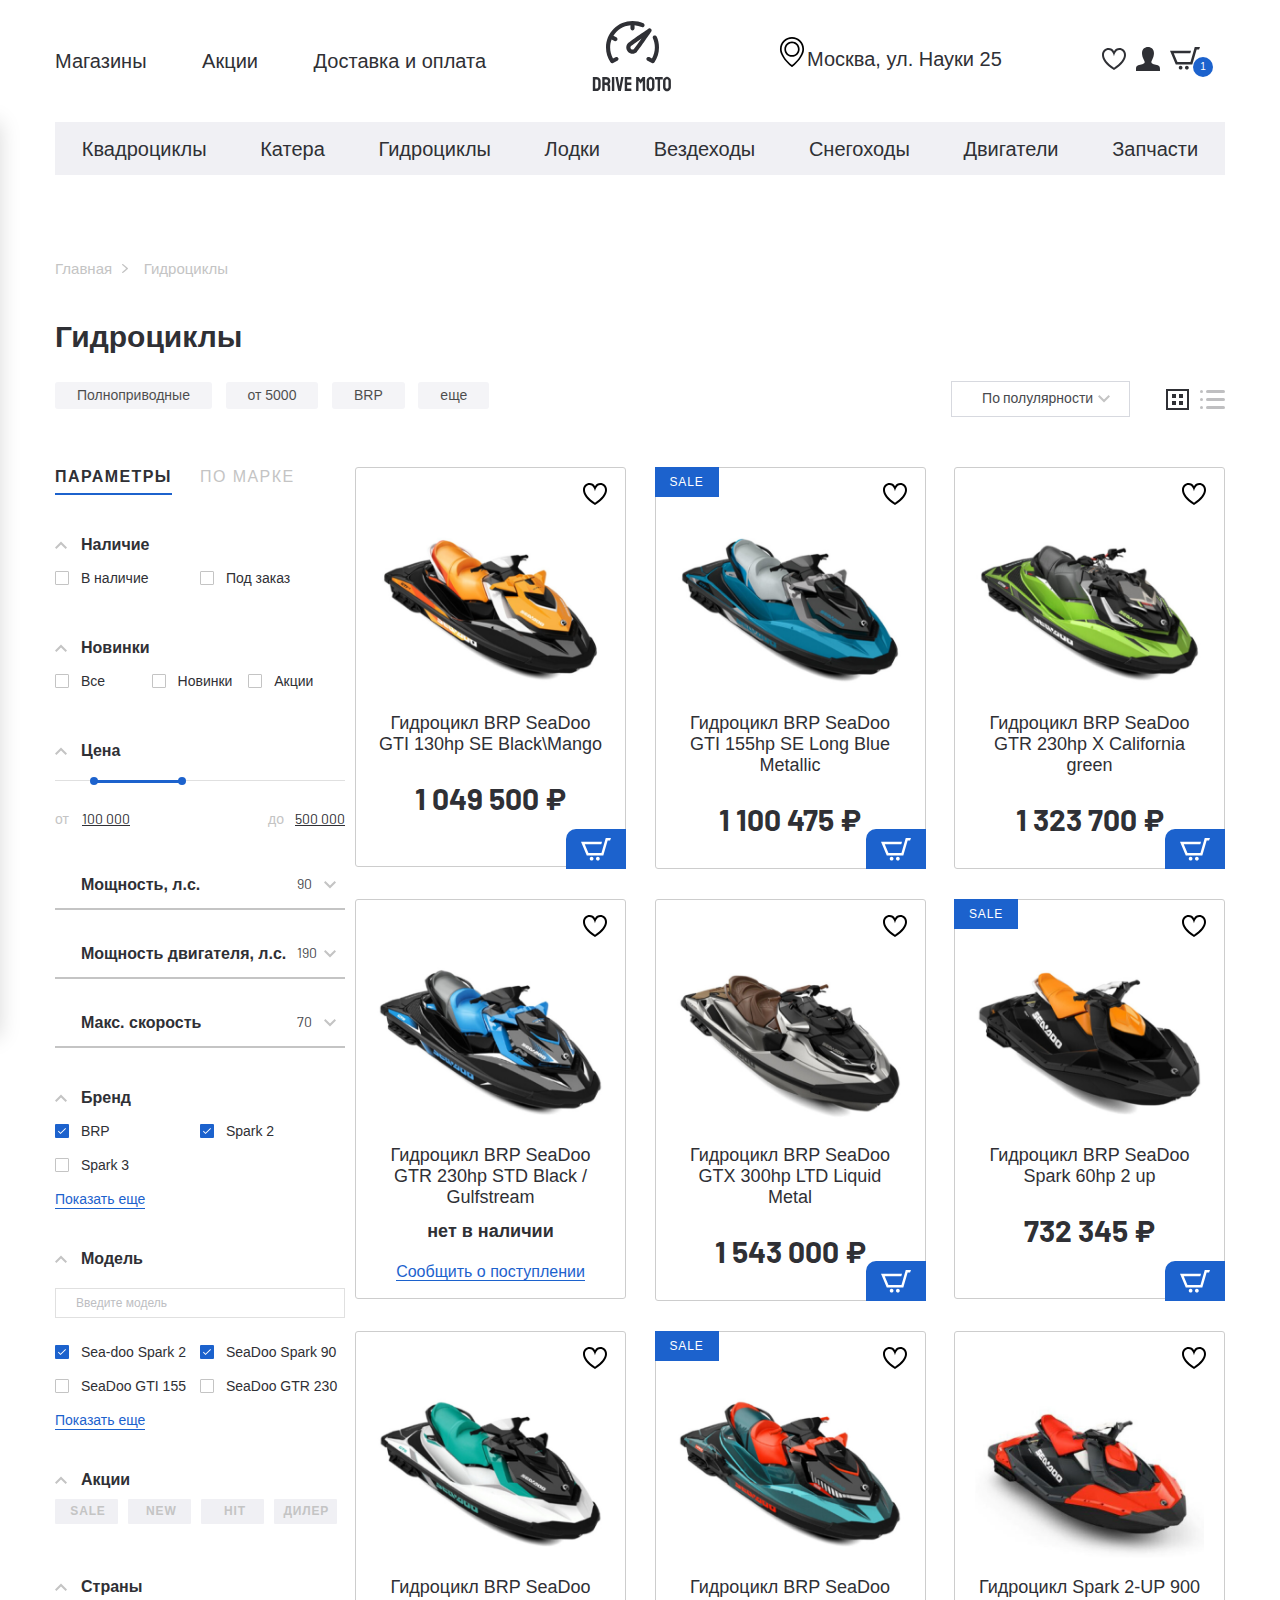
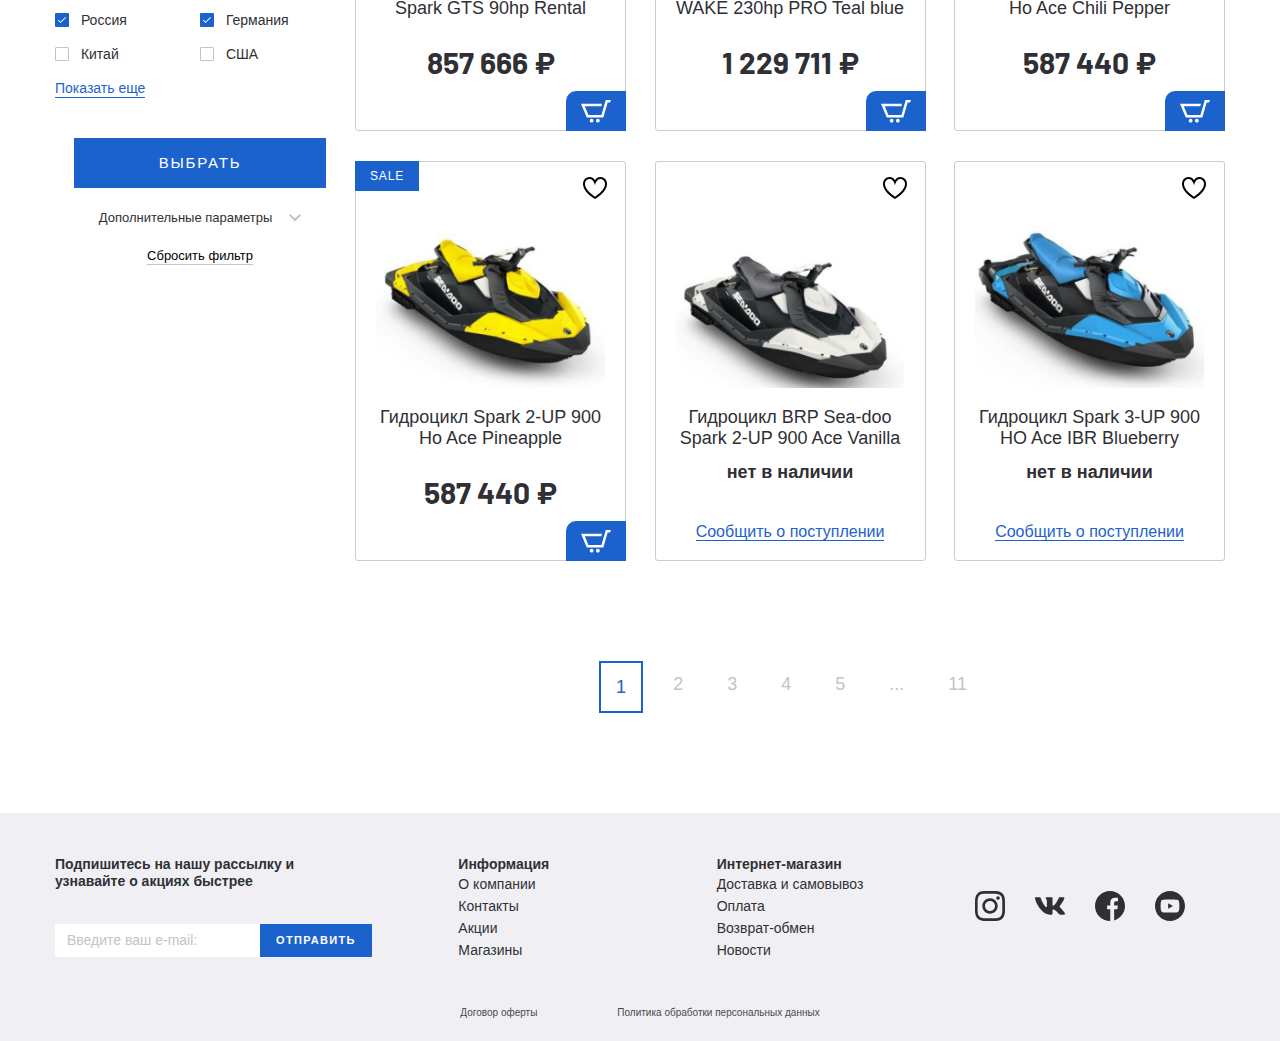
==== commit 8300d4fc: "Adaptive layout catalog page completed" ====
--- a/catalog.html
+++ b/catalog.html
@@ -248,584 +248,589 @@
 
 </div>
 
-<!--<section class="catalog">-->
-<!--    <div class="container">-->
-<!--        <h2 class="catalog__title">-->
-<!--            Гидроциклы-->
-<!--        </h2>-->
-<!--        <div class="catalog__filter">-->
-<!--            <div class="catalog__filter-items">-->
-<!--                <button>Полноприводные</button>-->
-<!--                <button>от 5000</button>-->
-<!--                <button>BRP</button>-->
-<!--                <button>еще</button>-->
-<!--            </div>-->
-<!--            <div class="catalog__filter-btn">-->
-<!--                <select class="filter-style select-item">-->
-<!--                    <option>По полулярности</option>-->
-<!--                    <option>По рейтингу</option>-->
-<!--                    <option>По цене</option>-->
-<!--                </select>-->
-<!--                <button class="catalog__filter-btngrid catalog__filter-button catalog__filter-button&#45;&#45;active">-->
-<!--                    <svg width="23" height="21" viewBox="0 0 23 21" fill="none" xmlns="http://www.w3.org/2000/svg">-->
-<!--                        <rect x="1" y="1" width="21" height="19" stroke="#2F3035" stroke-width="2"/>-->
-<!--                        <rect x="7" y="6" width="2" height="2" fill="#2F3035" stroke="#2F3035" stroke-width="2"/>-->
-<!--                        <rect x="7" y="13" width="2" height="2" fill="#2F3035" stroke="#2F3035" stroke-width="2"/>-->
-<!--                        <rect x="14" y="6" width="2" height="2" fill="#2F3035" stroke="#2F3035" stroke-width="2"/>-->
-<!--                        <rect x="14" y="13" width="2" height="2" fill="#2F3035" stroke="#2F3035" stroke-width="2"/>-->
-<!--                    </svg>-->
-<!--                </button>-->
-<!--                <button class="catalog__filter-btnline catalog__filter-button">-->
-<!--                    <svg width="25" height="19" viewBox="0 0 25 19" fill="none" xmlns="http://www.w3.org/2000/svg">-->
-<!--                        <g opacity="1">-->
-<!--                            <rect x="6" width="19" height="3" rx="1.5" fill="#2F3035"/>-->
-<!--                            <rect x="6" y="8" width="19" height="3" rx="1.5" fill="#2F3035"/>-->
-<!--                            <rect x="6" y="16" width="19" height="3" rx="1.5" fill="#2F3035"/>-->
-<!--                            <rect width="3" height="3" rx="1.5" fill="#2F3035"/>-->
-<!--                            <rect y="8" width="3" height="3" rx="1.5" fill="#2F3035"/>-->
-<!--                            <rect y="16" width="3" height="3" rx="1.5" fill="#2F3035"/>-->
-<!--                        </g>-->
-<!--                    </svg>-->
-<!--                </button>-->
-<!--            </div>-->
-<!--        </div>-->
-<!--        <div class="catalog__inner">-->
-<!--            <aside class="catalog__inner-aside aside-filter">-->
-<!--                <div class="tabs-wrapper">-->
-<!--                    <div class="tabs aside-filter__tabs">-->
-<!--                        <a class="tab aside-filter__tab tab&#45;&#45;active" href="#filter-1"><span>Параметры</span></a>-->
-<!--                        <a class="tab aside-filter__tab" href="#filter-2"><span>по марке</span></a>-->
-<!--                    </div>-->
-<!--                    <div class="tabs-container">-->
-<!--                        <div id="filter-1" class="tabs-content aside-filter__tabs-content tabs-content&#45;&#45;active">-->
-
-<!--                            <form class="aside-filter__form">-->
-<!--                                <ul class="aside-filter__list">-->
-<!--                                    <li class="aside-filter__item-drop">-->
-<!--                                        <p class="aside-filter__item-title filter__item-drop filter__item-drop&#45;&#45;active">Наличие</p>-->
-<!--                                        <div class="aside-filter__content">-->
-
-<!--                                            <div class="aside-filter__content-box">-->
-<!--                                                <label class="aside-filter__content-label">-->
-<!--                                                    <input class="filter-style" type="checkbox">-->
-<!--                                                    В наличие-->
-<!--                                                </label>-->
-<!--                                            </div>-->
-
-<!--                                            <div class="aside-filter__content-box">-->
-<!--                                                <label class="aside-filter__content-label">-->
-<!--                                                    <input class="filter-style" type="checkbox">-->
-<!--                                                    Под заказ-->
-<!--                                                </label>-->
-<!--                                            </div>-->
-
-<!--                                        </div>-->
-<!--                                    </li>-->
-<!--                                    <li class="aside-filter__item-drop">-->
-<!--                                        <p class="aside-filter__item-title filter__item-drop filter__item-drop&#45;&#45;active">Новинки</p>-->
-<!--                                        <div class="aside-filter__content aside-filter__content-radio">-->
-
-<!--                                            <div class="aside-filter__content-box">-->
-<!--                                                <label class="aside-filter__content-label">-->
-<!--                                                    <input class="filter-style" name="radio" type="radio">-->
-<!--                                                    Все-->
-<!--                                                </label>-->
-<!--                                            </div>-->
-
-<!--                                            <div class="aside-filter__content-box">-->
-<!--                                                <label class="aside-filter__content-label">-->
-<!--                                                    <input class="filter-style" name="radio" type="radio">-->
-<!--                                                    Новинки-->
-<!--                                                </label>-->
-<!--                                            </div>-->
-
-<!--                                            <div class="aside-filter__content-box">-->
-<!--                                                <label class="aside-filter__content-label">-->
-<!--                                                    <input class="filter-style" name="radio" type="radio">-->
-<!--                                                    Акции-->
-<!--                                                </label>-->
-<!--                                            </div>-->
-
-<!--                                        </div>-->
-<!--                                    </li>-->
-<!--                                    <li class="aside-filter__item-drop">-->
-<!--                                        <p class="aside-filter__item-title filter__item-drop filter__item-drop&#45;&#45;active">Цена</p>-->
-<!--                                        <div class="aside-filter__content">-->
-
-<!--                                            <input type="text" class="js-range-slider" name="my_range" value=""-->
-<!--                                                   data-min="100000"-->
-<!--                                                   data-max="500000"-->
-<!--                                                   data-from="150000"-->
-<!--                                                   data-to="275000"-->
-<!--                                            />-->
-
-<!--                                        </div>-->
-<!--                                    </li>-->
-
-
-<!--                                    <li class="aside-filter__item-list">-->
-<!--                                        <div class="filter__item-list">-->
-<!--                                            <p class="filter__item-listtitle">-->
-<!--                                                Мощность, л.с.-->
-<!--                                            </p>-->
-<!--                                            <select class="filter-style filter__item-listselect">-->
-<!--                                                <option>90</option>-->
-<!--                                                <option>130</option>-->
-<!--                                                <option>154</option>-->
-<!--                                                <option>230</option>-->
-<!--                                            </select>-->
-<!--                                        </div>-->
-
-<!--                                        <div class="filter__item-list">-->
-<!--                                            <p class="filter__item-listtitle">-->
-<!--                                                Мощность двигателя, л.с.-->
-<!--                                            </p>-->
-<!--                                            <select class="filter-style filter__item-listselect">-->
-<!--                                                <option>190</option>-->
-<!--                                                <option>230</option>-->
-<!--                                                <option>354</option>-->
-<!--                                                <option>390</option>-->
-<!--                                            </select>-->
-<!--                                        </div>-->
-
-<!--                                        <div class="filter__item-list">-->
-<!--                                            <p class="filter__item-listtitle">-->
-<!--                                                Макс. скорость-->
-<!--                                            </p>-->
-<!--                                            <select class="filter-style filter__item-listselect">-->
-<!--                                                <option>70</option>-->
-<!--                                                <option>80</option>-->
-<!--                                                <option>110</option>-->
-<!--                                                <option>120</option>-->
-<!--                                            </select>-->
-<!--                                        </div>-->
-<!--                                    </li>-->
-
-<!--                                    <li class="aside-filter__item-drop">-->
-<!--                                        <p class="aside-filter__item-title filter__item-drop filter__item-drop&#45;&#45;active">Бренд</p>-->
-<!--                                        <div class="aside-filter__content">-->
-
-<!--                                            <div class="aside-filter__content-box">-->
-<!--                                                <label class="aside-filter__content-label">-->
-<!--                                                    <input class="filter-style" type="checkbox" checked>-->
-<!--                                                    BRP-->
-<!--                                                </label>-->
-<!--                                            </div>-->
-
-<!--                                            <div class="aside-filter__content-box">-->
-<!--                                                <label class="aside-filter__content-label">-->
-<!--                                                    <input class="filter-style" type="checkbox" checked>-->
-<!--                                                    Spark 2-->
-<!--                                                </label>-->
-<!--                                            </div>-->
-
-<!--                                            <div class="aside-filter__content-box">-->
-<!--                                                <label class="aside-filter__content-label">-->
-<!--                                                    <input class="filter-style" type="checkbox">-->
-<!--                                                    Spark 3-->
-<!--                                                </label>-->
-<!--                                            </div>-->
-
-<!--                                            <div class="filter-more">-->
-<!--                                                <button class="filter-more__btn">Показать еще</button>-->
-<!--                                            </div>-->
-
-<!--                                        </div>-->
-
-<!--                                    </li>-->
-<!--                                    <li class="aside-filter__item-drop">-->
-<!--                                        <p class="aside-filter__item-title filter__item-drop filter__item-drop&#45;&#45;active">Модель</p>-->
-<!--                                        <div class="aside-filter__content">-->
-
-<!--                                            <input class="filter-search" type="text" placeholder="Введите модель">-->
-
-<!--                                            <div class="aside-filter__content-box">-->
-<!--                                                <label class="aside-filter__content-label">-->
-<!--                                                    <input class="filter-style" type="checkbox" checked>-->
-<!--                                                    Sea-doo Spark 2-->
-<!--                                                </label>-->
-<!--                                            </div>-->
-
-<!--                                            <div class="aside-filter__content-box">-->
-<!--                                                <label class="aside-filter__content-label">-->
-<!--                                                    <input class="filter-style" type="checkbox" checked>-->
-<!--                                                    SeaDoo Spark 90-->
-<!--                                                </label>-->
-<!--                                            </div>-->
-
-<!--                                            <div class="aside-filter__content-box">-->
-<!--                                                <label class="aside-filter__content-label">-->
-<!--                                                    <input class="filter-style" type="checkbox">-->
-<!--                                                    SeaDoo GTI 155-->
-<!--                                                </label>-->
-<!--                                            </div>-->
-
-<!--                                            <div class="aside-filter__content-box">-->
-<!--                                                <label class="aside-filter__content-label">-->
-<!--                                                    <input class="filter-style" type="checkbox">-->
-<!--                                                    SeaDoo GTR 230-->
-<!--                                                </label>-->
-<!--                                            </div>-->
-
-<!--                                            <div class="filter-more">-->
-<!--                                                <button class="filter-more__btn">Показать еще</button>-->
-<!--                                            </div>-->
-
-<!--                                        </div>-->
-<!--                                    </li>-->
-<!--                                    <li class="aside-filter__item-drop btn-checked">-->
-<!--                                        <p class="aside-filter__item-title filter__item-drop filter__item-drop&#45;&#45;active">Акции</p>-->
-<!--                                        <div class="aside-filter__content">-->
-
-<!--                                            <div class="aside-filter__content-box">-->
-<!--                                                <label class="aside-filter__content-label">-->
-<!--                                                    <input class="filter-style" type="checkbox">-->
-<!--                                                    <span class="btn-checked__text">SALE</span>-->
-<!--                                                </label>-->
-<!--                                            </div>-->
-
-<!--                                            <div class="aside-filter__content-box">-->
-<!--                                                <label class="aside-filter__content-label">-->
-<!--                                                    <input class="filter-style" type="checkbox">-->
-<!--                                                    <span class="btn-checked__text">NEW</span>-->
-<!--                                                </label>-->
-<!--                                            </div>-->
-
-<!--                                            <div class="aside-filter__content-box">-->
-<!--                                                <label class="aside-filter__content-label">-->
-<!--                                                    <input class="filter-style" type="checkbox">-->
-<!--                                                    <span class="btn-checked__text">HIT</span>-->
-<!--                                                </label>-->
-<!--                                            </div>-->
-
-<!--                                            <div class="aside-filter__content-box">-->
-<!--                                                <label class="aside-filter__content-label">-->
-<!--                                                    <input class="filter-style" type="checkbox">-->
-<!--                                                    <span class="btn-checked__text">ДИЛЕР</span>-->
-<!--                                                </label>-->
-<!--                                            </div>-->
-
-<!--                                        </div>-->
-<!--                                    </li>-->
-<!--                                    <li class="aside-filter__item-drop">-->
-<!--                                        <p class="aside-filter__item-title filter__item-drop filter__item-drop&#45;&#45;active">Страны</p>-->
-<!--                                        <div class="aside-filter__content">-->
-
-<!--                                            <div class="aside-filter__content-box">-->
-<!--                                                <label class="aside-filter__content-label">-->
-<!--                                                    <input class="filter-style" type="checkbox" checked>-->
-<!--                                                    Россия-->
-<!--                                                </label>-->
-<!--                                            </div>-->
-
-<!--                                            <div class="aside-filter__content-box">-->
-<!--                                                <label class="aside-filter__content-label">-->
-<!--                                                    <input class="filter-style" type="checkbox" checked>-->
-<!--                                                    Германия-->
-<!--                                                </label>-->
-<!--                                            </div>-->
-
-<!--                                            <div class="aside-filter__content-box">-->
-<!--                                                <label class="aside-filter__content-label">-->
-<!--                                                    <input class="filter-style" type="checkbox">-->
-<!--                                                    Китай-->
-<!--                                                </label>-->
-<!--                                            </div>-->
-
-<!--                                            <div class="aside-filter__content-box">-->
-<!--                                                <label class="aside-filter__content-label">-->
-<!--                                                    <input class="filter-style" type="checkbox">-->
-<!--                                                    CША-->
-<!--                                                </label>-->
-<!--                                            </div>-->
-
-<!--                                            <div class="filter-more">-->
-<!--                                                <button class="filter-more__btn">Показать еще</button>-->
-<!--                                            </div>-->
-<!--                                        </div>-->
-<!--                                    </li>-->
-<!--                                    <li class="aside-filter__item-drop aside-filter__item-btn">-->
-<!--                                        <button class="filter-btn__send filter-btn__send&#45;&#45;active" type="submit">ВЫБРАТЬ</button>-->
-<!--                                        <p class="filter-extra">Дополнительные параметры</p>-->
-<!--                                        <div class="filter-extra-content">more</div>-->
-<!--                                        <button class="filter-btn__reset" type="submit">Сбросить фильтр</button>-->
-<!--                                    </li>-->
-<!--                                </ul>-->
-<!--                            </form>-->
-
-<!--                        </div>-->
-<!--                        <div id="filter-2" class="tabs-content aside-filter__tabs-content">content 2</div>-->
-<!--                    </div>-->
-<!--                </div>-->
-<!--            </aside>-->
-<!--            <div class="catalog__inner-list">-->
-<!--                <div class="product-item__wrapper">-->
-<!--                    <button class="product-item__favorite"></button>-->
-<!--                    <button class="product-item__basket">-->
-<!--                        <img src="images/basket-white.svg" alt="basket">-->
-<!--                    </button>-->
-<!--                    <a class="product-item__notify-link" href="#"><span>Сообщить о поступлении</span></a>-->
-<!--                    <a class="product-item" href="#">-->
-<!--                        <p class="product-item__hover-text">-->
-<!--                            посмотреть товар-->
-<!--                        </p>-->
-<!--                        <img class="product-item__img" src="images/content/gidrotsik-1.png" alt="">-->
-<!--                        <h4 class="product-item__title">-->
-<!--                            Гидроцикл BRP SeaDoo GTI 130hp SE Black\Mango-->
-<!--                        </h4>-->
-<!--                        <p class="price product-item__price">-->
-<!--                            1 049 500 ₽-->
-<!--                        </p>-->
-<!--                        <p class="product-item__notify-text">нет в наличии</p>-->
-<!--                    </a>-->
-<!--                </div>-->
-
-<!--                <div class="product-item__wrapper">-->
-<!--                    <button class="product-item__favorite"></button>-->
-<!--                    <button class="product-item__basket">-->
-<!--                        <img src="images/basket-white.svg" alt="basket">-->
-<!--                    </button>-->
-<!--                    <a class="product-item__notify-link" href="#"><span>Сообщить о поступлении</span></a>-->
-<!--                    <a class="product-item product-item&#45;&#45;sale" href="product-page.html">-->
-<!--                        <p class="product-item__hover-text">-->
-<!--                            посмотреть товар-->
-<!--                        </p>-->
-<!--                        <img class="product-item__img" src="images/content/gidrotsik-2.png" alt="">-->
-<!--                        <h4 class="product-item__title">-->
-<!--                            Гидроцикл BRP SeaDoo GTI 155hp SE Long Blue Metallic-->
-<!--                        </h4>-->
-<!--                        <p class="price product-item__price">-->
-<!--                            1 100 475 ₽-->
-<!--                        </p>-->
-<!--                        <p class="product-item__notify-text">нет в наличии</p>-->
-<!--                    </a>-->
-<!--                </div>-->
-
-<!--                <div class="product-item__wrapper">-->
-<!--                    <button class="product-item__favorite"></button>-->
-<!--                    <button class="product-item__basket">-->
-<!--                        <img src="images/basket-white.svg" alt="basket">-->
-<!--                    </button>-->
-<!--                    <a class="product-item__notify-link" href="#"><span>Сообщить о поступлении</span></a>-->
-<!--                    <a class="product-item" href="#">-->
-<!--                        <p class="product-item__hover-text">-->
-<!--                            посмотреть товар-->
-<!--                        </p>-->
-<!--                        <img class="product-item__img" src="images/content/gidrotsik-3.png" alt="">-->
-<!--                        <h4 class="product-item__title">-->
-<!--                            Гидроцикл BRP SeaDoo GTR 230hp X California green-->
-<!--                        </h4>-->
-<!--                        <p class="price product-item__price">-->
-<!--                            1 323 700 ₽-->
-<!--                        </p>-->
-<!--                        <p class="product-item__notify-text">нет в наличии</p>-->
-<!--                    </a>-->
-<!--                </div>-->
-
-<!--                <div class="product-item__wrapper product-item__not-available">-->
-<!--                    <button class="product-item__favorite"></button>-->
-<!--                    <button class="product-item__basket">-->
-<!--                        <img src="images/basket-white.svg" alt="basket">-->
-<!--                    </button>-->
-<!--                    <a class="product-item__notify-link" href="#"><span>Сообщить о поступлении</span></a>-->
-<!--                    <a class="product-item" href="#">-->
-<!--                        <p class="product-item__hover-text">-->
-<!--                            посмотреть товар-->
-<!--                        </p>-->
-<!--                        <img class="product-item__img" src="images/content/gidrotsik-4.png" alt="">-->
-<!--                        <h4 class="product-item__title">-->
-<!--                            Гидроцикл BRP SeaDoo GTR 230hp STD Black / Gulfstream-->
-<!--                        </h4>-->
-<!--                        <p class="price product-item__price">-->
-<!--                            1 049 500 ₽-->
-<!--                        </p>-->
-<!--                        <p class="product-item__notify-text">нет в наличии</p>-->
-<!--                    </a>-->
-<!--                </div>-->
-
-<!--                <div class="product-item__wrapper">-->
-<!--                    <button class="product-item__favorite"></button>-->
-<!--                    <button class="product-item__basket">-->
-<!--                        <img src="images/basket-white.svg" alt="basket">-->
-<!--                    </button>-->
-<!--                    <a class="product-item__notify-link" href="#"><span>Сообщить о поступлении</span></a>-->
-<!--                    <a class="product-item" href="#">-->
-<!--                        <p class="product-item__hover-text">-->
-<!--                            посмотреть товар-->
-<!--                        </p>-->
-<!--                        <img class="product-item__img" src="images/content/gidrotsik-5.png" alt="">-->
-<!--                        <h4 class="product-item__title">-->
-<!--                            Гидроцикл BRP SeaDoo GTX 300hp LTD Liquid Metal-->
-<!--                        </h4>-->
-<!--                        <p class="price product-item__price">-->
-<!--                            1 543 000 ₽-->
-<!--                        </p>-->
-<!--                        <p class="product-item__notify-text">нет в наличии</p>-->
-<!--                    </a>-->
-<!--                </div>-->
-
-<!--                <div class="product-item__wrapper">-->
-<!--                    <button class="product-item__favorite"></button>-->
-<!--                    <button class="product-item__basket">-->
-<!--                        <img src="images/basket-white.svg" alt="basket">-->
-<!--                    </button>-->
-<!--                    <a class="product-item__notify-link" href="#"><span>Сообщить о поступлении</span></a>-->
-<!--                    <a class="product-item product-item&#45;&#45;sale" href="#">-->
-<!--                        <p class="product-item__hover-text">-->
-<!--                            посмотреть товар-->
-<!--                        </p>-->
-<!--                        <img class="product-item__img" src="images/content/gidrotsik-6.png" alt="">-->
-<!--                        <h4 class="product-item__title">-->
-<!--                            Гидроцикл BRP SeaDoo Spark 60hp 2 up-->
-<!--                        </h4>-->
-<!--                        <p class="price product-item__price">-->
-<!--                            732 345 ₽-->
-<!--                        </p>-->
-<!--                        <p class="product-item__notify-text">нет в наличии</p>-->
-<!--                    </a>-->
-<!--                </div>-->
-
-<!--                <div class="product-item__wrapper">-->
-<!--                    <button class="product-item__favorite"></button>-->
-<!--                    <button class="product-item__basket">-->
-<!--                        <img src="images/basket-white.svg" alt="basket">-->
-<!--                    </button>-->
-<!--                    <a class="product-item__notify-link" href="#"><span>Сообщить о поступлении</span></a>-->
-<!--                    <a class="product-item" href="#">-->
-<!--                        <p class="product-item__hover-text">-->
-<!--                            посмотреть товар-->
-<!--                        </p>-->
-<!--                        <img class="product-item__img" src="images/content/gidrotsik-7.png" alt="">-->
-<!--                        <h4 class="product-item__title">-->
-<!--                            Гидроцикл BRP SeaDoo Spark GTS 90hp Rental-->
-<!--                        </h4>-->
-<!--                        <p class="price product-item__price">-->
-<!--                            857 666 ₽-->
-<!--                        </p>-->
-<!--                        <p class="product-item__notify-text">нет в наличии</p>-->
-<!--                    </a>-->
-<!--                </div>-->
-
-<!--                <div class="product-item__wrapper">-->
-<!--                    <button class="product-item__favorite"></button>-->
-<!--                    <button class="product-item__basket">-->
-<!--                        <img src="images/basket-white.svg" alt="basket">-->
-<!--                    </button>-->
-<!--                    <a class="product-item__notify-link" href="#"><span>Сообщить о поступлении</span></a>-->
-<!--                    <a class="product-item product-item&#45;&#45;sale" href="#">-->
-<!--                        <p class="product-item__hover-text">-->
-<!--                            посмотреть товар-->
-<!--                        </p>-->
-<!--                        <img class="product-item__img" src="images/content/gidrotsik-8.png" alt="">-->
-<!--                        <h4 class="product-item__title">-->
-<!--                            Гидроцикл BRP SeaDoo WAKE 230hp PRO Teal blue-->
-<!--                        </h4>-->
-<!--                        <p class="price product-item__price">-->
-<!--                            1 229 711 ₽-->
-<!--                        </p>-->
-<!--                        <p class="product-item__notify-text">нет в наличии</p>-->
-<!--                    </a>-->
-<!--                </div>-->
-
-<!--                <div class="product-item__wrapper">-->
-<!--                    <button class="product-item__favorite"></button>-->
-<!--                    <button class="product-item__basket">-->
-<!--                        <img src="images/basket-white.svg" alt="basket">-->
-<!--                    </button>-->
-<!--                    <a class="product-item__notify-link" href="#"><span>Сообщить о поступлении</span></a>-->
-<!--                    <a class="product-item" href="#">-->
-<!--                        <p class="product-item__hover-text">-->
-<!--                            посмотреть товар-->
-<!--                        </p>-->
-<!--                        <img class="product-item__img" src="images/content/gidrotsik-9.png" alt="">-->
-<!--                        <h4 class="product-item__title">-->
-<!--                            Гидроцикл Spark 2-UP 900 Ho Ace Chili Pepper-->
-<!--                        </h4>-->
-<!--                        <p class="price product-item__price">-->
-<!--                            587 440 ₽-->
-<!--                        </p>-->
-<!--                        <p class="product-item__notify-text">нет в наличии</p>-->
-<!--                    </a>-->
-<!--                </div>-->
-
-<!--                <div class="product-item__wrapper">-->
-<!--                    <button class="product-item__favorite"></button>-->
-<!--                    <button class="product-item__basket">-->
-<!--                        <img src="images/basket-white.svg" alt="basket">-->
-<!--                    </button>-->
-<!--                    <a class="product-item__notify-link" href="#"><span>Сообщить о поступлении</span></a>-->
-<!--                    <a class="product-item product-item&#45;&#45;sale" href="#">-->
-<!--                        <p class="product-item__hover-text">-->
-<!--                            посмотреть товар-->
-<!--                        </p>-->
-<!--                        <img class="product-item__img" src="images/content/gidrotsik-10.png" alt="">-->
-<!--                        <h4 class="product-item__title">-->
-<!--                            Гидроцикл Spark 2-UP 900 Ho Ace Pineapple-->
-<!--                        </h4>-->
-<!--                        <p class="price product-item__price">-->
-<!--                            587 440 ₽-->
-<!--                        </p>-->
-<!--                        <p class="product-item__notify-text">нет в наличии</p>-->
-<!--                    </a>-->
-<!--                </div>-->
-
-<!--                <div class="product-item__wrapper product-item__not-available">-->
-<!--                    <button class="product-item__favorite"></button>-->
-<!--                    <button class="product-item__basket">-->
-<!--                        <img src="images/basket-white.svg" alt="basket">-->
-<!--                    </button>-->
-<!--                    <a class="product-item__notify-link" href="#"><span>Сообщить о поступлении</span></a>-->
-<!--                    <a class="product-item" href="#">-->
-<!--                        <p class="product-item__hover-text">-->
-<!--                            посмотреть товар-->
-<!--                        </p>-->
-<!--                        <img class="product-item__img" src="images/content/gidrotsik-11.png" alt="">-->
-<!--                        <h4 class="product-item__title">-->
-<!--                            Гидроцикл BRP Sea-doo Spark 2-UP 900 Ace Vanilla-->
-<!--                        </h4>-->
-<!--                        <p class="price product-item__price">-->
-<!--                            1 049 500 ₽-->
-<!--                        </p>-->
-<!--                        <p class="product-item__notify-text">нет в наличии</p>-->
-<!--                    </a>-->
-<!--                </div>-->
-
-<!--                <div class="product-item__wrapper product-item__not-available">-->
-<!--                    <button class="product-item__favorite"></button>-->
-<!--                    <button class="product-item__basket">-->
-<!--                        <img src="images/basket-white.svg" alt="basket">-->
-<!--                    </button>-->
-<!--                    <a class="product-item__notify-link" href="#"><span>Сообщить о поступлении</span></a>-->
-<!--                    <a class="product-item" href="#">-->
-<!--                        <p class="product-item__hover-text">-->
-<!--                            посмотреть товар-->
-<!--                        </p>-->
-<!--                        <img class="product-item__img" src="images/content/gidrotsik-12.png" alt="">-->
-<!--                        <h4 class="product-item__title">-->
-<!--                            Гидроцикл Spark 3-UP 900 HO Ace IBR Blueberry-->
-<!--                        </h4>-->
-<!--                        <p class="price product-item__price">-->
-<!--                            1 049 500 ₽-->
-<!--                        </p>-->
-<!--                        <p class="product-item__notify-text">нет в наличии</p>-->
-<!--                    </a>-->
-<!--                </div>-->
-
-<!--                <div class="pagination">-->
-<!--                    <ul class="pagination-list">-->
-<!--                        <li class="pagination-list__item active"><a href="#">1</a></li>-->
-<!--                        <li class="pagination-list__item"><a href="#">2</a></li>-->
-<!--                        <li class="pagination-list__item"><a href="#">3</a></li>-->
-<!--                        <li class="pagination-list__item"><a href="#">4</a></li>-->
-<!--                        <li class="pagination-list__item"><a href="#">5</a></li>-->
-<!--                        <li class="pagination-list__item pagination-list__item-dots"><span>...</span></li>-->
-<!--                        <li class="pagination-list__item"><a href="#">11</a></li>-->
-<!--                    </ul>-->
-<!--                </div>-->
-<!--            </div>-->
-<!--        </div>-->
-<!--    </div>-->
-<!--</section>-->
+<section class="catalog">
+    <div class="container">
+        <h2 class="catalog__title">
+            Гидроциклы
+        </h2>
+        <div class="catalog__filter">
+            <div class="catalog__filter-itemsinner">
+                <div class="catalog__filter-items mobile-overflow">
+                    <button>Полноприводные</button>
+                    <button>от 5000</button>
+                    <button>BRP</button>
+                    <button>еще</button>
+                </div>
+            </div>
+            <div class="catalog__filter-btn">
+                <select class="filter-style select-item">
+                    <option>По полулярности</option>
+                    <option>По рейтингу</option>
+                    <option>По цене</option>
+                </select>
+                <button class="catalog__filter-btngrid catalog__filter-button catalog__filter-button--active">
+                    <svg width="23" height="21" viewBox="0 0 23 21" fill="none" xmlns="http://www.w3.org/2000/svg">
+                        <rect x="1" y="1" width="21" height="19" stroke="#2F3035" stroke-width="2"/>
+                        <rect x="7" y="6" width="2" height="2" fill="#2F3035" stroke="#2F3035" stroke-width="2"/>
+                        <rect x="7" y="13" width="2" height="2" fill="#2F3035" stroke="#2F3035" stroke-width="2"/>
+                        <rect x="14" y="6" width="2" height="2" fill="#2F3035" stroke="#2F3035" stroke-width="2"/>
+                        <rect x="14" y="13" width="2" height="2" fill="#2F3035" stroke="#2F3035" stroke-width="2"/>
+                    </svg>
+                </button>
+                <button class="catalog__filter-btnline catalog__filter-button">
+                    <svg width="25" height="19" viewBox="0 0 25 19" fill="none" xmlns="http://www.w3.org/2000/svg">
+                        <g opacity="1">
+                            <rect x="6" width="19" height="3" rx="1.5" fill="#2F3035"/>
+                            <rect x="6" y="8" width="19" height="3" rx="1.5" fill="#2F3035"/>
+                            <rect x="6" y="16" width="19" height="3" rx="1.5" fill="#2F3035"/>
+                            <rect width="3" height="3" rx="1.5" fill="#2F3035"/>
+                            <rect y="8" width="3" height="3" rx="1.5" fill="#2F3035"/>
+                            <rect y="16" width="3" height="3" rx="1.5" fill="#2F3035"/>
+                        </g>
+                    </svg>
+                </button>
+            </div>
+        </div>
+        <div class="catalog__inner">
+            <div class="aside__btn">
+                Фильтер
+            </div>
+            <aside class="catalog__inner-aside aside-filter">
+                <div class="tabs-wrapper tabs-wrapper--no-scroll">
+                    <div class="tabs aside-filter__tabs">
+                        <a class="tab aside-filter__tab tab--active" href="#filter-1"><span>Параметры</span></a>
+                        <a class="tab aside-filter__tab" href="#filter-2"><span>по марке</span></a>
+                    </div>
+                    <div class="tabs-container">
+                        <div id="filter-1" class="tabs-content aside-filter__tabs-content tabs-content--active">
+
+                            <form class="aside-filter__form">
+                                <ul class="aside-filter__list">
+                                    <li class="aside-filter__item-drop">
+                                        <p class="aside-filter__item-title filter__item-drop filter__item-drop--active">Наличие</p>
+                                        <div class="aside-filter__content">
+
+                                            <div class="aside-filter__content-box">
+                                                <label class="aside-filter__content-label">
+                                                    <input class="filter-style" type="checkbox">
+                                                    В наличие
+                                                </label>
+                                            </div>
+
+                                            <div class="aside-filter__content-box">
+                                                <label class="aside-filter__content-label">
+                                                    <input class="filter-style" type="checkbox">
+                                                    Под заказ
+                                                </label>
+                                            </div>
+
+                                        </div>
+                                    </li>
+                                    <li class="aside-filter__item-drop">
+                                        <p class="aside-filter__item-title filter__item-drop filter__item-drop--active">Новинки</p>
+                                        <div class="aside-filter__content aside-filter__content-radio">
+
+                                            <div class="aside-filter__content-box">
+                                                <label class="aside-filter__content-label">
+                                                    <input class="filter-style" name="radio" type="radio">
+                                                    Все
+                                                </label>
+                                            </div>
+
+                                            <div class="aside-filter__content-box">
+                                                <label class="aside-filter__content-label">
+                                                    <input class="filter-style" name="radio" type="radio">
+                                                    Новинки
+                                                </label>
+                                            </div>
+
+                                            <div class="aside-filter__content-box">
+                                                <label class="aside-filter__content-label">
+                                                    <input class="filter-style" name="radio" type="radio">
+                                                    Акции
+                                                </label>
+                                            </div>
+
+                                        </div>
+                                    </li>
+                                    <li class="aside-filter__item-drop">
+                                        <p class="aside-filter__item-title filter__item-drop filter__item-drop--active">Цена</p>
+                                        <div class="aside-filter__content">
+
+                                            <input type="text" class="js-range-slider" name="my_range" value=""
+                                                   data-min="100000"
+                                                   data-max="500000"
+                                                   data-from="150000"
+                                                   data-to="275000"
+                                            />
+
+                                        </div>
+                                    </li>
+
+
+                                    <li class="aside-filter__item-list">
+                                        <div class="filter__item-list">
+                                            <p class="filter__item-listtitle">
+                                                Мощность, л.с.
+                                            </p>
+                                            <select class="filter-style filter__item-listselect">
+                                                <option>90</option>
+                                                <option>130</option>
+                                                <option>154</option>
+                                                <option>230</option>
+                                            </select>
+                                        </div>
+
+                                        <div class="filter__item-list">
+                                            <p class="filter__item-listtitle">
+                                                Мощность двигателя, л.с.
+                                            </p>
+                                            <select class="filter-style filter__item-listselect">
+                                                <option>190</option>
+                                                <option>230</option>
+                                                <option>354</option>
+                                                <option>390</option>
+                                            </select>
+                                        </div>
+
+                                        <div class="filter__item-list">
+                                            <p class="filter__item-listtitle">
+                                                Макс. скорость
+                                            </p>
+                                            <select class="filter-style filter__item-listselect">
+                                                <option>70</option>
+                                                <option>80</option>
+                                                <option>110</option>
+                                                <option>120</option>
+                                            </select>
+                                        </div>
+                                    </li>
+
+                                    <li class="aside-filter__item-drop">
+                                        <p class="aside-filter__item-title filter__item-drop filter__item-drop--active">Бренд</p>
+                                        <div class="aside-filter__content">
+
+                                            <div class="aside-filter__content-box">
+                                                <label class="aside-filter__content-label">
+                                                    <input class="filter-style" type="checkbox" checked>
+                                                    BRP
+                                                </label>
+                                            </div>
+
+                                            <div class="aside-filter__content-box">
+                                                <label class="aside-filter__content-label">
+                                                    <input class="filter-style" type="checkbox" checked>
+                                                    Spark 2
+                                                </label>
+                                            </div>
+
+                                            <div class="aside-filter__content-box">
+                                                <label class="aside-filter__content-label">
+                                                    <input class="filter-style" type="checkbox">
+                                                    Spark 3
+                                                </label>
+                                            </div>
+
+                                            <div class="filter-more">
+                                                <button class="filter-more__btn">Показать еще</button>
+                                            </div>
+
+                                        </div>
+
+                                    </li>
+                                    <li class="aside-filter__item-drop">
+                                        <p class="aside-filter__item-title filter__item-drop filter__item-drop--active">Модель</p>
+                                        <div class="aside-filter__content">
+
+                                            <input class="filter-search" type="text" placeholder="Введите модель">
+
+                                            <div class="aside-filter__content-box">
+                                                <label class="aside-filter__content-label">
+                                                    <input class="filter-style" type="checkbox" checked>
+                                                    Sea-doo Spark 2
+                                                </label>
+                                            </div>
+
+                                            <div class="aside-filter__content-box">
+                                                <label class="aside-filter__content-label">
+                                                    <input class="filter-style" type="checkbox" checked>
+                                                    SeaDoo Spark 90
+                                                </label>
+                                            </div>
+
+                                            <div class="aside-filter__content-box">
+                                                <label class="aside-filter__content-label">
+                                                    <input class="filter-style" type="checkbox">
+                                                    SeaDoo GTI 155
+                                                </label>
+                                            </div>
+
+                                            <div class="aside-filter__content-box">
+                                                <label class="aside-filter__content-label">
+                                                    <input class="filter-style" type="checkbox">
+                                                    SeaDoo GTR 230
+                                                </label>
+                                            </div>
+
+                                            <div class="filter-more">
+                                                <button class="filter-more__btn">Показать еще</button>
+                                            </div>
+
+                                        </div>
+                                    </li>
+                                    <li class="aside-filter__item-drop btn-checked">
+                                        <p class="aside-filter__item-title filter__item-drop filter__item-drop--active">Акции</p>
+                                        <div class="aside-filter__content">
+
+                                            <div class="aside-filter__content-box">
+                                                <label class="aside-filter__content-label">
+                                                    <input class="filter-style" type="checkbox">
+                                                    <span class="btn-checked__text">SALE</span>
+                                                </label>
+                                            </div>
+
+                                            <div class="aside-filter__content-box">
+                                                <label class="aside-filter__content-label">
+                                                    <input class="filter-style" type="checkbox">
+                                                    <span class="btn-checked__text">NEW</span>
+                                                </label>
+                                            </div>
+
+                                            <div class="aside-filter__content-box">
+                                                <label class="aside-filter__content-label">
+                                                    <input class="filter-style" type="checkbox">
+                                                    <span class="btn-checked__text">HIT</span>
+                                                </label>
+                                            </div>
+
+                                            <div class="aside-filter__content-box">
+                                                <label class="aside-filter__content-label">
+                                                    <input class="filter-style" type="checkbox">
+                                                    <span class="btn-checked__text">ДИЛЕР</span>
+                                                </label>
+                                            </div>
+
+                                        </div>
+                                    </li>
+                                    <li class="aside-filter__item-drop">
+                                        <p class="aside-filter__item-title filter__item-drop filter__item-drop--active">Страны</p>
+                                        <div class="aside-filter__content">
+
+                                            <div class="aside-filter__content-box">
+                                                <label class="aside-filter__content-label">
+                                                    <input class="filter-style" type="checkbox" checked>
+                                                    Россия
+                                                </label>
+                                            </div>
+
+                                            <div class="aside-filter__content-box">
+                                                <label class="aside-filter__content-label">
+                                                    <input class="filter-style" type="checkbox" checked>
+                                                    Германия
+                                                </label>
+                                            </div>
+
+                                            <div class="aside-filter__content-box">
+                                                <label class="aside-filter__content-label">
+                                                    <input class="filter-style" type="checkbox">
+                                                    Китай
+                                                </label>
+                                            </div>
+
+                                            <div class="aside-filter__content-box">
+                                                <label class="aside-filter__content-label">
+                                                    <input class="filter-style" type="checkbox">
+                                                    CША
+                                                </label>
+                                            </div>
+
+                                            <div class="filter-more">
+                                                <button class="filter-more__btn">Показать еще</button>
+                                            </div>
+                                        </div>
+                                    </li>
+                                    <li class="aside-filter__item-drop aside-filter__item-btn">
+                                        <button class="filter-btn__send filter-btn__send--active" type="submit">ВЫБРАТЬ</button>
+                                        <p class="filter-extra">Дополнительные параметры</p>
+                                        <div class="filter-extra-content">more</div>
+                                        <button class="filter-btn__reset" type="submit">Сбросить фильтр</button>
+                                    </li>
+                                </ul>
+                            </form>
+
+                        </div>
+                        <div id="filter-2" class="tabs-content aside-filter__tabs-content">content 2</div>
+                    </div>
+                </div>
+            </aside>
+            <div class="catalog__inner-list">
+                <div class="product-item__wrapper">
+                    <button class="product-item__favorite"></button>
+                    <button class="product-item__basket">
+                        <img src="images/basket-white.svg" alt="basket">
+                    </button>
+                    <a class="product-item__notify-link" href="#"><span>Сообщить о поступлении</span></a>
+                    <a class="product-item" href="#">
+                        <p class="product-item__hover-text">
+                            посмотреть товар
+                        </p>
+                        <img class="product-item__img" src="images/content/gidrotsik-1.png" alt="">
+                        <h4 class="product-item__title">
+                            Гидроцикл BRP SeaDoo GTI 130hp SE Black\Mango
+                        </h4>
+                        <p class="price product-item__price">
+                            1 049 500 ₽
+                        </p>
+                        <p class="product-item__notify-text">нет в наличии</p>
+                    </a>
+                </div>
+
+                <div class="product-item__wrapper">
+                    <button class="product-item__favorite"></button>
+                    <button class="product-item__basket">
+                        <img src="images/basket-white.svg" alt="basket">
+                    </button>
+                    <a class="product-item__notify-link" href="#"><span>Сообщить о поступлении</span></a>
+                    <a class="product-item product-item--sale" href="product-page.html">
+                        <p class="product-item__hover-text">
+                            посмотреть товар
+                        </p>
+                        <img class="product-item__img" src="images/content/gidrotsik-2.png" alt="">
+                        <h4 class="product-item__title">
+                            Гидроцикл BRP SeaDoo GTI 155hp SE Long Blue Metallic
+                        </h4>
+                        <p class="price product-item__price">
+                            1 100 475 ₽
+                        </p>
+                        <p class="product-item__notify-text">нет в наличии</p>
+                    </a>
+                </div>
+
+                <div class="product-item__wrapper">
+                    <button class="product-item__favorite"></button>
+                    <button class="product-item__basket">
+                        <img src="images/basket-white.svg" alt="basket">
+                    </button>
+                    <a class="product-item__notify-link" href="#"><span>Сообщить о поступлении</span></a>
+                    <a class="product-item" href="#">
+                        <p class="product-item__hover-text">
+                            посмотреть товар
+                        </p>
+                        <img class="product-item__img" src="images/content/gidrotsik-3.png" alt="">
+                        <h4 class="product-item__title">
+                            Гидроцикл BRP SeaDoo GTR 230hp X California green
+                        </h4>
+                        <p class="price product-item__price">
+                            1 323 700 ₽
+                        </p>
+                        <p class="product-item__notify-text">нет в наличии</p>
+                    </a>
+                </div>
+
+                <div class="product-item__wrapper product-item__not-available">
+                    <button class="product-item__favorite"></button>
+                    <button class="product-item__basket">
+                        <img src="images/basket-white.svg" alt="basket">
+                    </button>
+                    <a class="product-item__notify-link" href="#"><span>Сообщить о поступлении</span></a>
+                    <a class="product-item" href="#">
+                        <p class="product-item__hover-text">
+                            посмотреть товар
+                        </p>
+                        <img class="product-item__img" src="images/content/gidrotsik-4.png" alt="">
+                        <h4 class="product-item__title">
+                            Гидроцикл BRP SeaDoo GTR 230hp STD Black / Gulfstream
+                        </h4>
+                        <p class="price product-item__price">
+                            1 049 500 ₽
+                        </p>
+                        <p class="product-item__notify-text">нет в наличии</p>
+                    </a>
+                </div>
+
+                <div class="product-item__wrapper">
+                    <button class="product-item__favorite"></button>
+                    <button class="product-item__basket">
+                        <img src="images/basket-white.svg" alt="basket">
+                    </button>
+                    <a class="product-item__notify-link" href="#"><span>Сообщить о поступлении</span></a>
+                    <a class="product-item" href="#">
+                        <p class="product-item__hover-text">
+                            посмотреть товар
+                        </p>
+                        <img class="product-item__img" src="images/content/gidrotsik-5.png" alt="">
+                        <h4 class="product-item__title">
+                            Гидроцикл BRP SeaDoo GTX 300hp LTD Liquid Metal
+                        </h4>
+                        <p class="price product-item__price">
+                            1 543 000 ₽
+                        </p>
+                        <p class="product-item__notify-text">нет в наличии</p>
+                    </a>
+                </div>
+
+                <div class="product-item__wrapper">
+                    <button class="product-item__favorite"></button>
+                    <button class="product-item__basket">
+                        <img src="images/basket-white.svg" alt="basket">
+                    </button>
+                    <a class="product-item__notify-link" href="#"><span>Сообщить о поступлении</span></a>
+                    <a class="product-item product-item--sale" href="#">
+                        <p class="product-item__hover-text">
+                            посмотреть товар
+                        </p>
+                        <img class="product-item__img" src="images/content/gidrotsik-6.png" alt="">
+                        <h4 class="product-item__title">
+                            Гидроцикл BRP SeaDoo Spark 60hp 2 up
+                        </h4>
+                        <p class="price product-item__price">
+                            732 345 ₽
+                        </p>
+                        <p class="product-item__notify-text">нет в наличии</p>
+                    </a>
+                </div>
+
+                <div class="product-item__wrapper">
+                    <button class="product-item__favorite"></button>
+                    <button class="product-item__basket">
+                        <img src="images/basket-white.svg" alt="basket">
+                    </button>
+                    <a class="product-item__notify-link" href="#"><span>Сообщить о поступлении</span></a>
+                    <a class="product-item" href="#">
+                        <p class="product-item__hover-text">
+                            посмотреть товар
+                        </p>
+                        <img class="product-item__img" src="images/content/gidrotsik-7.png" alt="">
+                        <h4 class="product-item__title">
+                            Гидроцикл BRP SeaDoo Spark GTS 90hp Rental
+                        </h4>
+                        <p class="price product-item__price">
+                            857 666 ₽
+                        </p>
+                        <p class="product-item__notify-text">нет в наличии</p>
+                    </a>
+                </div>
+
+                <div class="product-item__wrapper">
+                    <button class="product-item__favorite"></button>
+                    <button class="product-item__basket">
+                        <img src="images/basket-white.svg" alt="basket">
+                    </button>
+                    <a class="product-item__notify-link" href="#"><span>Сообщить о поступлении</span></a>
+                    <a class="product-item product-item--sale" href="#">
+                        <p class="product-item__hover-text">
+                            посмотреть товар
+                        </p>
+                        <img class="product-item__img" src="images/content/gidrotsik-8.png" alt="">
+                        <h4 class="product-item__title">
+                            Гидроцикл BRP SeaDoo WAKE 230hp PRO Teal blue
+                        </h4>
+                        <p class="price product-item__price">
+                            1 229 711 ₽
+                        </p>
+                        <p class="product-item__notify-text">нет в наличии</p>
+                    </a>
+                </div>
+
+                <div class="product-item__wrapper">
+                    <button class="product-item__favorite"></button>
+                    <button class="product-item__basket">
+                        <img src="images/basket-white.svg" alt="basket">
+                    </button>
+                    <a class="product-item__notify-link" href="#"><span>Сообщить о поступлении</span></a>
+                    <a class="product-item" href="#">
+                        <p class="product-item__hover-text">
+                            посмотреть товар
+                        </p>
+                        <img class="product-item__img" src="images/content/gidrotsik-9.png" alt="">
+                        <h4 class="product-item__title">
+                            Гидроцикл Spark 2-UP 900 Ho Ace Chili Pepper
+                        </h4>
+                        <p class="price product-item__price">
+                            587 440 ₽
+                        </p>
+                        <p class="product-item__notify-text">нет в наличии</p>
+                    </a>
+                </div>
+
+                <div class="product-item__wrapper">
+                    <button class="product-item__favorite"></button>
+                    <button class="product-item__basket">
+                        <img src="images/basket-white.svg" alt="basket">
+                    </button>
+                    <a class="product-item__notify-link" href="#"><span>Сообщить о поступлении</span></a>
+                    <a class="product-item product-item--sale" href="#">
+                        <p class="product-item__hover-text">
+                            посмотреть товар
+                        </p>
+                        <img class="product-item__img" src="images/content/gidrotsik-10.png" alt="">
+                        <h4 class="product-item__title">
+                            Гидроцикл Spark 2-UP 900 Ho Ace Pineapple
+                        </h4>
+                        <p class="price product-item__price">
+                            587 440 ₽
+                        </p>
+                        <p class="product-item__notify-text">нет в наличии</p>
+                    </a>
+                </div>
+
+                <div class="product-item__wrapper product-item__not-available">
+                    <button class="product-item__favorite"></button>
+                    <button class="product-item__basket">
+                        <img src="images/basket-white.svg" alt="basket">
+                    </button>
+                    <a class="product-item__notify-link" href="#"><span>Сообщить о поступлении</span></a>
+                    <a class="product-item" href="#">
+                        <p class="product-item__hover-text">
+                            посмотреть товар
+                        </p>
+                        <img class="product-item__img" src="images/content/gidrotsik-11.png" alt="">
+                        <h4 class="product-item__title">
+                            Гидроцикл BRP Sea-doo Spark 2-UP 900 Ace Vanilla
+                        </h4>
+                        <p class="price product-item__price">
+                            1 049 500 ₽
+                        </p>
+                        <p class="product-item__notify-text">нет в наличии</p>
+                    </a>
+                </div>
+
+                <div class="product-item__wrapper product-item__not-available">
+                    <button class="product-item__favorite"></button>
+                    <button class="product-item__basket">
+                        <img src="images/basket-white.svg" alt="basket">
+                    </button>
+                    <a class="product-item__notify-link" href="#"><span>Сообщить о поступлении</span></a>
+                    <a class="product-item" href="#">
+                        <p class="product-item__hover-text">
+                            посмотреть товар
+                        </p>
+                        <img class="product-item__img" src="images/content/gidrotsik-12.png" alt="">
+                        <h4 class="product-item__title">
+                            Гидроцикл Spark 3-UP 900 HO Ace IBR Blueberry
+                        </h4>
+                        <p class="price product-item__price">
+                            1 049 500 ₽
+                        </p>
+                        <p class="product-item__notify-text">нет в наличии</p>
+                    </a>
+                </div>
+
+                <div class="pagination">
+                    <ul class="pagination-list">
+                        <li class="pagination-list__item active"><a href="#">1</a></li>
+                        <li class="pagination-list__item"><a href="#">2</a></li>
+                        <li class="pagination-list__item"><a href="#">3</a></li>
+                        <li class="pagination-list__item"><a href="#">4</a></li>
+                        <li class="pagination-list__item"><a href="#">5</a></li>
+                        <li class="pagination-list__item pagination-list__item-dots"><span>...</span></li>
+                        <li class="pagination-list__item"><a href="#">11</a></li>
+                    </ul>
+                </div>
+            </div>
+        </div>
+    </div>
+</section>
 
 <footer class="footer">
     <div class="container">
@@ -906,11 +911,3 @@
 </body>
 </html>
 
-<!--<div class="tabs-wrapper">-->
-<!--    <div class="tabs">-->
-<!--        <a class="tab tab&#45;&#45;active" href="#"></a>-->
-<!--    </div>-->
-<!--    <div class="tabs-container">-->
-<!--        <div class="tabs-content"></div>-->
-<!--    </div>-->
-<!--</div>-->--- a/css/style.css
+++ b/css/style.css
@@ -1618,4 +1618,8 @@
 
 .product-slider .slick-dots .slick-active button {
     background-color: #1C62CD;
+}
+
+.aside__btn {
+    display: none;
 }--- a/css/media.css
+++ b/css/media.css
@@ -22,6 +22,9 @@
     }
     .banner-link img {
         width: 100%;
+    }
+    .catalog__inner-list {
+        justify-content: space-around;
     }
 }
 
@@ -88,9 +91,14 @@
         width: 1000px;
     }
     .tabs-wrapper,
-    .breadcrumbs__inner {
+    .breadcrumbs__inner,
+    .catalog__filter-itemsinner {
         overflow-x: scroll;
     }
+    .tabs-wrapper.tabs-wrapper--no-scroll {
+        overflow: hidden;
+    }
+
 
 
 }
@@ -102,6 +110,15 @@
     }
     .footer__top-item {
         margin-bottom: 25px;
+    }
+    .catalog__filter-btn button {
+        display: none;
+    }
+    .catalog__filter-btn {
+        margin-top: 30px;
+    }
+    .catalog__filter {
+        display: block;
     }
 }
 
@@ -139,6 +156,24 @@
         min-height: 90px;
         object-fit: contain;
     }
+    .catalog__inner {
+        flex-wrap: wrap;
+    }
+    .aside__btn {
+        display: block;
+        text-transform: uppercase;
+        font-weight: 700;
+        text-align: center;
+        padding: 15px 0;
+        cursor: pointer;
+        color: #ffffff;
+        background-color: #1C62CD;
+        width: 100%;
+        margin-bottom: 30px;
+    }
+    .aside-filter {
+        display: none;
+    }
 
 }
 
@@ -209,4 +244,7 @@
     .categories__item {
         padding: 20px 10px 16px;
     }
+    .pagination-list__item {
+        margin: 0;
+    }
 }